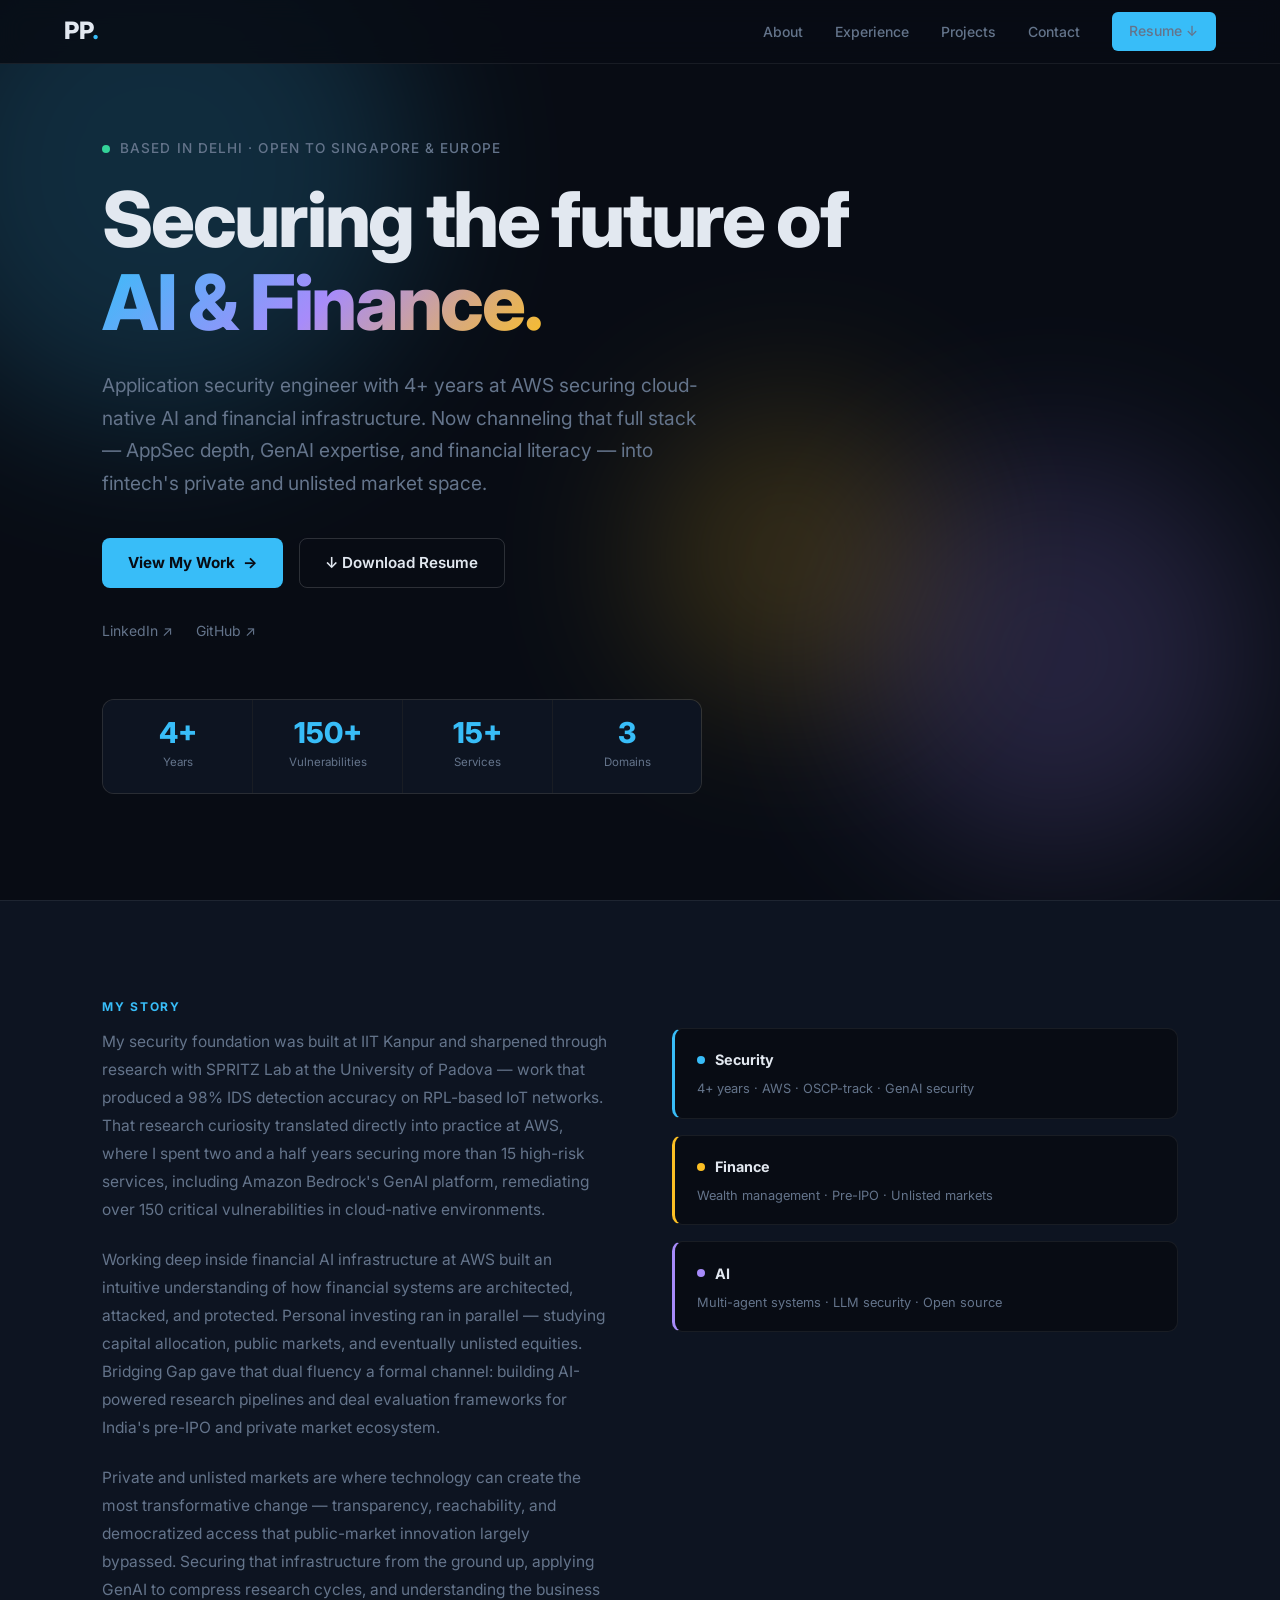
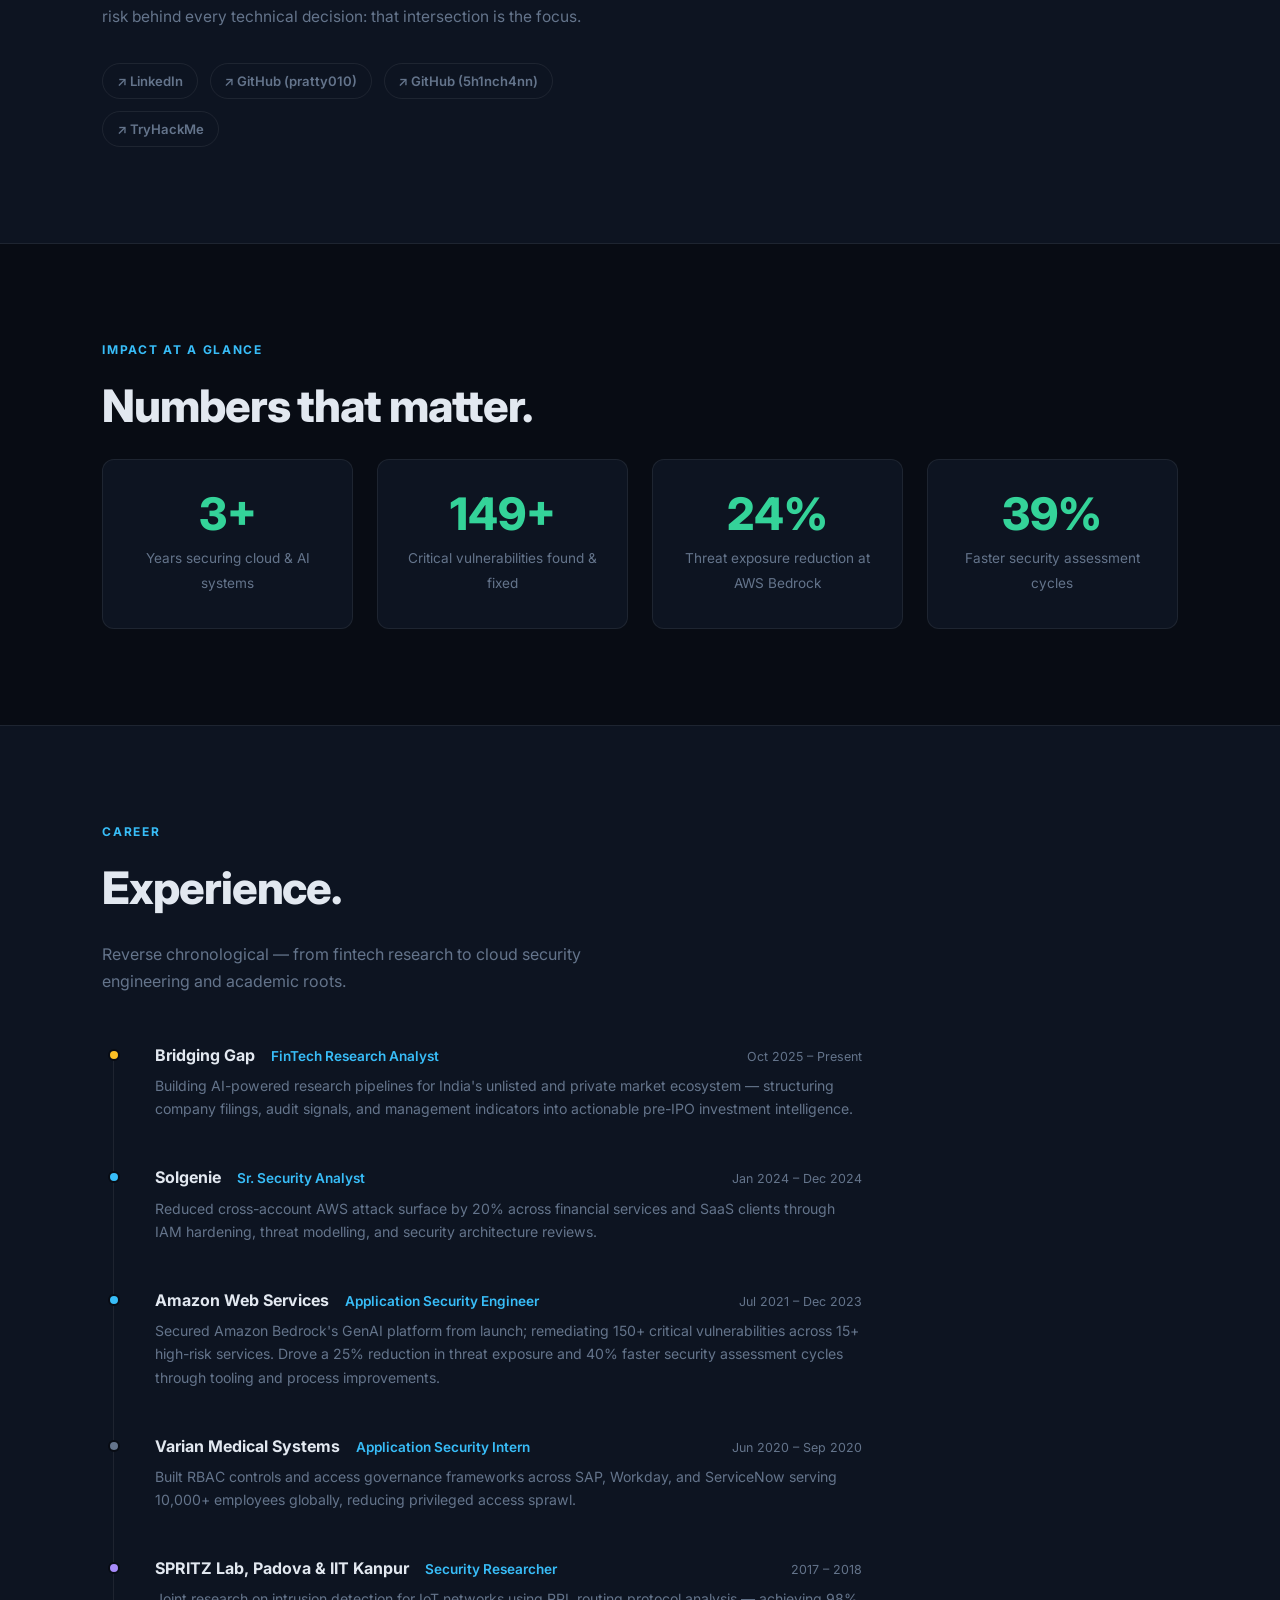
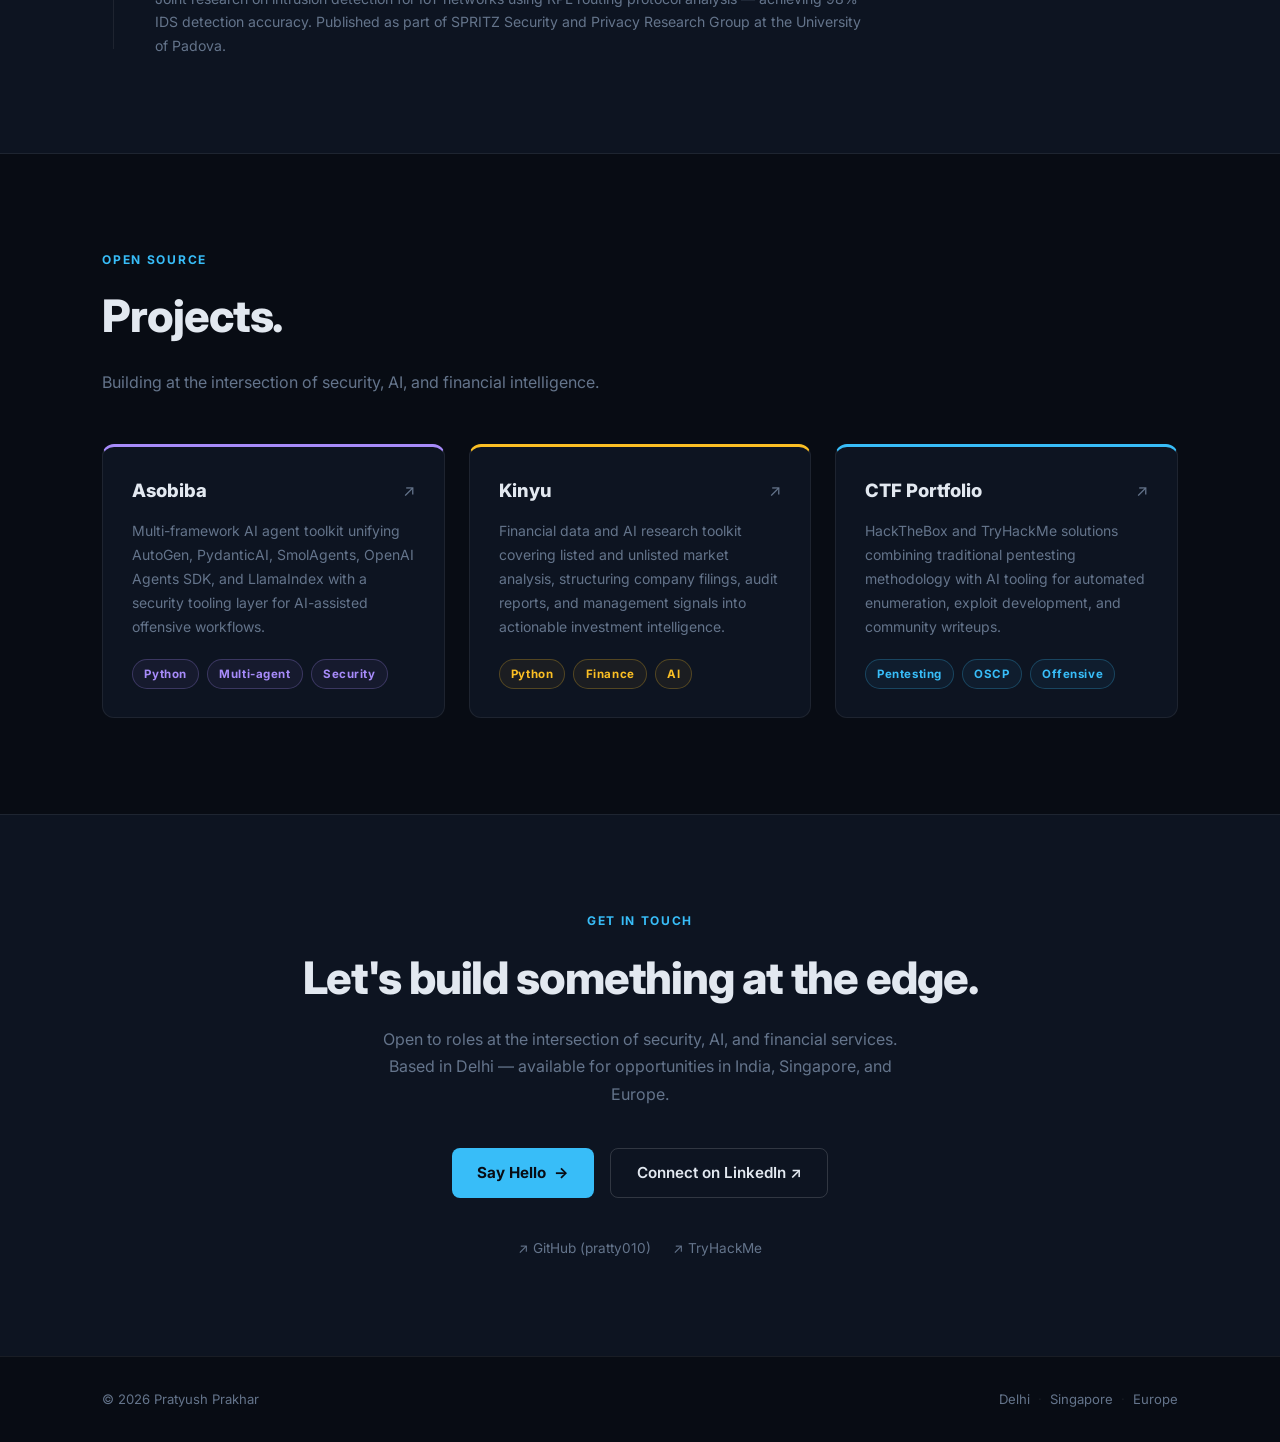
==== index.html @ d6dbeffd "Initial portfolio deploy" ====
<!DOCTYPE html>
<html lang="en">
<head>
  <meta charset="UTF-8" />
  <meta name="viewport" content="width=device-width, initial-scale=1.0" />
  <meta name="description" content="Pratyush Prakhar — Application security engineer with 4+ years at AWS securing cloud-native AI and financial infrastructure. Now channeling AppSec depth, GenAI expertise, and financial literacy into fintech." />
  <meta name="keywords" content="application security, AppSec, fintech security, AI security, AWS, GenAI, financial services, BFSI, India, Singapore" />
  <meta property="og:title" content="Pratyush Prakhar — Security × AI × Finance" />
  <meta property="og:description" content="I build and secure AI systems for financial services — and I understand the business of money from the inside." />
  <meta property="og:type" content="website" />
  <meta property="og:url" content="https://pratty010.github.io/" />
  <meta property="og:image" content="https://pratty010.github.io/assets/og-image.png" />
  <meta property="og:image:width" content="1200" />
  <meta property="og:image:height" content="630" />
  <meta name="twitter:card" content="summary_large_image" />
  <title>Pratyush Prakhar — Security × AI × Finance</title>
  <link rel="preconnect" href="https://fonts.googleapis.com" />
  <link rel="preconnect" href="https://fonts.gstatic.com" crossorigin />
  <link href="https://fonts.googleapis.com/css2?family=Inter:wght@400;500;600;700;800&display=swap" rel="stylesheet" />

  <style>
    /* ─── Reset & Base ─────────────────────────────────────────────── */
    *, *::before, *::after { box-sizing: border-box; margin: 0; padding: 0; }

    :root {
      --bg:        #080c14;
      --card:      #0d1421;
      --border:    rgba(255,255,255,0.07);
      --blue:      #38bdf8;
      --amber:     #fbbf24;
      --violet:    #a78bfa;
      --green:     #34d399;
      --text:      #e2e8f0;
      --muted:     #64748b;
      --nav-h:     64px;
    }

    html { scroll-behavior: smooth; }

    body {
      background: var(--bg);
      color: var(--text);
      font-family: 'Inter', system-ui, -apple-system, sans-serif;
      line-height: 1.6;
      overflow-x: hidden;
    }

    a { color: inherit; text-decoration: none; }

    img { max-width: 100%; }

    /* ─── Scroll Progress Bar ─────────────────────────────────────── */
    #scroll-bar {
      position: fixed;
      top: 0; left: 0;
      height: 3px;
      width: 0%;
      background: linear-gradient(90deg, var(--blue), var(--violet), var(--amber));
      z-index: 9999;
      transition: width 0.1s linear;
    }

    /* ─── Navigation ──────────────────────────────────────────────── */
    nav {
      position: fixed;
      top: 0; left: 0; right: 0;
      height: var(--nav-h);
      display: flex;
      align-items: center;
      justify-content: space-between;
      padding: 0 clamp(1rem, 5vw, 4rem);
      background: rgba(8, 12, 20, 0.85);
      backdrop-filter: blur(12px);
      -webkit-backdrop-filter: blur(12px);
      border-bottom: 1px solid var(--border);
      z-index: 1000;
    }

    .nav-logo {
      font-size: 1.5rem;
      font-weight: 800;
      letter-spacing: -0.02em;
    }
    .nav-logo .dot { color: var(--blue); }

    .nav-links {
      display: flex;
      align-items: center;
      gap: 2rem;
      list-style: none;
    }

    .nav-links a {
      font-size: 0.875rem;
      font-weight: 500;
      color: var(--muted);
      transition: color 0.2s;
      position: relative;
    }
    .nav-links a::after {
      content: '';
      position: absolute;
      bottom: -4px; left: 0; right: 0;
      height: 2px;
      background: var(--blue);
      transform: scaleX(0);
      transition: transform 0.2s;
    }
    .nav-links a:hover,
    .nav-links a.active { color: var(--text); }
    .nav-links a.active::after { transform: scaleX(1); }

    .nav-cta {
      display: inline-flex;
      align-items: center;
      gap: 0.4rem;
      padding: 0.5rem 1.1rem;
      background: var(--blue);
      color: #080c14;
      border-radius: 6px;
      font-size: 0.875rem;
      font-weight: 700;
      transition: opacity 0.2s, transform 0.2s;
    }
    .nav-cta:hover { opacity: 0.88; transform: translateY(-1px); }

    /* Mobile hamburger */
    .nav-toggle {
      display: none;
      background: none;
      border: none;
      cursor: pointer;
      padding: 4px;
      color: var(--text);
    }
    .nav-toggle span {
      display: block;
      width: 22px;
      height: 2px;
      background: currentColor;
      margin: 5px 0;
      transition: transform 0.3s, opacity 0.3s;
    }

    /* ─── Hero ────────────────────────────────────────────────────── */
    #hero {
      position: relative;
      min-height: 100vh;
      display: flex;
      flex-direction: column;
      justify-content: center;
      padding: calc(var(--nav-h) + 4rem) clamp(1rem, 8vw, 8rem) 6rem;
      overflow: hidden;
    }

    /* Floating orbs */
    .orb {
      position: absolute;
      border-radius: 50%;
      filter: blur(80px);
      opacity: 0.18;
      pointer-events: none;
      animation: drift 18s ease-in-out infinite alternate;
    }
    .orb-1 {
      width: 520px; height: 520px;
      background: var(--blue);
      top: -10%; left: -8%;
      animation-duration: 20s;
    }
    .orb-2 {
      width: 400px; height: 400px;
      background: var(--violet);
      bottom: 5%; right: 2%;
      animation-duration: 25s;
      animation-delay: -8s;
    }
    .orb-3 {
      width: 300px; height: 300px;
      background: var(--amber);
      top: 45%; left: 50%;
      animation-duration: 22s;
      animation-delay: -14s;
    }

    @keyframes drift {
      0%   { transform: translate(0, 0) scale(1); }
      33%  { transform: translate(30px, -20px) scale(1.04); }
      66%  { transform: translate(-20px, 30px) scale(0.97); }
      100% { transform: translate(15px, 10px) scale(1.02); }
    }

    .hero-inner {
      position: relative;
      z-index: 1;
      max-width: 820px;
    }

    .hero-eyebrow {
      font-size: 0.85rem;
      font-weight: 500;
      color: var(--muted);
      letter-spacing: 0.08em;
      text-transform: uppercase;
      margin-bottom: 1.2rem;
      display: flex;
      align-items: center;
      gap: 0.6rem;
    }
    .hero-eyebrow::before {
      content: '';
      display: inline-block;
      width: 8px; height: 8px;
      border-radius: 50%;
      background: var(--green);
      animation: pulse 2.4s ease-in-out infinite;
    }
    @keyframes pulse {
      0%, 100% { opacity: 1; transform: scale(1); }
      50%       { opacity: 0.5; transform: scale(0.85); }
    }

    .hero-headline {
      font-size: clamp(2.5rem, 6vw, 5rem);
      font-weight: 800;
      line-height: 1.08;
      letter-spacing: -0.03em;
      margin-bottom: 1.5rem;
    }

    .hero-headline .gradient-line {
      background: linear-gradient(135deg, var(--blue) 0%, var(--violet) 50%, var(--amber) 100%);
      -webkit-background-clip: text;
      background-clip: text;
      -webkit-text-fill-color: transparent;
    }

    .hero-sub {
      font-size: clamp(1rem, 1.6vw, 1.2rem);
      color: var(--muted);
      max-width: 600px;
      margin-bottom: 2.4rem;
      line-height: 1.7;
    }

    .hero-ctas {
      display: flex;
      gap: 1rem;
      flex-wrap: wrap;
      margin-bottom: 2rem;
    }

    .btn-primary {
      display: inline-flex;
      align-items: center;
      gap: 0.5rem;
      padding: 0.75rem 1.6rem;
      background: var(--blue);
      color: #080c14;
      border-radius: 8px;
      font-weight: 700;
      font-size: 0.95rem;
      transition: opacity 0.2s, transform 0.2s;
    }
    .btn-primary:hover { opacity: 0.88; transform: translateY(-2px); }

    .btn-outline {
      display: inline-flex;
      align-items: center;
      gap: 0.5rem;
      padding: 0.75rem 1.6rem;
      border: 1px solid var(--border);
      border-color: rgba(255,255,255,0.15);
      color: var(--text);
      border-radius: 8px;
      font-weight: 600;
      font-size: 0.95rem;
      transition: border-color 0.2s, background 0.2s, transform 0.2s;
    }
    .btn-outline:hover {
      border-color: var(--blue);
      background: rgba(56,189,248,0.06);
      transform: translateY(-2px);
    }

    .hero-socials {
      display: flex;
      gap: 1.4rem;
      align-items: center;
      margin-bottom: 3.5rem;
    }
    .hero-socials a {
      font-size: 0.875rem;
      color: var(--muted);
      display: flex;
      align-items: center;
      gap: 0.35rem;
      transition: color 0.2s;
    }
    .hero-socials a:hover { color: var(--blue); }

    .hero-stats {
      display: grid;
      grid-template-columns: repeat(4, 1fr);
      gap: 1px;
      background: var(--border);
      border: 1px solid var(--border);
      border-radius: 12px;
      overflow: hidden;
      max-width: 600px;
    }
    .hero-stat {
      background: var(--card);
      padding: 1.2rem 1.5rem;
      text-align: center;
    }
    .hero-stat .count {
      font-size: 1.8rem;
      font-weight: 800;
      color: var(--blue);
      display: block;
      line-height: 1;
    }
    .hero-stat .label {
      font-size: 0.72rem;
      color: var(--muted);
      margin-top: 0.3rem;
      line-height: 1.3;
    }

    /* ─── Section Base ────────────────────────────────────────────── */
    section {
      padding: 6rem clamp(1rem, 8vw, 8rem);
    }

    .section-label {
      font-size: 0.75rem;
      font-weight: 700;
      letter-spacing: 0.14em;
      text-transform: uppercase;
      color: var(--blue);
      margin-bottom: 0.75rem;
    }

    .section-title {
      font-size: clamp(1.8rem, 3.5vw, 2.8rem);
      font-weight: 800;
      letter-spacing: -0.025em;
      margin-bottom: 1rem;
    }

    .section-sub {
      font-size: 1rem;
      color: var(--muted);
      max-width: 520px;
      line-height: 1.7;
      margin-bottom: 3rem;
    }

    /* Scroll-reveal */
    .reveal {
      opacity: 0;
      transform: translateY(28px);
      transition: opacity 0.6s ease, transform 0.6s ease;
    }
    .reveal.visible {
      opacity: 1;
      transform: translateY(0);
    }

    /* ─── About ───────────────────────────────────────────────────── */
    #about {
      background: var(--card);
      border-top: 1px solid var(--border);
      border-bottom: 1px solid var(--border);
    }

    .about-grid {
      display: grid;
      grid-template-columns: 1fr 1fr;
      gap: 4rem;
      align-items: start;
    }

    .about-text p {
      color: var(--muted);
      line-height: 1.8;
      margin-bottom: 1.4rem;
      font-size: 0.97rem;
    }
    .about-text p:last-child { margin-bottom: 0; }

    .about-socials {
      display: flex;
      flex-wrap: wrap;
      gap: 0.75rem;
      margin-top: 2rem;
    }
    .about-socials a {
      display: inline-flex;
      align-items: center;
      gap: 0.4rem;
      font-size: 0.82rem;
      font-weight: 600;
      color: var(--muted);
      padding: 0.4rem 0.85rem;
      border: 1px solid var(--border);
      border-radius: 20px;
      transition: color 0.2s, border-color 0.2s;
    }
    .about-socials a:hover { color: var(--blue); border-color: var(--blue); }

    .domain-cards {
      display: flex;
      flex-direction: column;
      gap: 1rem;
    }

    .domain-card {
      background: var(--bg);
      border: 1px solid var(--border);
      border-left-width: 3px;
      border-radius: 10px;
      padding: 1.2rem 1.4rem;
      transition: transform 0.2s;
    }
    .domain-card:hover { transform: translateX(4px); }
    .domain-card.blue  { border-left-color: var(--blue); }
    .domain-card.amber { border-left-color: var(--amber); }
    .domain-card.violet{ border-left-color: var(--violet); }

    .domain-card-header {
      display: flex;
      align-items: center;
      gap: 0.6rem;
      margin-bottom: 0.5rem;
    }
    .domain-dot {
      width: 8px; height: 8px;
      border-radius: 50%;
      flex-shrink: 0;
    }
    .domain-dot.blue   { background: var(--blue); }
    .domain-dot.amber  { background: var(--amber); }
    .domain-dot.violet { background: var(--violet); }

    .domain-card-title {
      font-weight: 700;
      font-size: 0.9rem;
    }
    .domain-card-meta {
      font-size: 0.8rem;
      color: var(--muted);
      line-height: 1.5;
    }

    /* ─── Metrics ─────────────────────────────────────────────────── */
    #metrics {
      background: var(--bg);
    }

    .metrics-grid {
      display: grid;
      grid-template-columns: repeat(4, 1fr);
      gap: 1.5rem;
    }

    .metric-card {
      background: var(--card);
      border: 1px solid var(--border);
      border-radius: 12px;
      padding: 2rem 1.5rem;
      text-align: center;
      transition: border-color 0.2s, transform 0.2s;
    }
    .metric-card:hover {
      border-color: rgba(56,189,248,0.3);
      transform: translateY(-4px);
    }

    .metric-number {
      font-size: 2.8rem;
      font-weight: 800;
      color: var(--green);
      line-height: 1;
      margin-bottom: 0.5rem;
      display: block;
    }
    .metric-label {
      font-size: 0.85rem;
      color: var(--muted);
      line-height: 1.5;
    }

    /* ─── Experience ──────────────────────────────────────────────── */
    #experience {
      background: var(--card);
      border-top: 1px solid var(--border);
      border-bottom: 1px solid var(--border);
    }

    .timeline {
      position: relative;
      max-width: 760px;
    }
    .timeline::before {
      content: '';
      position: absolute;
      left: 11px; top: 8px; bottom: 8px;
      width: 1px;
      background: var(--border);
    }

    .timeline-item {
      display: flex;
      gap: 1.8rem;
      margin-bottom: 2.8rem;
      position: relative;
    }
    .timeline-item:last-child { margin-bottom: 0; }

    .timeline-dot-wrap {
      flex-shrink: 0;
      width: 24px;
      display: flex;
      flex-direction: column;
      align-items: center;
      padding-top: 6px;
    }
    .timeline-dot {
      width: 12px; height: 12px;
      border-radius: 50%;
      border: 2px solid var(--bg);
      flex-shrink: 0;
    }
    .timeline-dot.blue   { background: var(--blue); }
    .timeline-dot.amber  { background: var(--amber); }
    .timeline-dot.violet { background: var(--violet); }
    .timeline-dot.gray   { background: var(--muted); }

    .timeline-body {}

    .timeline-header {
      display: flex;
      align-items: baseline;
      flex-wrap: wrap;
      gap: 0.5rem 1rem;
      margin-bottom: 0.35rem;
    }
    .timeline-company {
      font-weight: 700;
      font-size: 1rem;
    }
    .timeline-role {
      font-size: 0.85rem;
      color: var(--blue);
      font-weight: 600;
    }
    .timeline-period {
      font-size: 0.78rem;
      color: var(--muted);
      margin-left: auto;
    }
    .timeline-desc {
      font-size: 0.88rem;
      color: var(--muted);
      line-height: 1.65;
    }

    /* ─── Projects ────────────────────────────────────────────────── */
    #projects {
      background: var(--bg);
    }

    .projects-grid {
      display: grid;
      grid-template-columns: repeat(3, 1fr);
      gap: 1.5rem;
    }

    .project-card {
      background: var(--card);
      border: 1px solid var(--border);
      border-top-width: 3px;
      border-radius: 12px;
      padding: 1.8rem;
      display: flex;
      flex-direction: column;
      transition: transform 0.25s, box-shadow 0.25s;
    }
    .project-card:hover {
      transform: translateY(-6px);
      box-shadow: 0 20px 40px rgba(0,0,0,0.4);
    }
    .project-card.violet { border-top-color: var(--violet); }
    .project-card.amber  { border-top-color: var(--amber); }
    .project-card.blue   { border-top-color: var(--blue); }

    .project-header {
      display: flex;
      align-items: center;
      justify-content: space-between;
      margin-bottom: 0.9rem;
    }
    .project-name {
      font-size: 1.15rem;
      font-weight: 800;
    }
    .project-link-icon {
      font-size: 1rem;
      color: var(--muted);
      transition: color 0.2s, transform 0.2s;
    }
    .project-card:hover .project-link-icon {
      color: var(--blue);
      transform: translate(2px, -2px);
    }

    .project-desc {
      font-size: 0.875rem;
      color: var(--muted);
      line-height: 1.7;
      flex: 1;
      margin-bottom: 1.3rem;
    }

    .project-tags {
      display: flex;
      flex-wrap: wrap;
      gap: 0.5rem;
    }
    .tag {
      font-size: 0.72rem;
      font-weight: 700;
      letter-spacing: 0.05em;
      padding: 0.28rem 0.7rem;
      border-radius: 20px;
      background: rgba(255,255,255,0.05);
      color: var(--muted);
      border: 1px solid var(--border);
    }
    .project-card.violet .tag { color: var(--violet); border-color: rgba(167,139,250,0.25); background: rgba(167,139,250,0.06); }
    .project-card.amber  .tag { color: var(--amber);  border-color: rgba(251,191,36,0.25);  background: rgba(251,191,36,0.06); }
    .project-card.blue   .tag { color: var(--blue);   border-color: rgba(56,189,248,0.25);  background: rgba(56,189,248,0.06); }

    /* ─── Contact ─────────────────────────────────────────────────── */
    #contact {
      background: var(--card);
      border-top: 1px solid var(--border);
      text-align: center;
    }

    #contact .section-title { margin-bottom: 0.75rem; }
    #contact .section-sub {
      margin: 0 auto 2.5rem;
    }

    .contact-ctas {
      display: flex;
      gap: 1rem;
      justify-content: center;
      flex-wrap: wrap;
      margin-bottom: 2.5rem;
    }

    .contact-links {
      display: flex;
      gap: 1.4rem;
      justify-content: center;
      flex-wrap: wrap;
    }
    .contact-links a {
      font-size: 0.85rem;
      color: var(--muted);
      display: flex;
      align-items: center;
      gap: 0.35rem;
      transition: color 0.2s;
    }
    .contact-links a:hover { color: var(--blue); }

    /* ─── Footer ──────────────────────────────────────────────────── */
    footer {
      background: var(--bg);
      border-top: 1px solid var(--border);
      padding: 2rem clamp(1rem, 8vw, 8rem);
      display: flex;
      align-items: center;
      justify-content: space-between;
      flex-wrap: wrap;
      gap: 1rem;
    }

    .footer-copy {
      font-size: 0.82rem;
      color: var(--muted);
    }
    .footer-locations {
      font-size: 0.82rem;
      color: var(--muted);
      display: flex;
      align-items: center;
      gap: 0.5rem;
    }
    .footer-locations span { color: var(--border); }

    /* ─── Responsive ──────────────────────────────────────────────── */
    @media (max-width: 900px) {
      .about-grid { grid-template-columns: 1fr; gap: 2.5rem; }
      .metrics-grid { grid-template-columns: repeat(2, 1fr); }
      .projects-grid { grid-template-columns: 1fr; }
      .hero-stats { grid-template-columns: repeat(2, 1fr); }
    }

    @media (max-width: 640px) {
      section { padding: 4rem 1.25rem; }
      #hero { padding: calc(var(--nav-h) + 2.5rem) 1.25rem 4rem; }

      .nav-links { display: none; flex-direction: column; gap: 1.5rem; }
      .nav-links.open {
        display: flex;
        position: fixed;
        top: var(--nav-h);
        left: 0; right: 0; bottom: 0;
        background: var(--bg);
        padding: 2.5rem 1.5rem;
        align-items: flex-start;
        border-top: 1px solid var(--border);
        z-index: 999;
      }
      .nav-links.open a { font-size: 1.2rem; }
      .nav-toggle { display: block; }
      .nav-cta { display: none; }

      .metrics-grid { grid-template-columns: repeat(2, 1fr); }
      .hero-stats { max-width: 100%; }

      .timeline-period { margin-left: 0; flex-basis: 100%; }
    }

    @media (max-width: 380px) {
      .metrics-grid { grid-template-columns: 1fr; }
      .hero-stats { grid-template-columns: repeat(2, 1fr); }
    }

    /* ─── Utilities ───────────────────────────────────────────────── */
    .divider {
      height: 1px;
      background: var(--border);
      margin: 0;
    }

    .icon-arrow { display: inline-block; }
  </style>
</head>
<body>

<!-- Scroll progress bar -->
<div id="scroll-bar"></div>

<!-- ═══════════════════════════════════════════════════════════
     NAVIGATION
════════════════════════════════════════════════════════════ -->
<nav id="navbar">
  <a href="#hero" class="nav-logo">PP<span class="dot">.</span></a>

  <button class="nav-toggle" aria-label="Toggle menu" id="nav-toggle">
    <span></span><span></span><span></span>
  </button>

  <ul class="nav-links" id="nav-links">
    <li><a href="#about"      data-section="about">About</a></li>
    <li><a href="#experience" data-section="experience">Experience</a></li>
    <li><a href="#projects"   data-section="projects">Projects</a></li>
    <li><a href="#contact"    data-section="contact">Contact</a></li>
    <li>
      <a href="/assets/PratyushPrakhar_AppSec_Resume_2026.pdf"
         class="nav-cta"
         download>
        Resume ↓
      </a>
    </li>
  </ul>
</nav>

<!-- ═══════════════════════════════════════════════════════════
     HERO
════════════════════════════════════════════════════════════ -->
<section id="hero">
  <!-- Floating orbs -->
  <div class="orb orb-1" aria-hidden="true"></div>
  <div class="orb orb-2" aria-hidden="true"></div>
  <div class="orb orb-3" aria-hidden="true"></div>

  <div class="hero-inner">
    <p class="hero-eyebrow reveal">Based in Delhi · Open to Singapore &amp; Europe</p>

    <h1 class="hero-headline reveal">
      Securing the future of<br>
      <span class="gradient-line">AI &amp; Finance.</span>
    </h1>

    <p class="hero-sub reveal">
      Application security engineer with 4+ years at AWS securing cloud-native AI and financial infrastructure.
      Now channeling that full stack — AppSec depth, GenAI expertise, and financial literacy — into fintech's
      private and unlisted market space.
    </p>

    <div class="hero-ctas reveal">
      <a href="#projects" class="btn-primary">View My Work <span class="icon-arrow">→</span></a>
      <a href="/assets/PratyushPrakhar_AppSec_Resume_2026.pdf" class="btn-outline" download>
        ↓ Download Resume
      </a>
    </div>

    <div class="hero-socials reveal">
      <a href="https://www.linkedin.com/in/pratyush-prakhar/" target="_blank" rel="noopener noreferrer">
        LinkedIn ↗
      </a>
      <a href="https://github.com/pratty010" target="_blank" rel="noopener noreferrer">
        GitHub ↗
      </a>
    </div>

    <div class="hero-stats reveal" id="hero-stats">
      <div class="hero-stat">
        <span class="count" data-target="4" data-suffix="+">0</span>
        <span class="label">Years</span>
      </div>
      <div class="hero-stat">
        <span class="count" data-target="150" data-suffix="+">0</span>
        <span class="label">Vulnerabilities</span>
      </div>
      <div class="hero-stat">
        <span class="count" data-target="15" data-suffix="+">0</span>
        <span class="label">Services</span>
      </div>
      <div class="hero-stat">
        <span class="count" data-target="3" data-suffix="">0</span>
        <span class="label">Domains</span>
      </div>
    </div>
  </div>
</section>

<!-- ═══════════════════════════════════════════════════════════
     ABOUT / MY STORY
════════════════════════════════════════════════════════════ -->
<section id="about">
  <p class="section-label reveal">My Story</p>
  <div class="about-grid">

    <div class="about-text reveal">
      <p>
        My security foundation was built at IIT Kanpur and sharpened through research with SPRITZ Lab at the
        University of Padova — work that produced a 98% IDS detection accuracy on RPL-based IoT networks.
        That research curiosity translated directly into practice at AWS, where I spent two and a half years
        securing more than 15 high-risk services, including Amazon Bedrock's GenAI platform, remediating
        over 150 critical vulnerabilities in cloud-native environments.
      </p>
      <p>
        Working deep inside financial AI infrastructure at AWS built an intuitive understanding of how
        financial systems are architected, attacked, and protected. Personal investing ran in parallel —
        studying capital allocation, public markets, and eventually unlisted equities. Bridging Gap gave
        that dual fluency a formal channel: building AI-powered research pipelines and deal evaluation
        frameworks for India's pre-IPO and private market ecosystem.
      </p>
      <p>
        Private and unlisted markets are where technology can create the most transformative change —
        transparency, reachability, and democratized access that public-market innovation largely bypassed.
        Securing that infrastructure from the ground up, applying GenAI to compress research cycles, and
        understanding the business risk behind every technical decision: that intersection is the focus.
      </p>

      <div class="about-socials">
        <a href="https://www.linkedin.com/in/pratyush-prakhar/" target="_blank" rel="noopener noreferrer">
          ↗ LinkedIn
        </a>
        <a href="https://github.com/pratty010" target="_blank" rel="noopener noreferrer">
          ↗ GitHub (pratty010)
        </a>
        <a href="https://github.com/5h1nch4nn" target="_blank" rel="noopener noreferrer">
          ↗ GitHub (5h1nch4nn)
        </a>
        <a href="https://tryhackme.com/p/5h1nch4n" target="_blank" rel="noopener noreferrer">
          ↗ TryHackMe
        </a>
      </div>
    </div>

    <div class="domain-cards reveal">
      <div class="domain-card blue">
        <div class="domain-card-header">
          <span class="domain-dot blue"></span>
          <span class="domain-card-title">Security</span>
        </div>
        <p class="domain-card-meta">4+ years · AWS · OSCP-track · GenAI security</p>
      </div>

      <div class="domain-card amber">
        <div class="domain-card-header">
          <span class="domain-dot amber"></span>
          <span class="domain-card-title">Finance</span>
        </div>
        <p class="domain-card-meta">Wealth management · Pre-IPO · Unlisted markets</p>
      </div>

      <div class="domain-card violet">
        <div class="domain-card-header">
          <span class="domain-dot violet"></span>
          <span class="domain-card-title">AI</span>
        </div>
        <p class="domain-card-meta">Multi-agent systems · LLM security · Open source</p>
      </div>
    </div>

  </div>
</section>

<!-- ═══════════════════════════════════════════════════════════
     KEY METRICS
════════════════════════════════════════════════════════════ -->
<section id="metrics">
  <p class="section-label reveal">Impact at a Glance</p>
  <h2 class="section-title reveal">Numbers that matter.</h2>

  <div class="metrics-grid" id="metrics-grid">
    <div class="metric-card reveal">
      <span class="metric-number" data-target="4" data-suffix="+">0</span>
      <span class="metric-label">Years securing cloud &amp; AI systems</span>
    </div>
    <div class="metric-card reveal">
      <span class="metric-number" data-target="150" data-suffix="+">0</span>
      <span class="metric-label">Critical vulnerabilities found &amp; fixed</span>
    </div>
    <div class="metric-card reveal">
      <span class="metric-number" data-target="25" data-suffix="%">0</span>
      <span class="metric-label">Threat exposure reduction at AWS Bedrock</span>
    </div>
    <div class="metric-card reveal">
      <span class="metric-number" data-target="40" data-suffix="%">0</span>
      <span class="metric-label">Faster security assessment cycles</span>
    </div>
  </div>
</section>

<!-- ═══════════════════════════════════════════════════════════
     EXPERIENCE
════════════════════════════════════════════════════════════ -->
<section id="experience">
  <p class="section-label reveal">Career</p>
  <h2 class="section-title reveal">Experience.</h2>
  <p class="section-sub reveal">Reverse chronological — from fintech research to cloud security engineering and academic roots.</p>

  <div class="timeline">

    <div class="timeline-item reveal">
      <div class="timeline-dot-wrap">
        <div class="timeline-dot amber"></div>
      </div>
      <div class="timeline-body">
        <div class="timeline-header">
          <span class="timeline-company">Bridging Gap</span>
          <span class="timeline-role">FinTech Research Analyst</span>
          <span class="timeline-period">Oct 2025 – Present</span>
        </div>
        <p class="timeline-desc">
          Building AI-powered research pipelines for India's unlisted and private market ecosystem —
          structuring company filings, audit signals, and management indicators into actionable
          pre-IPO investment intelligence.
        </p>
      </div>
    </div>

    <div class="timeline-item reveal">
      <div class="timeline-dot-wrap">
        <div class="timeline-dot blue"></div>
      </div>
      <div class="timeline-body">
        <div class="timeline-header">
          <span class="timeline-company">Solgenie</span>
          <span class="timeline-role">Sr. Security Analyst</span>
          <span class="timeline-period">Jan 2024 – Dec 2024</span>
        </div>
        <p class="timeline-desc">
          Reduced cross-account AWS attack surface by 20% across financial services and SaaS clients
          through IAM hardening, threat modelling, and security architecture reviews.
        </p>
      </div>
    </div>

    <div class="timeline-item reveal">
      <div class="timeline-dot-wrap">
        <div class="timeline-dot blue"></div>
      </div>
      <div class="timeline-body">
        <div class="timeline-header">
          <span class="timeline-company">Amazon Web Services</span>
          <span class="timeline-role">Application Security Engineer</span>
          <span class="timeline-period">Jul 2021 – Dec 2023</span>
        </div>
        <p class="timeline-desc">
          Secured Amazon Bedrock's GenAI platform from launch; remediating 150+ critical vulnerabilities
          across 15+ high-risk services. Drove a 25% reduction in threat exposure and 40% faster security
          assessment cycles through tooling and process improvements.
        </p>
      </div>
    </div>

    <div class="timeline-item reveal">
      <div class="timeline-dot-wrap">
        <div class="timeline-dot gray"></div>
      </div>
      <div class="timeline-body">
        <div class="timeline-header">
          <span class="timeline-company">Varian Medical Systems</span>
          <span class="timeline-role">Application Security Intern</span>
          <span class="timeline-period">Jun 2020 – Sep 2020</span>
        </div>
        <p class="timeline-desc">
          Built RBAC controls and access governance frameworks across SAP, Workday, and ServiceNow
          serving 10,000+ employees globally, reducing privileged access sprawl.
        </p>
      </div>
    </div>

    <div class="timeline-item reveal">
      <div class="timeline-dot-wrap">
        <div class="timeline-dot violet"></div>
      </div>
      <div class="timeline-body">
        <div class="timeline-header">
          <span class="timeline-company">SPRITZ Lab, Padova &amp; IIT Kanpur</span>
          <span class="timeline-role">Security Researcher</span>
          <span class="timeline-period">2017 – 2018</span>
        </div>
        <p class="timeline-desc">
          Joint research on intrusion detection for IoT networks using RPL routing protocol analysis —
          achieving 98% IDS detection accuracy. Published as part of SPRITZ Security and Privacy
          Research Group at the University of Padova.
        </p>
      </div>
    </div>

  </div>
</section>

<!-- ═══════════════════════════════════════════════════════════
     PROJECTS
════════════════════════════════════════════════════════════ -->
<section id="projects">
  <p class="section-label reveal">Open Source</p>
  <h2 class="section-title reveal">Projects.</h2>
  <p class="section-sub reveal">Building at the intersection of security, AI, and financial intelligence.</p>

  <div class="projects-grid">

    <a href="https://github.com/pratty010/Asobiba" target="_blank" rel="noopener noreferrer"
       class="project-card violet reveal">
      <div class="project-header">
        <span class="project-name">Asobiba</span>
        <span class="project-link-icon">↗</span>
      </div>
      <p class="project-desc">
        Multi-framework AI agent toolkit unifying AutoGen, PydanticAI, SmolAgents, OpenAI Agents SDK,
        and LlamaIndex with a security tooling layer for AI-assisted offensive workflows.
      </p>
      <div class="project-tags">
        <span class="tag">Python</span>
        <span class="tag">Multi-agent</span>
        <span class="tag">Security</span>
      </div>
    </a>

    <a href="https://github.com/pratty010/Kinyu" target="_blank" rel="noopener noreferrer"
       class="project-card amber reveal">
      <div class="project-header">
        <span class="project-name">Kinyu</span>
        <span class="project-link-icon">↗</span>
      </div>
      <p class="project-desc">
        Financial data and AI research toolkit covering listed and unlisted market analysis, structuring
        company filings, audit reports, and management signals into actionable investment intelligence.
      </p>
      <div class="project-tags">
        <span class="tag">Python</span>
        <span class="tag">Finance</span>
        <span class="tag">AI</span>
      </div>
    </a>

    <a href="https://github.com/pratty010/CTF" target="_blank" rel="noopener noreferrer"
       class="project-card blue reveal">
      <div class="project-header">
        <span class="project-name">CTF Portfolio</span>
        <span class="project-link-icon">↗</span>
      </div>
      <p class="project-desc">
        HackTheBox and TryHackMe solutions combining traditional pentesting methodology with AI tooling
        for automated enumeration, exploit development, and community writeups.
      </p>
      <div class="project-tags">
        <span class="tag">Pentesting</span>
        <span class="tag">OSCP</span>
        <span class="tag">Offensive</span>
      </div>
    </a>

  </div>
</section>

<!-- ═══════════════════════════════════════════════════════════
     CONTACT
════════════════════════════════════════════════════════════ -->
<section id="contact">
  <p class="section-label reveal">Get in Touch</p>
  <h2 class="section-title reveal">Let's build something at the edge.</h2>
  <p class="section-sub reveal">
    Open to roles at the intersection of security, AI, and financial services.
    Based in Delhi — available for opportunities in India, Singapore, and Europe.
  </p>

  <div class="contact-ctas reveal">
    <a href="mailto:pratyushprakh@gmail.com" class="btn-primary">
      Say Hello <span class="icon-arrow">→</span>
    </a>
    <a href="https://www.linkedin.com/in/pratyush-prakhar/" target="_blank" rel="noopener noreferrer"
       class="btn-outline">
      Connect on LinkedIn ↗
    </a>
  </div>

  <div class="contact-links reveal">
    <a href="https://github.com/pratty010" target="_blank" rel="noopener noreferrer">↗ GitHub (pratty010)</a>
    <a href="https://tryhackme.com/p/5h1nch4n" target="_blank" rel="noopener noreferrer">↗ TryHackMe</a>
  </div>
</section>

<!-- ═══════════════════════════════════════════════════════════
     FOOTER
════════════════════════════════════════════════════════════ -->
<footer>
  <span class="footer-copy">© 2026 Pratyush Prakhar</span>
  <span class="footer-locations">
    Delhi <span>·</span> Singapore <span>·</span> Europe
  </span>
</footer>

<!-- ═══════════════════════════════════════════════════════════
     JAVASCRIPT
════════════════════════════════════════════════════════════ -->
<script>
  /* ── Scroll progress bar ──────────────────────────────── */
  const scrollBar = document.getElementById('scroll-bar');
  function updateScrollBar() {
    const scrollTop = window.scrollY || document.documentElement.scrollTop;
    const docHeight = document.documentElement.scrollHeight - window.innerHeight;
    const pct = docHeight > 0 ? (scrollTop / docHeight) * 100 : 0;
    scrollBar.style.width = pct + '%';
  }
  window.addEventListener('scroll', updateScrollBar, { passive: true });

  /* ── Mobile nav toggle ────────────────────────────────── */
  const navToggle = document.getElementById('nav-toggle');
  const navLinks  = document.getElementById('nav-links');
  navToggle.addEventListener('click', () => {
    navLinks.classList.toggle('open');
    const bars = navToggle.querySelectorAll('span');
    if (navLinks.classList.contains('open')) {
      bars[0].style.transform = 'translateY(7px) rotate(45deg)';
      bars[1].style.opacity   = '0';
      bars[2].style.transform = 'translateY(-7px) rotate(-45deg)';
    } else {
      bars[0].style.transform = '';
      bars[1].style.opacity   = '';
      bars[2].style.transform = '';
    }
  });
  // Close menu on link click
  navLinks.querySelectorAll('a').forEach(a => {
    a.addEventListener('click', () => {
      navLinks.classList.remove('open');
      const bars = navToggle.querySelectorAll('span');
      bars[0].style.transform = '';
      bars[1].style.opacity   = '';
      bars[2].style.transform = '';
    });
  });

  /* ── Scroll-reveal (IntersectionObserver) ─────────────── */
  const revealEls = document.querySelectorAll('.reveal');
  const revealObserver = new IntersectionObserver((entries) => {
    entries.forEach((entry, i) => {
      if (entry.isIntersecting) {
        // Stagger siblings slightly
        const siblings = Array.from(entry.target.parentElement.querySelectorAll('.reveal'));
        const idx = siblings.indexOf(entry.target);
        setTimeout(() => {
          entry.target.classList.add('visible');
        }, idx * 80);
        revealObserver.unobserve(entry.target);
      }
    });
  }, { threshold: 0.12, rootMargin: '0px 0px -40px 0px' });

  revealEls.forEach(el => revealObserver.observe(el));

  /* ── Counter animation ────────────────────────────────── */
  function animateCounter(el) {
    const target = parseInt(el.dataset.target, 10);
    const suffix = el.dataset.suffix || '';
    const duration = 1400; // ms
    const startTime = performance.now();

    function easeOutExpo(t) {
      return t === 1 ? 1 : 1 - Math.pow(2, -10 * t);
    }

    function tick(now) {
      const elapsed = now - startTime;
      const progress = Math.min(elapsed / duration, 1);
      const eased = easeOutExpo(progress);
      const current = Math.floor(eased * target);
      el.textContent = current + suffix;
      if (progress < 1) {
        requestAnimationFrame(tick);
      } else {
        el.textContent = target + suffix;
      }
    }

    requestAnimationFrame(tick);
  }

  // Observe counter containers
  const counterTargets = document.querySelectorAll('[data-target]');
  const counterObserver = new IntersectionObserver((entries) => {
    entries.forEach(entry => {
      if (entry.isIntersecting) {
        animateCounter(entry.target);
        counterObserver.unobserve(entry.target);
      }
    });
  }, { threshold: 0.5 });

  counterTargets.forEach(el => counterObserver.observe(el));

  /* ── Active nav link on scroll ────────────────────────── */
  const sections = document.querySelectorAll('section[id]');
  const navAnchors = document.querySelectorAll('.nav-links a[data-section]');

  function updateActiveNav() {
    const scrollY = window.scrollY + 100;
    let active = '';
    sections.forEach(sec => {
      if (sec.offsetTop <= scrollY) {
        active = sec.id;
      }
    });
    navAnchors.forEach(a => {
      a.classList.toggle('active', a.dataset.section === active);
    });
  }

  window.addEventListener('scroll', updateActiveNav, { passive: true });
  updateActiveNav();
</script>

</body>
</html>
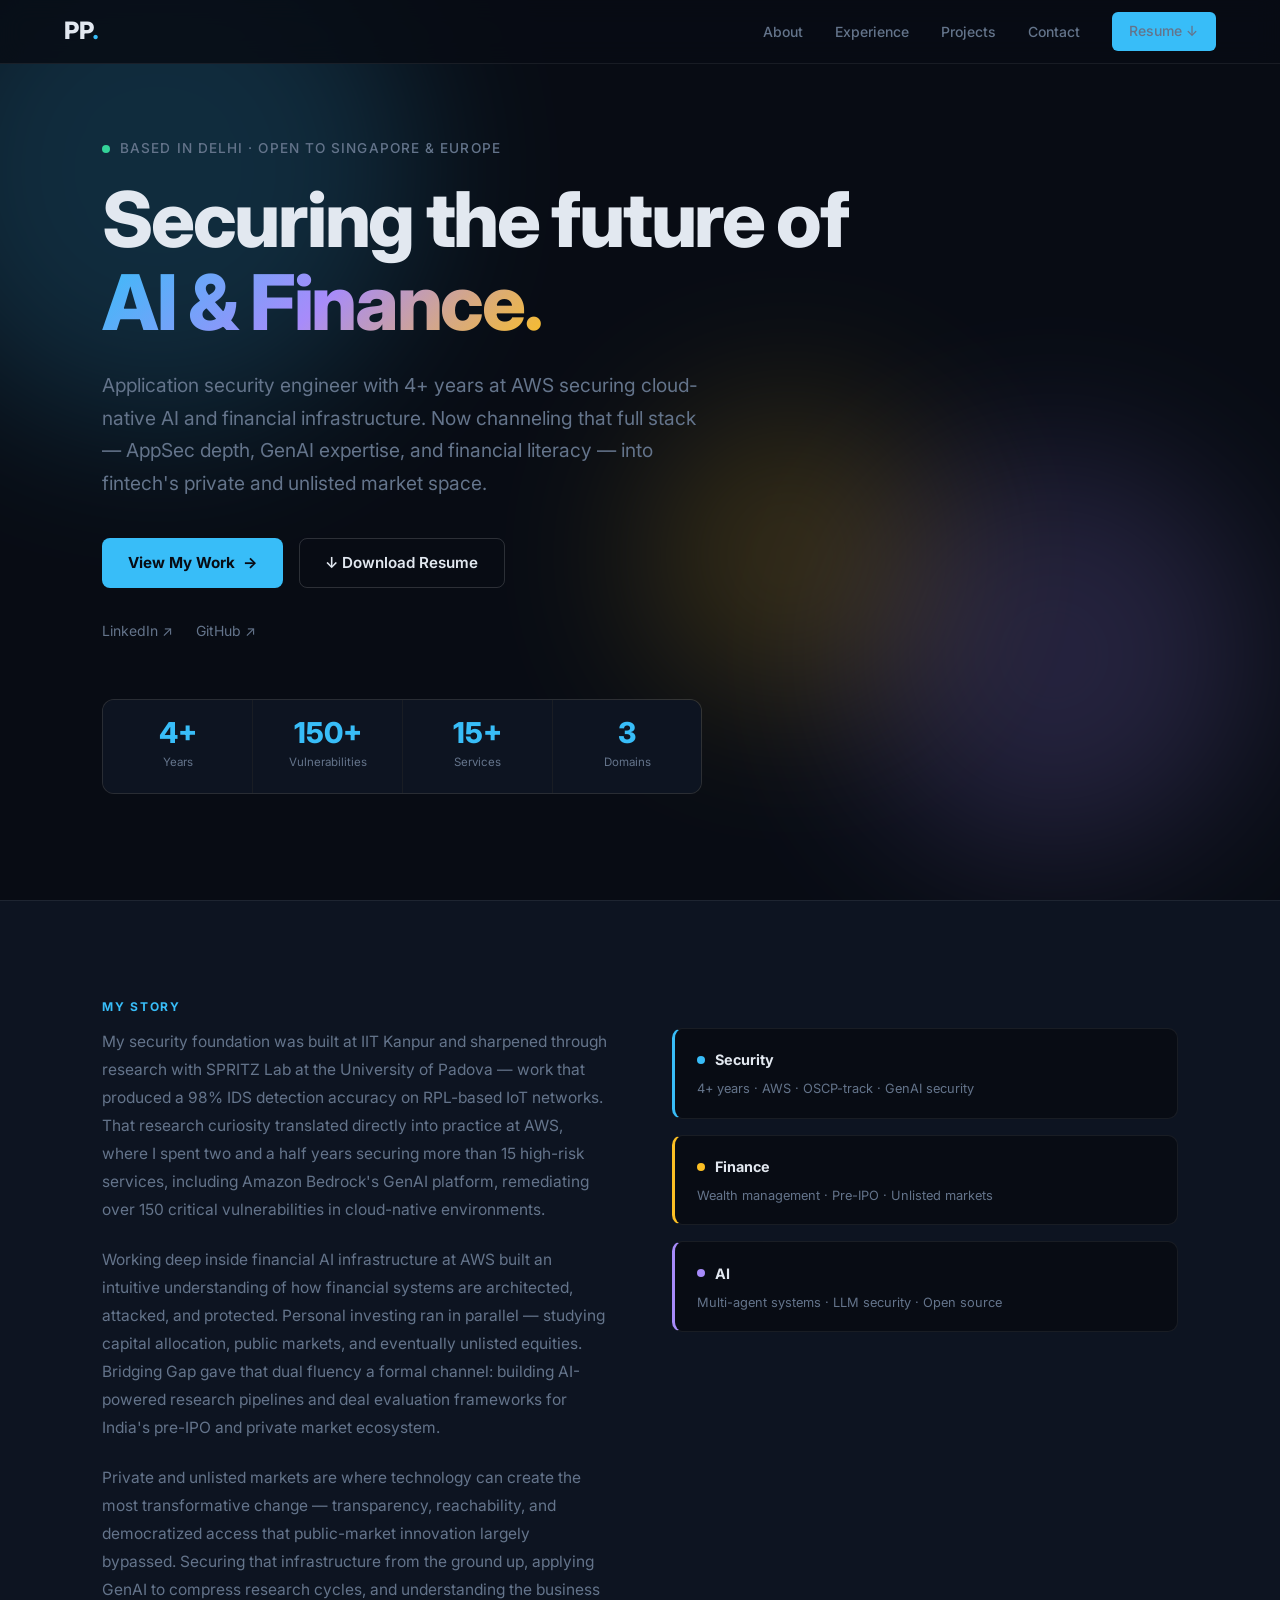
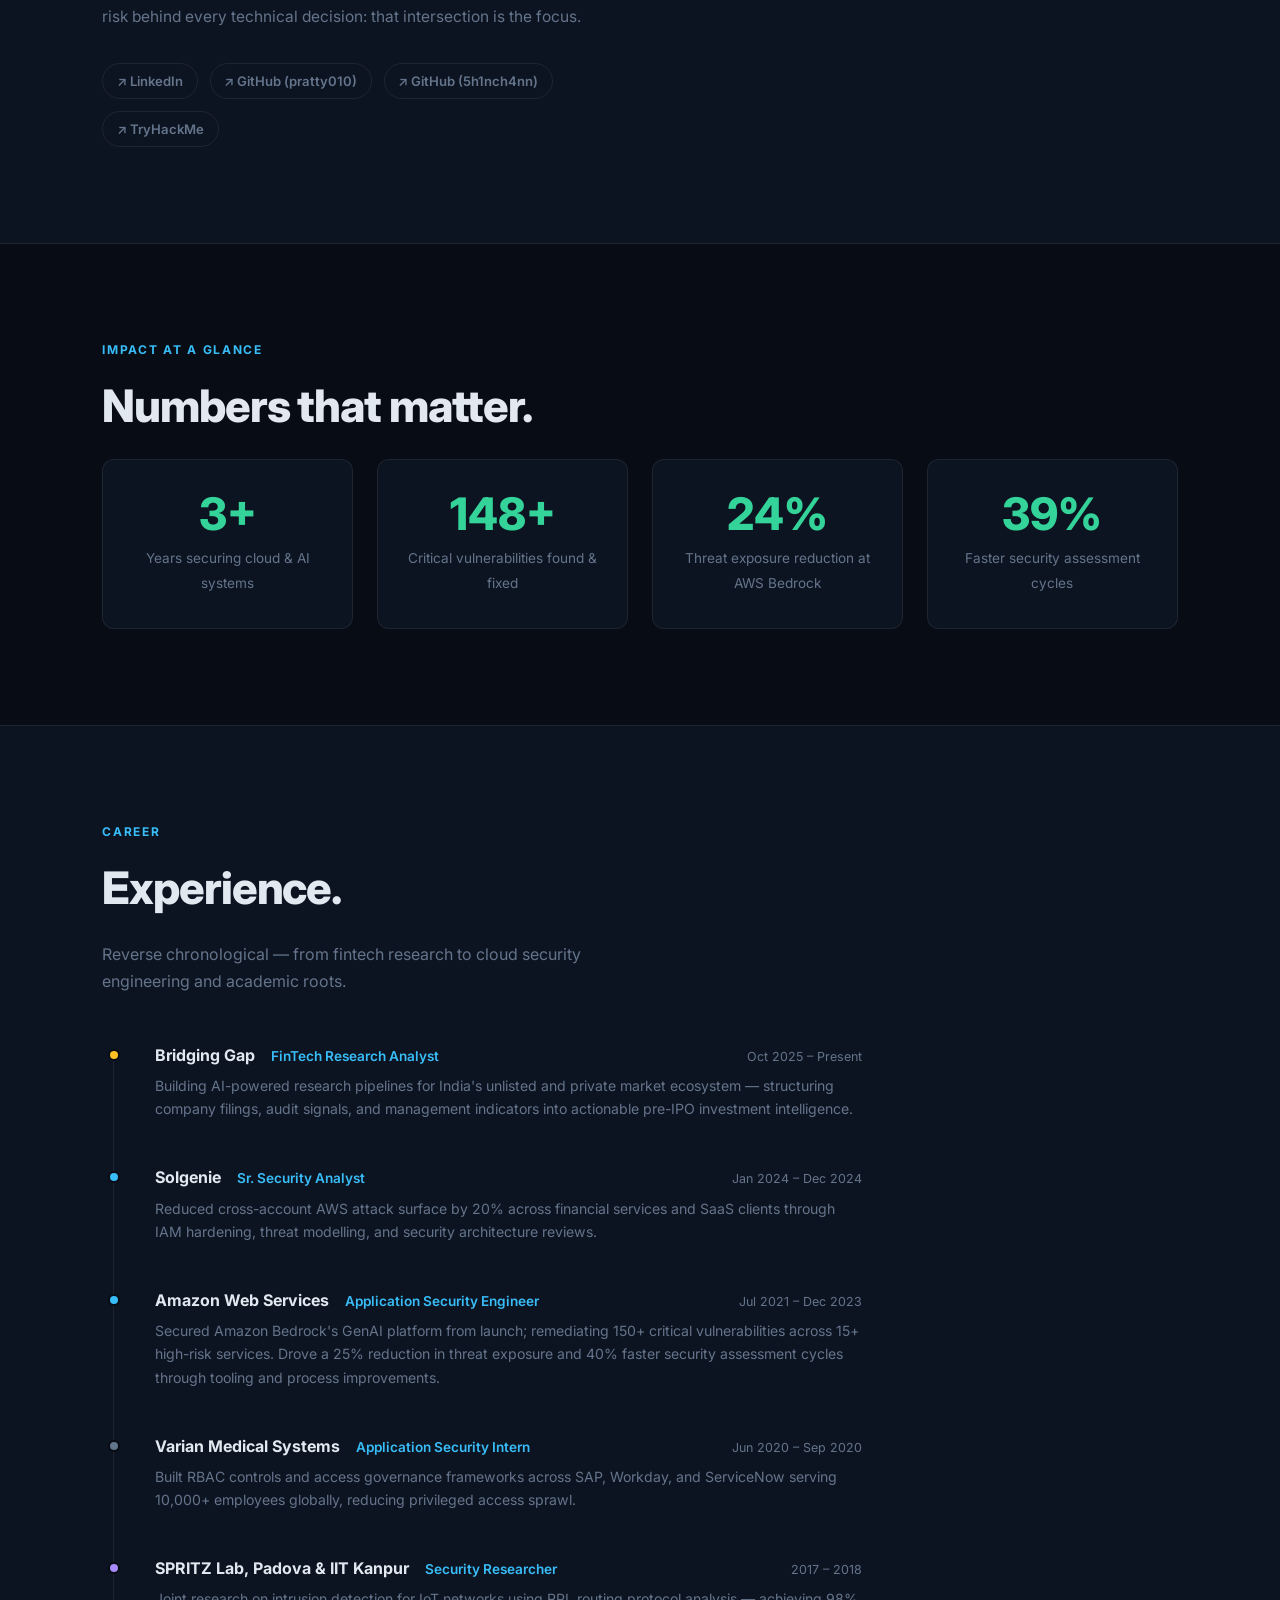
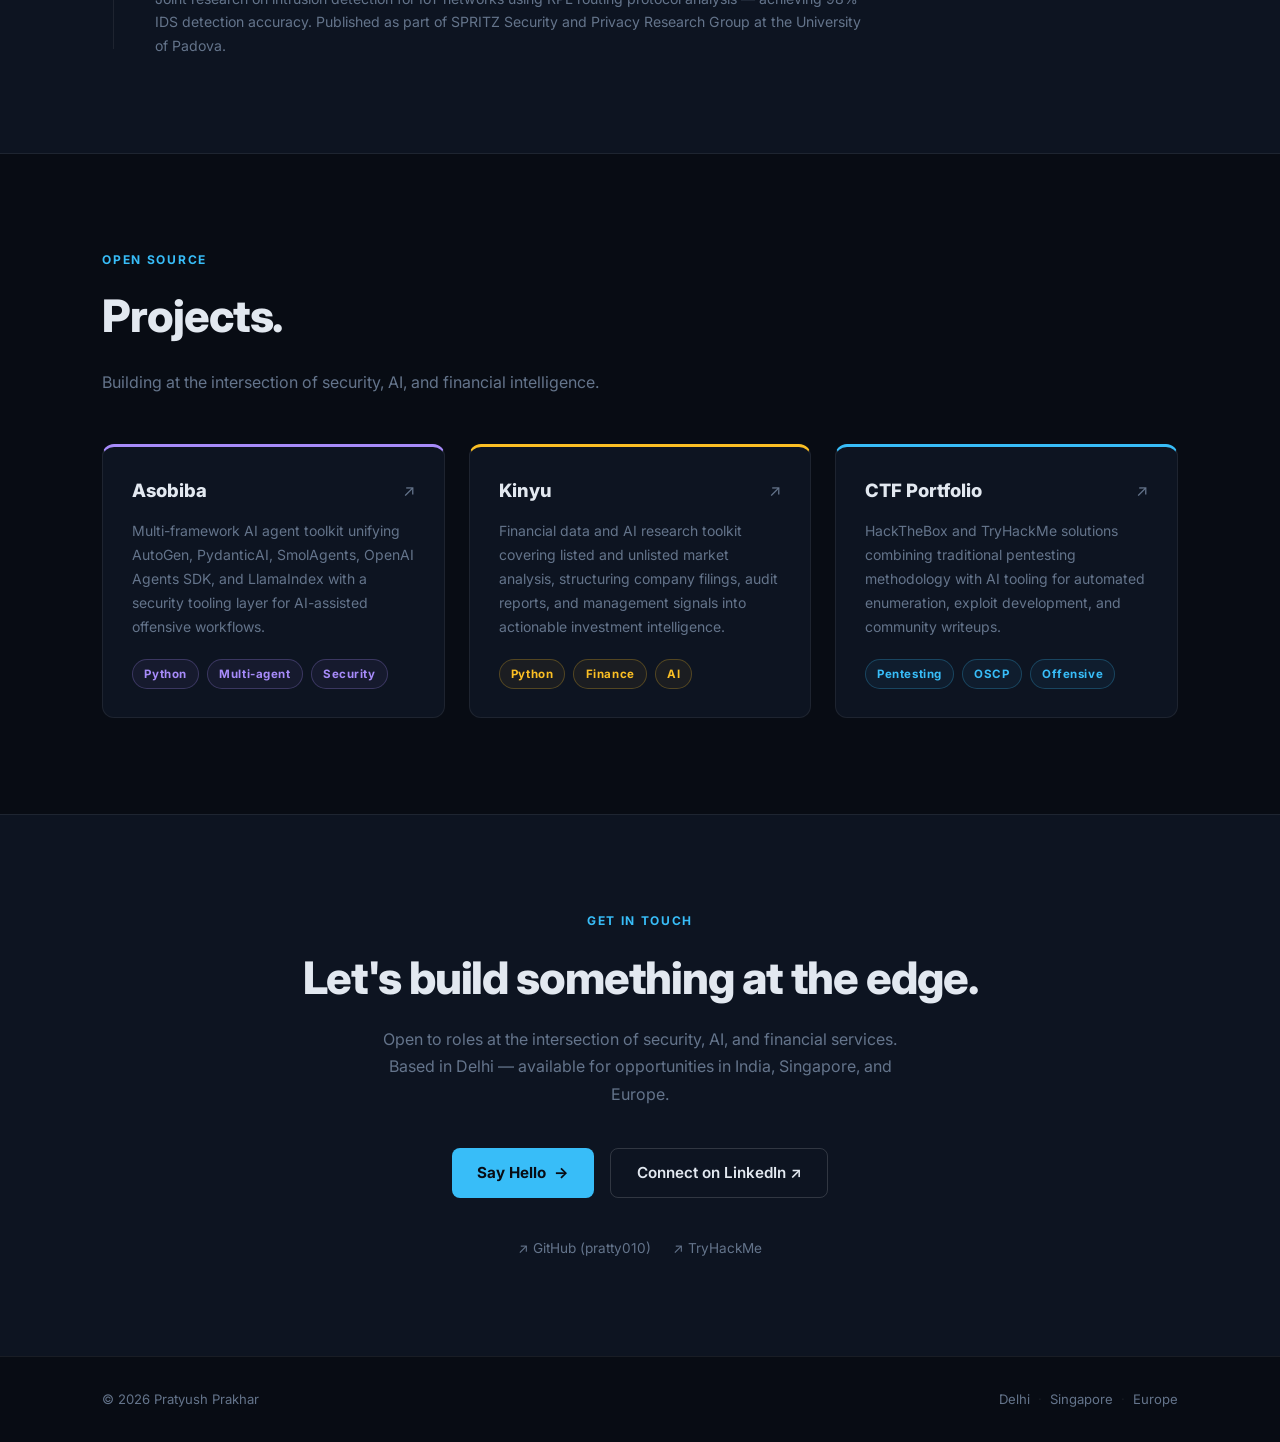
==== commit 3905f6a3: "fix: add resume PDF and fix download button path - Add Resume_Prakhar_Pratyush.pdf (ATS-clean v1, Se" ====
--- a/index.html
+++ b/index.html
@@ -774,7 +774,7 @@
     <li><a href="#projects"   data-section="projects">Projects</a></li>
     <li><a href="#contact"    data-section="contact">Contact</a></li>
     <li>
-      <a href="/assets/PratyushPrakhar_AppSec_Resume_2026.pdf"
+      <a href="/assets/Resume_Prakhar_Pratyush.pdf"
          class="nav-cta"
          download>
         Resume ↓
@@ -808,7 +808,7 @@
 
     <div class="hero-ctas reveal">
       <a href="#projects" class="btn-primary">View My Work <span class="icon-arrow">→</span></a>
-      <a href="/assets/PratyushPrakhar_AppSec_Resume_2026.pdf" class="btn-outline" download>
+      <a href="/assets/Resume_Prakhar_Pratyush.pdf" class="btn-outline" download>
         ↓ Download Resume
       </a>
     </div>
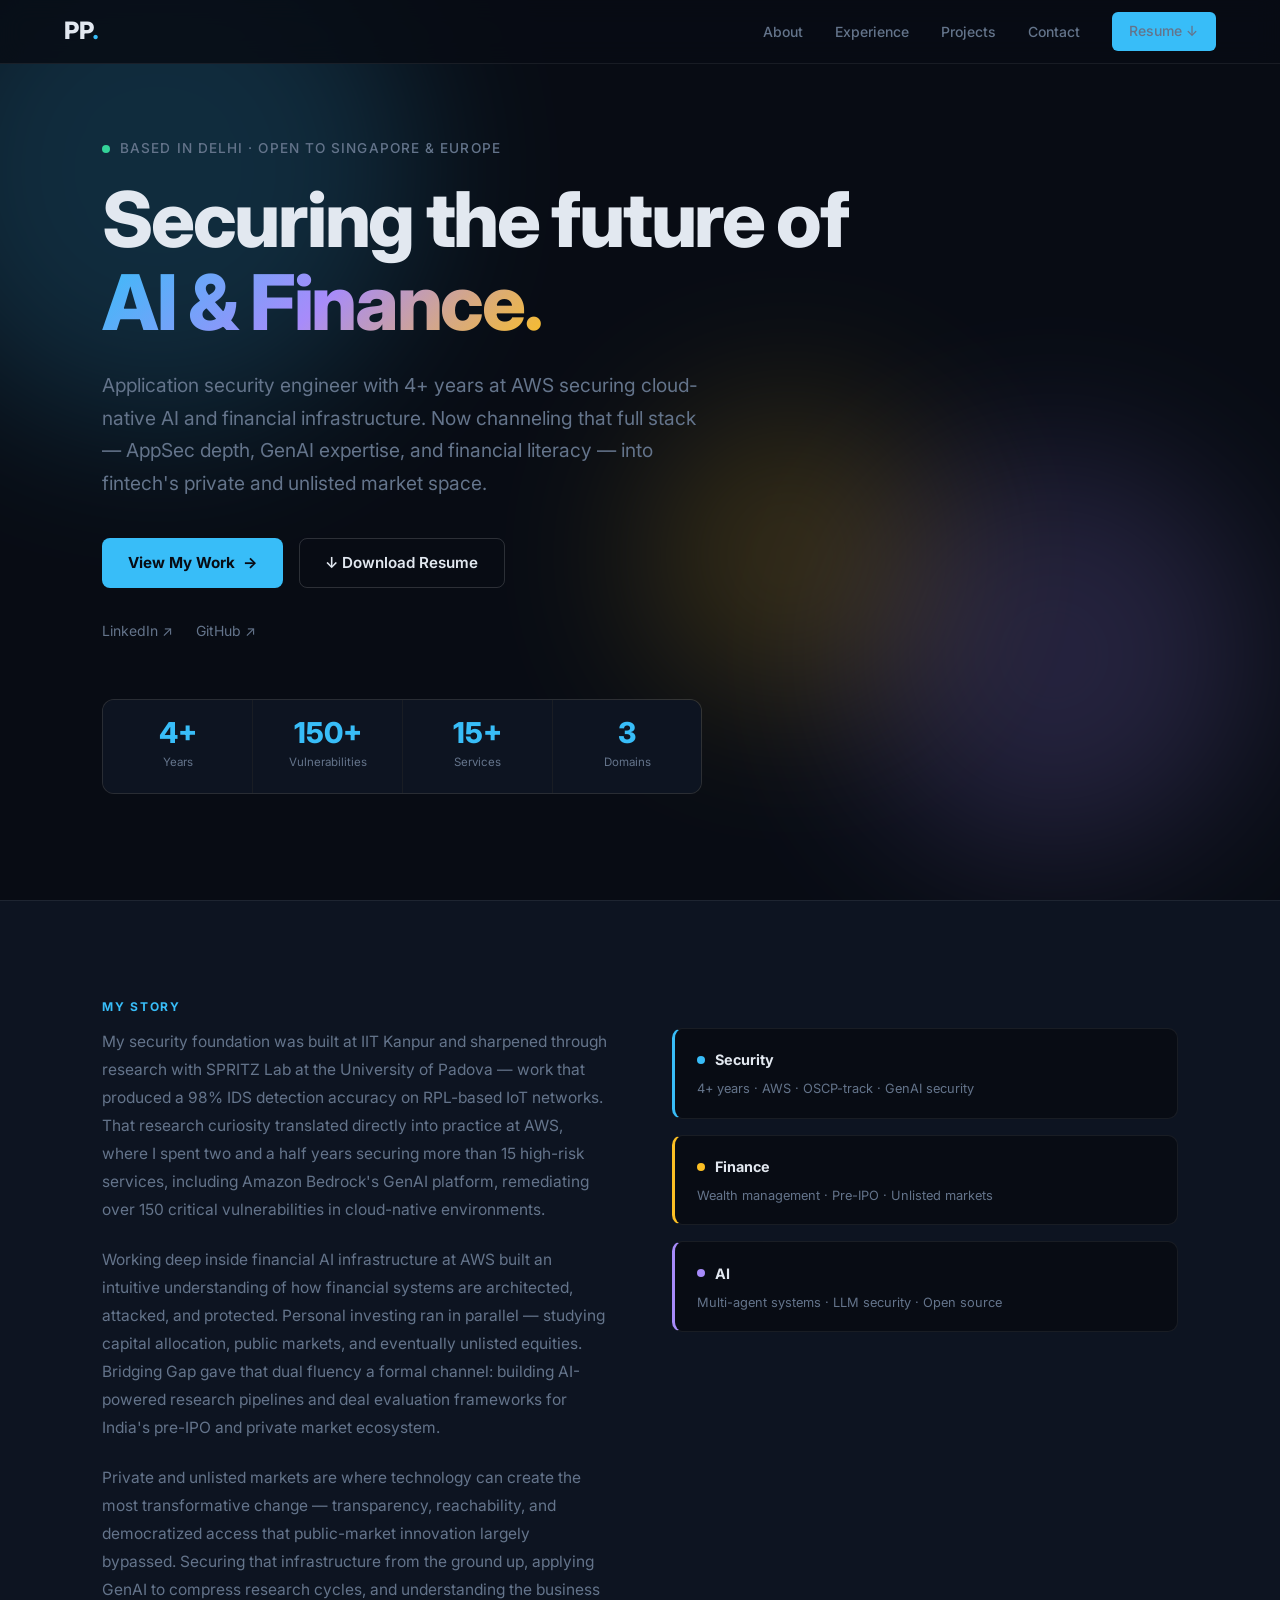
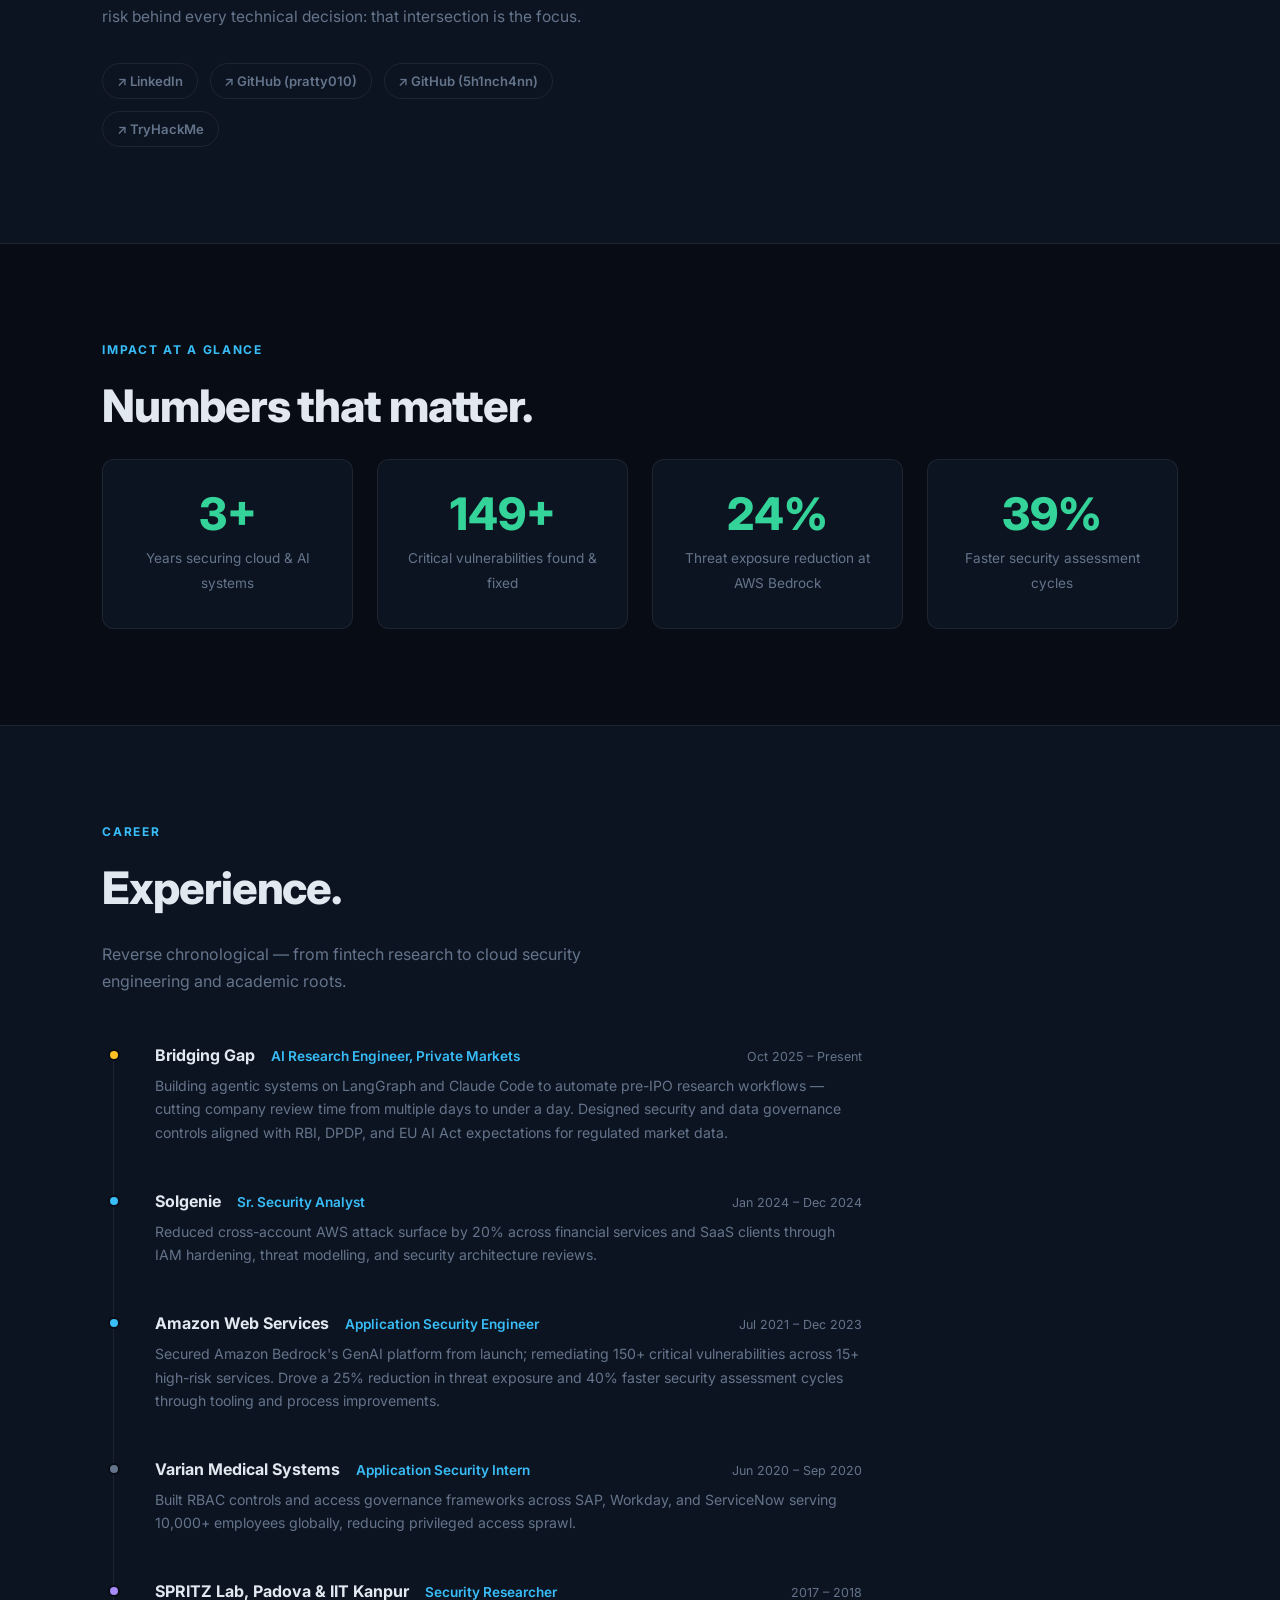
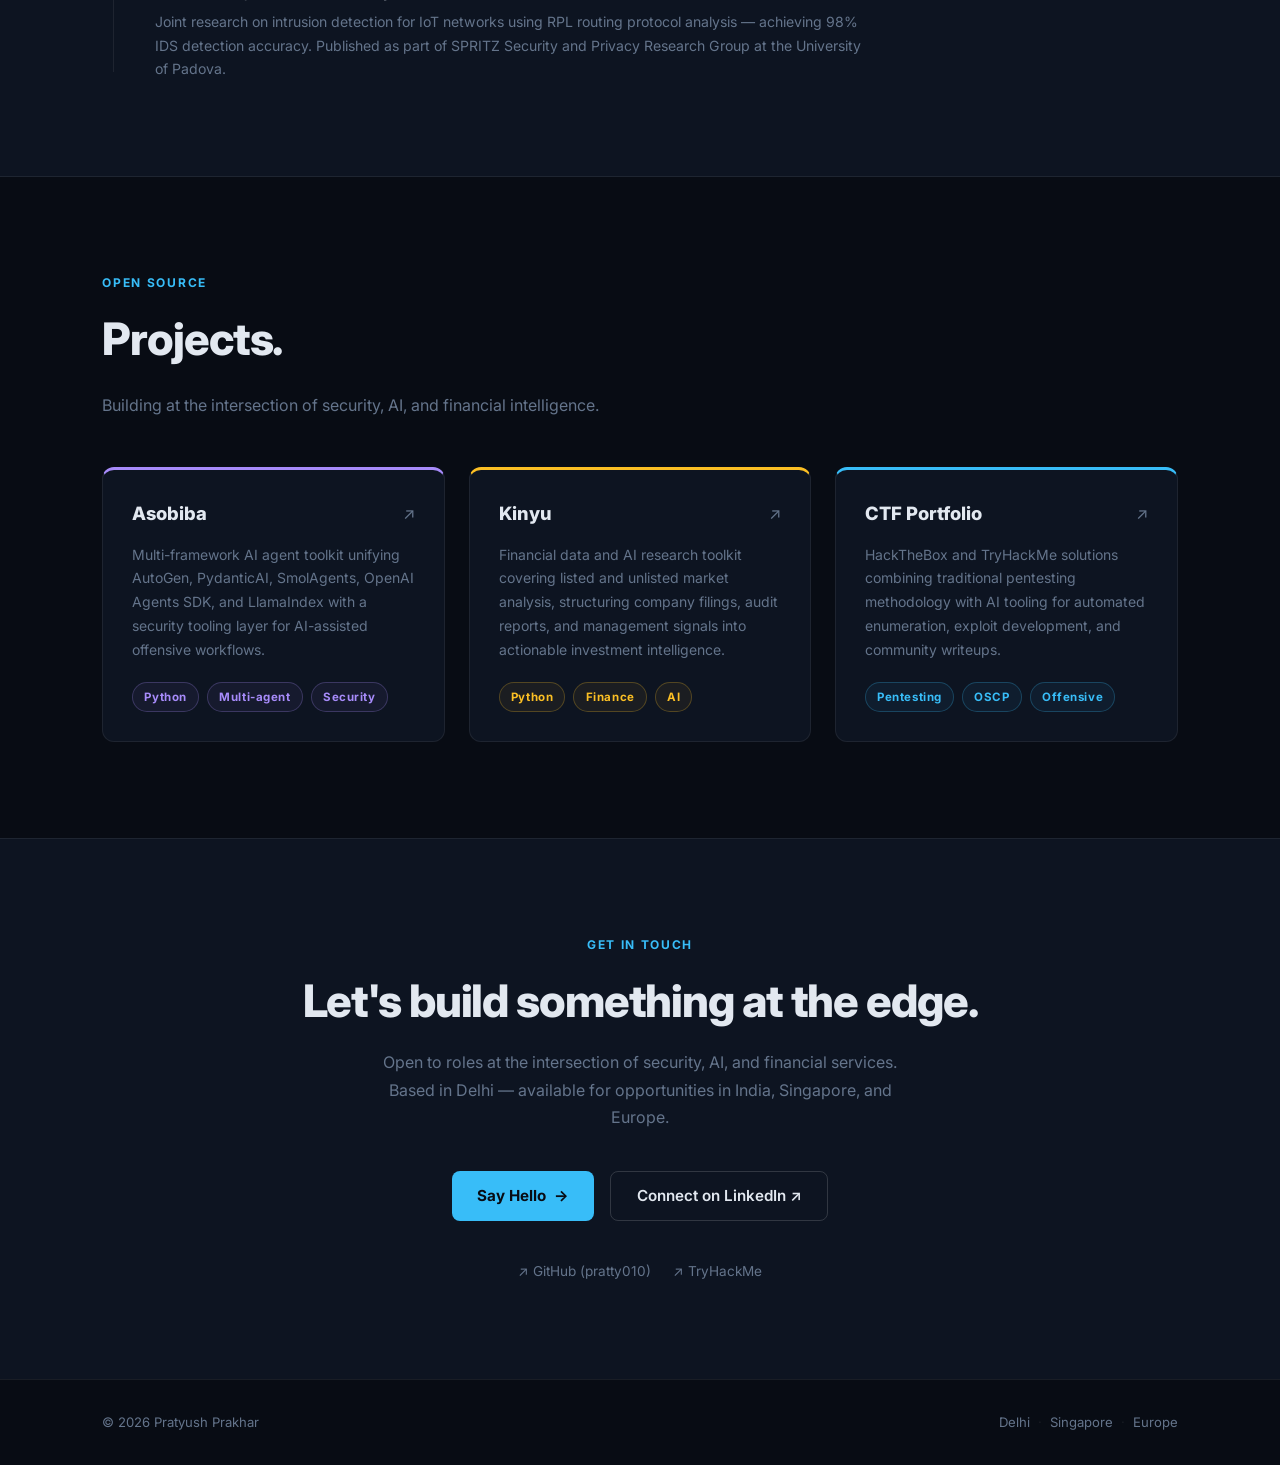
==== commit 618fa745: "align: update Bridging Gap experience copy to match humanized resume — AI Research Engineer, Private" ====
--- a/index.html
+++ b/index.html
@@ -961,13 +961,13 @@
       <div class="timeline-body">
         <div class="timeline-header">
           <span class="timeline-company">Bridging Gap</span>
-          <span class="timeline-role">FinTech Research Analyst</span>
+          <span class="timeline-role">AI Research Engineer, Private Markets</span>
           <span class="timeline-period">Oct 2025 – Present</span>
         </div>
         <p class="timeline-desc">
-          Building AI-powered research pipelines for India's unlisted and private market ecosystem —
-          structuring company filings, audit signals, and management indicators into actionable
-          pre-IPO investment intelligence.
+          Building agentic systems on LangGraph and Claude Code to automate pre-IPO research workflows —
+          cutting company review time from multiple days to under a day. Designed security and data governance
+          controls aligned with RBI, DPDP, and EU AI Act expectations for regulated market data.
         </p>
       </div>
     </div>
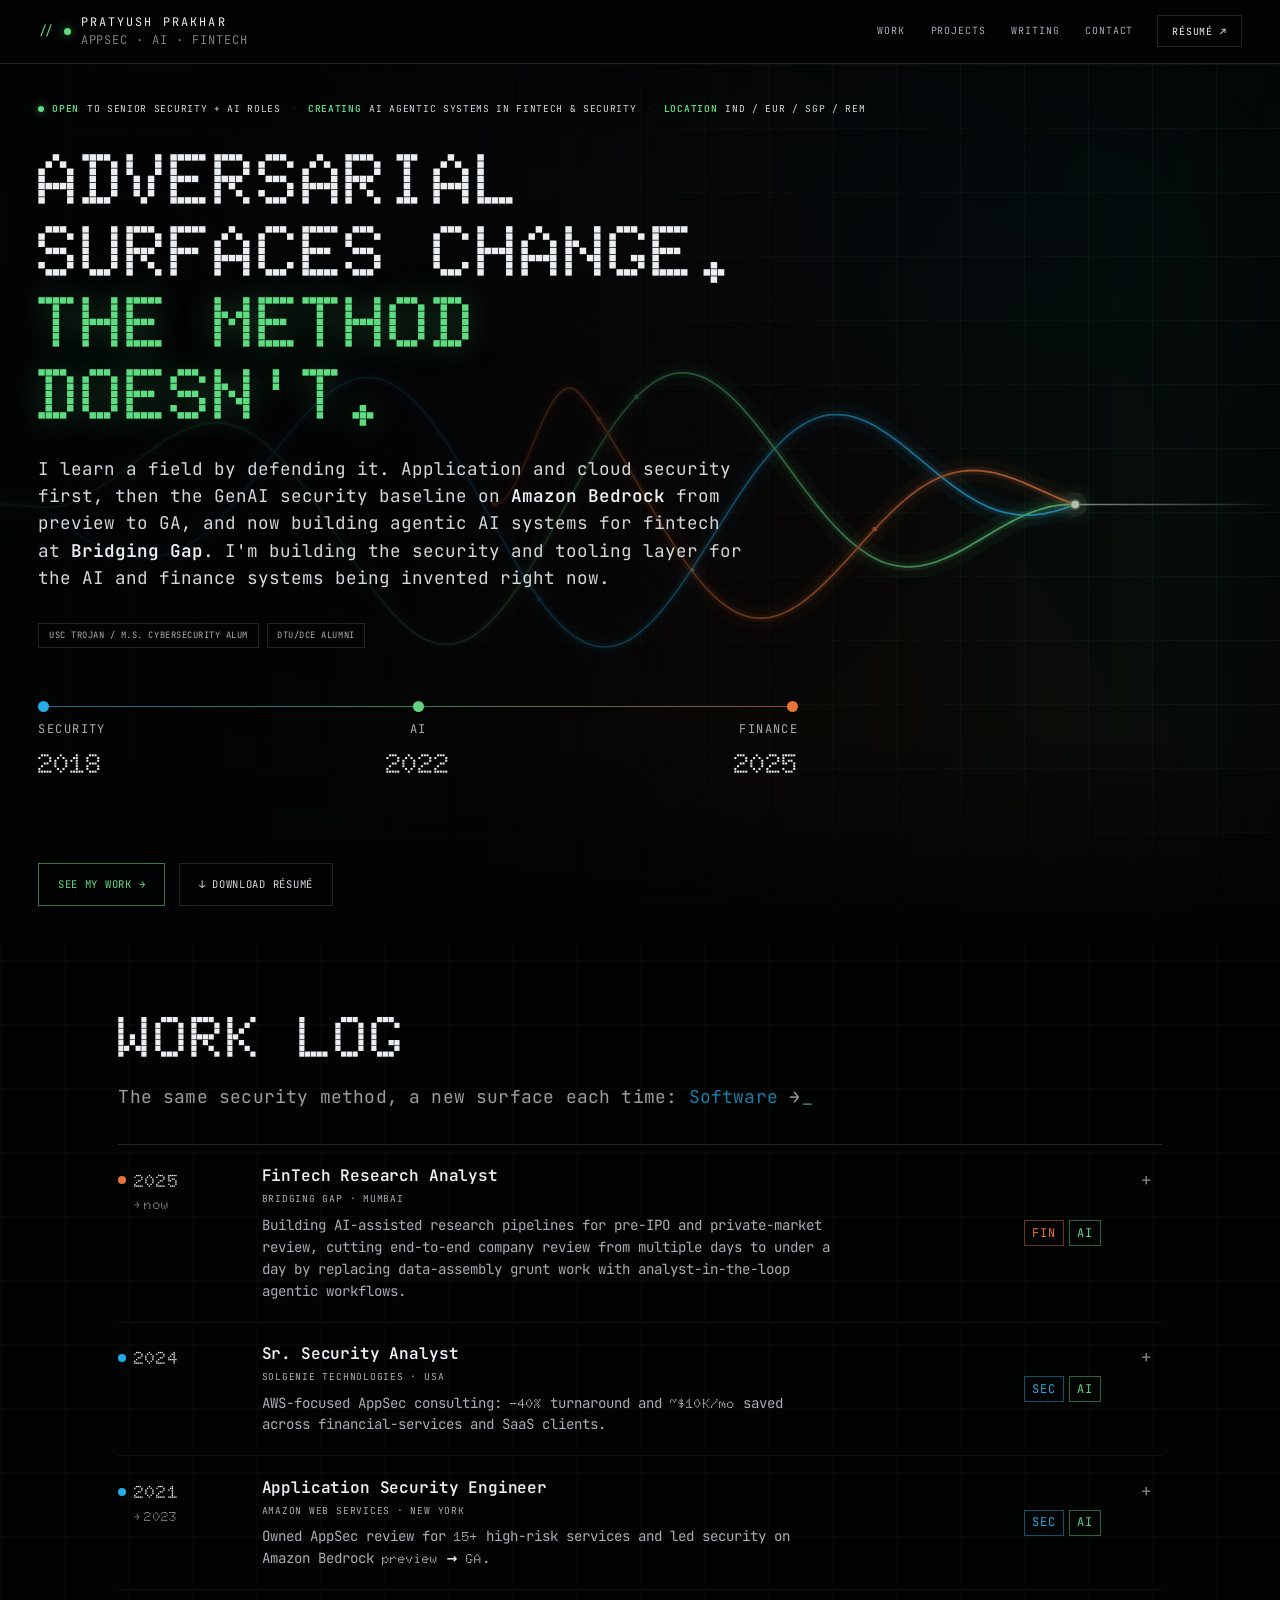
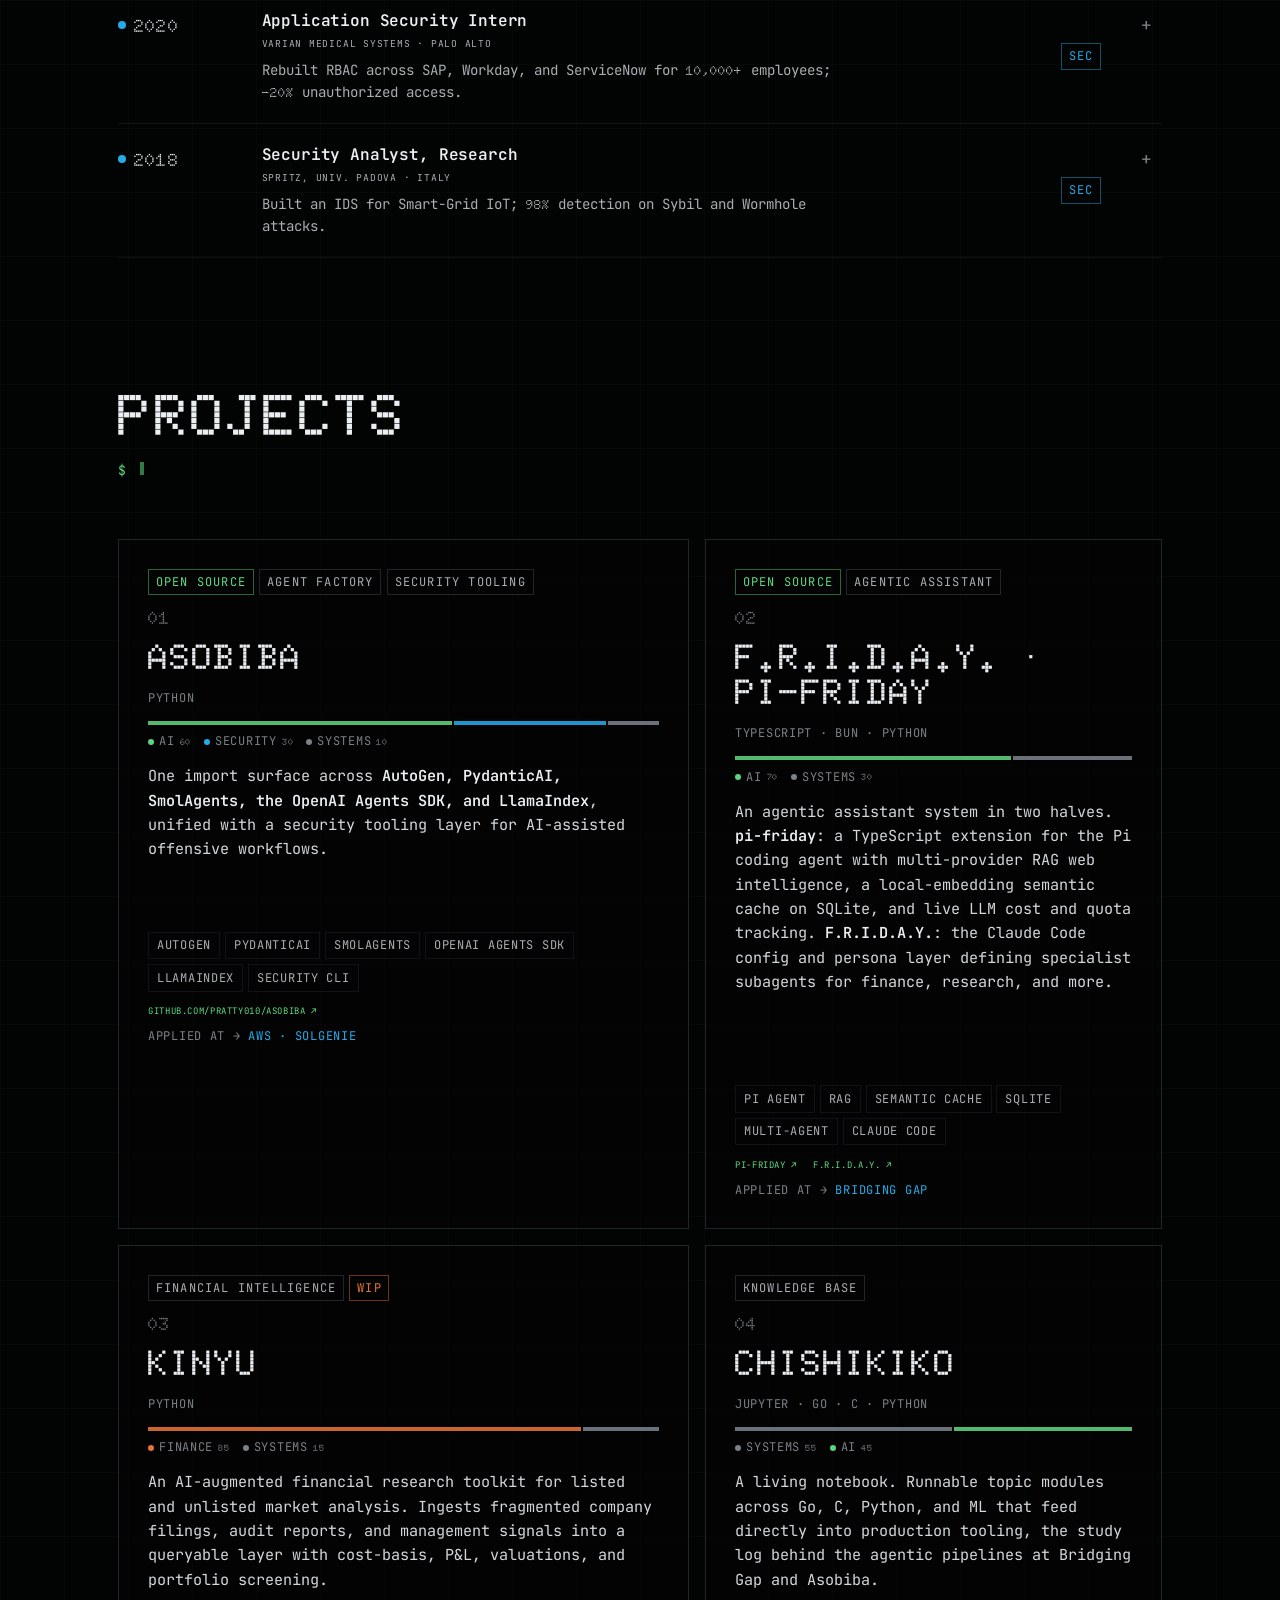
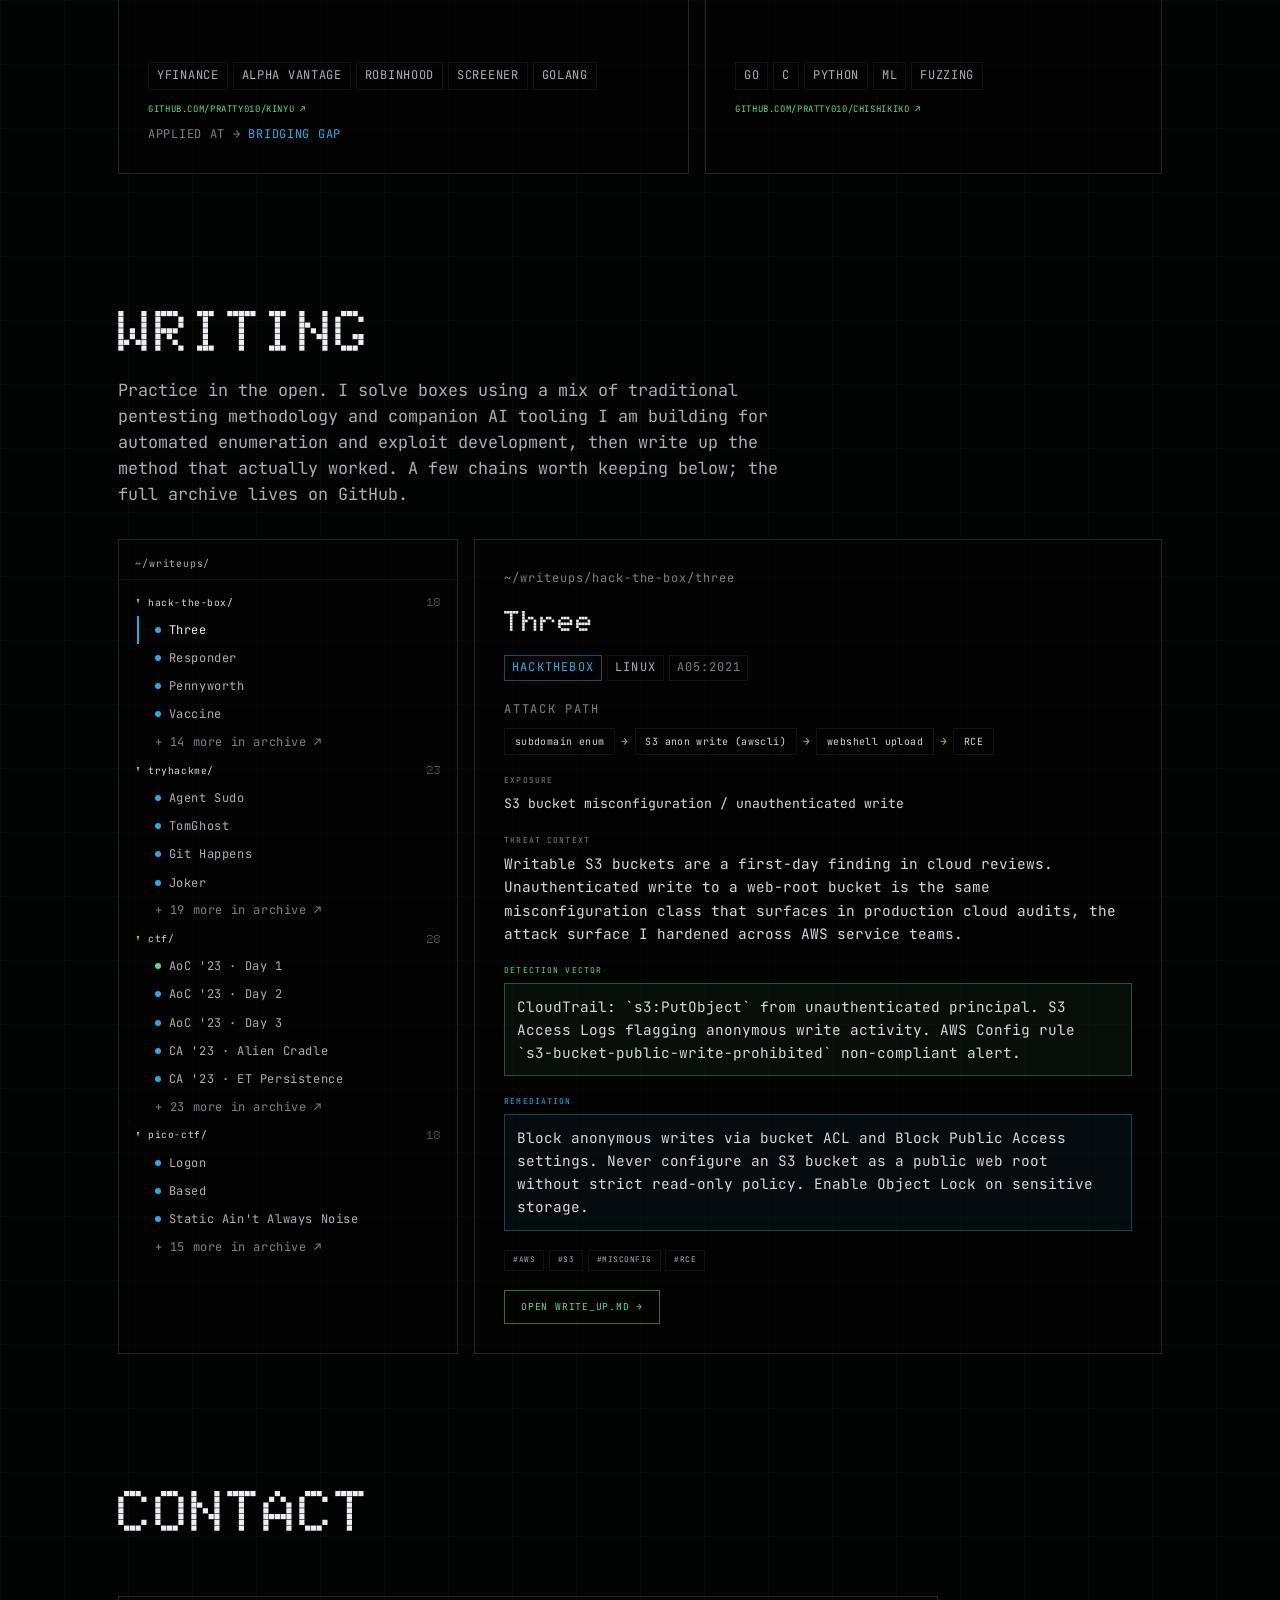
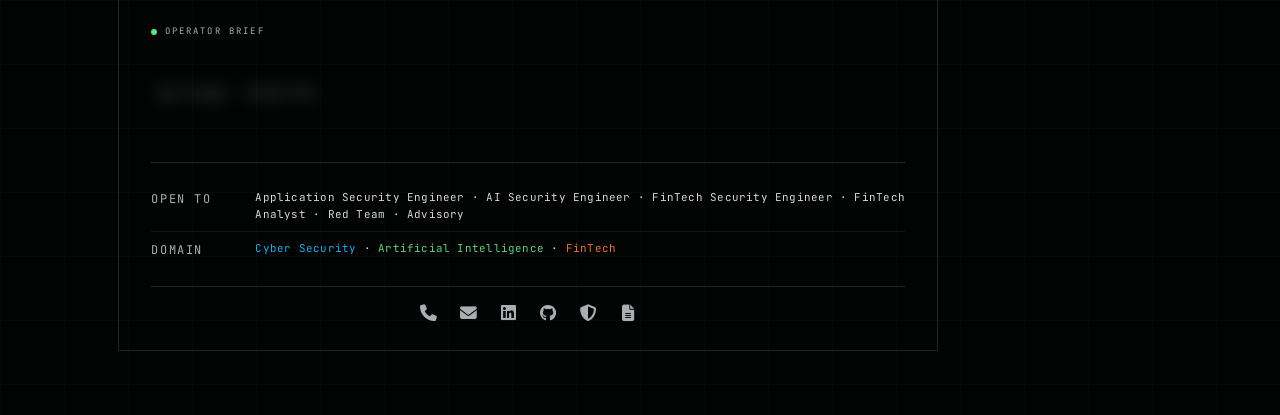
==== commit 31825287: "portfolio v2: deploy production build from approved preview - Split monolithic preview (full-website" ====
--- a/index.html
+++ b/index.html
@@ -1,1270 +1,576 @@
 <!DOCTYPE html>
 <html lang="en">
 <head>
-  <meta charset="UTF-8" />
-  <meta name="viewport" content="width=device-width, initial-scale=1.0" />
-  <meta name="description" content="Pratyush Prakhar — Application security engineer with 4+ years at AWS securing cloud-native AI and financial infrastructure. Now channeling AppSec depth, GenAI expertise, and financial literacy into fintech." />
-  <meta name="keywords" content="application security, AppSec, fintech security, AI security, AWS, GenAI, financial services, BFSI, India, Singapore" />
-  <meta property="og:title" content="Pratyush Prakhar — Security × AI × Finance" />
-  <meta property="og:description" content="I build and secure AI systems for financial services — and I understand the business of money from the inside." />
-  <meta property="og:type" content="website" />
-  <meta property="og:url" content="https://pratty010.github.io/" />
-  <meta property="og:image" content="https://pratty010.github.io/assets/og-image.png" />
-  <meta property="og:image:width" content="1200" />
-  <meta property="og:image:height" content="630" />
-  <meta name="twitter:card" content="summary_large_image" />
-  <title>Pratyush Prakhar — Security × AI × Finance</title>
-  <link rel="preconnect" href="https://fonts.googleapis.com" />
-  <link rel="preconnect" href="https://fonts.gstatic.com" crossorigin />
-  <link href="https://fonts.googleapis.com/css2?family=Inter:wght@400;500;600;700;800&display=swap" rel="stylesheet" />
-
-  <style>
-    /* ─── Reset & Base ─────────────────────────────────────────────── */
-    *, *::before, *::after { box-sizing: border-box; margin: 0; padding: 0; }
-
-    :root {
-      --bg:        #080c14;
-      --card:      #0d1421;
-      --border:    rgba(255,255,255,0.07);
-      --blue:      #38bdf8;
-      --amber:     #fbbf24;
-      --violet:    #a78bfa;
-      --green:     #34d399;
-      --text:      #e2e8f0;
-      --muted:     #64748b;
-      --nav-h:     64px;
-    }
-
-    html { scroll-behavior: smooth; }
-
-    body {
-      background: var(--bg);
-      color: var(--text);
-      font-family: 'Inter', system-ui, -apple-system, sans-serif;
-      line-height: 1.6;
-      overflow-x: hidden;
-    }
-
-    a { color: inherit; text-decoration: none; }
-
-    img { max-width: 100%; }
-
-    /* ─── Scroll Progress Bar ─────────────────────────────────────── */
-    #scroll-bar {
-      position: fixed;
-      top: 0; left: 0;
-      height: 3px;
-      width: 0%;
-      background: linear-gradient(90deg, var(--blue), var(--violet), var(--amber));
-      z-index: 9999;
-      transition: width 0.1s linear;
-    }
-
-    /* ─── Navigation ──────────────────────────────────────────────── */
-    nav {
-      position: fixed;
-      top: 0; left: 0; right: 0;
-      height: var(--nav-h);
-      display: flex;
-      align-items: center;
-      justify-content: space-between;
-      padding: 0 clamp(1rem, 5vw, 4rem);
-      background: rgba(8, 12, 20, 0.85);
-      backdrop-filter: blur(12px);
-      -webkit-backdrop-filter: blur(12px);
-      border-bottom: 1px solid var(--border);
-      z-index: 1000;
-    }
-
-    .nav-logo {
-      font-size: 1.5rem;
-      font-weight: 800;
-      letter-spacing: -0.02em;
-    }
-    .nav-logo .dot { color: var(--blue); }
-
-    .nav-links {
-      display: flex;
-      align-items: center;
-      gap: 2rem;
-      list-style: none;
-    }
-
-    .nav-links a {
-      font-size: 0.875rem;
-      font-weight: 500;
-      color: var(--muted);
-      transition: color 0.2s;
-      position: relative;
-    }
-    .nav-links a::after {
-      content: '';
-      position: absolute;
-      bottom: -4px; left: 0; right: 0;
-      height: 2px;
-      background: var(--blue);
-      transform: scaleX(0);
-      transition: transform 0.2s;
-    }
-    .nav-links a:hover,
-    .nav-links a.active { color: var(--text); }
-    .nav-links a.active::after { transform: scaleX(1); }
-
-    .nav-cta {
-      display: inline-flex;
-      align-items: center;
-      gap: 0.4rem;
-      padding: 0.5rem 1.1rem;
-      background: var(--blue);
-      color: #080c14;
-      border-radius: 6px;
-      font-size: 0.875rem;
-      font-weight: 700;
-      transition: opacity 0.2s, transform 0.2s;
-    }
-    .nav-cta:hover { opacity: 0.88; transform: translateY(-1px); }
-
-    /* Mobile hamburger */
-    .nav-toggle {
-      display: none;
-      background: none;
-      border: none;
-      cursor: pointer;
-      padding: 4px;
-      color: var(--text);
-    }
-    .nav-toggle span {
-      display: block;
-      width: 22px;
-      height: 2px;
-      background: currentColor;
-      margin: 5px 0;
-      transition: transform 0.3s, opacity 0.3s;
-    }
-
-    /* ─── Hero ────────────────────────────────────────────────────── */
-    #hero {
-      position: relative;
-      min-height: 100vh;
-      display: flex;
-      flex-direction: column;
-      justify-content: center;
-      padding: calc(var(--nav-h) + 4rem) clamp(1rem, 8vw, 8rem) 6rem;
-      overflow: hidden;
-    }
-
-    /* Floating orbs */
-    .orb {
-      position: absolute;
-      border-radius: 50%;
-      filter: blur(80px);
-      opacity: 0.18;
-      pointer-events: none;
-      animation: drift 18s ease-in-out infinite alternate;
-    }
-    .orb-1 {
-      width: 520px; height: 520px;
-      background: var(--blue);
-      top: -10%; left: -8%;
-      animation-duration: 20s;
-    }
-    .orb-2 {
-      width: 400px; height: 400px;
-      background: var(--violet);
-      bottom: 5%; right: 2%;
-      animation-duration: 25s;
-      animation-delay: -8s;
-    }
-    .orb-3 {
-      width: 300px; height: 300px;
-      background: var(--amber);
-      top: 45%; left: 50%;
-      animation-duration: 22s;
-      animation-delay: -14s;
-    }
-
-    @keyframes drift {
-      0%   { transform: translate(0, 0) scale(1); }
-      33%  { transform: translate(30px, -20px) scale(1.04); }
-      66%  { transform: translate(-20px, 30px) scale(0.97); }
-      100% { transform: translate(15px, 10px) scale(1.02); }
-    }
-
-    .hero-inner {
-      position: relative;
-      z-index: 1;
-      max-width: 820px;
-    }
-
-    .hero-eyebrow {
-      font-size: 0.85rem;
-      font-weight: 500;
-      color: var(--muted);
-      letter-spacing: 0.08em;
-      text-transform: uppercase;
-      margin-bottom: 1.2rem;
-      display: flex;
-      align-items: center;
-      gap: 0.6rem;
-    }
-    .hero-eyebrow::before {
-      content: '';
-      display: inline-block;
-      width: 8px; height: 8px;
-      border-radius: 50%;
-      background: var(--green);
-      animation: pulse 2.4s ease-in-out infinite;
-    }
-    @keyframes pulse {
-      0%, 100% { opacity: 1; transform: scale(1); }
-      50%       { opacity: 0.5; transform: scale(0.85); }
-    }
-
-    .hero-headline {
-      font-size: clamp(2.5rem, 6vw, 5rem);
-      font-weight: 800;
-      line-height: 1.08;
-      letter-spacing: -0.03em;
-      margin-bottom: 1.5rem;
-    }
-
-    .hero-headline .gradient-line {
-      background: linear-gradient(135deg, var(--blue) 0%, var(--violet) 50%, var(--amber) 100%);
-      -webkit-background-clip: text;
-      background-clip: text;
-      -webkit-text-fill-color: transparent;
-    }
-
-    .hero-sub {
-      font-size: clamp(1rem, 1.6vw, 1.2rem);
-      color: var(--muted);
-      max-width: 600px;
-      margin-bottom: 2.4rem;
-      line-height: 1.7;
-    }
-
-    .hero-ctas {
-      display: flex;
-      gap: 1rem;
-      flex-wrap: wrap;
-      margin-bottom: 2rem;
-    }
-
-    .btn-primary {
-      display: inline-flex;
-      align-items: center;
-      gap: 0.5rem;
-      padding: 0.75rem 1.6rem;
-      background: var(--blue);
-      color: #080c14;
-      border-radius: 8px;
-      font-weight: 700;
-      font-size: 0.95rem;
-      transition: opacity 0.2s, transform 0.2s;
-    }
-    .btn-primary:hover { opacity: 0.88; transform: translateY(-2px); }
-
-    .btn-outline {
-      display: inline-flex;
-      align-items: center;
-      gap: 0.5rem;
-      padding: 0.75rem 1.6rem;
-      border: 1px solid var(--border);
-      border-color: rgba(255,255,255,0.15);
-      color: var(--text);
-      border-radius: 8px;
-      font-weight: 600;
-      font-size: 0.95rem;
-      transition: border-color 0.2s, background 0.2s, transform 0.2s;
-    }
-    .btn-outline:hover {
-      border-color: var(--blue);
-      background: rgba(56,189,248,0.06);
-      transform: translateY(-2px);
-    }
-
-    .hero-socials {
-      display: flex;
-      gap: 1.4rem;
-      align-items: center;
-      margin-bottom: 3.5rem;
-    }
-    .hero-socials a {
-      font-size: 0.875rem;
-      color: var(--muted);
-      display: flex;
-      align-items: center;
-      gap: 0.35rem;
-      transition: color 0.2s;
-    }
-    .hero-socials a:hover { color: var(--blue); }
-
-    .hero-stats {
-      display: grid;
-      grid-template-columns: repeat(4, 1fr);
-      gap: 1px;
-      background: var(--border);
-      border: 1px solid var(--border);
-      border-radius: 12px;
-      overflow: hidden;
-      max-width: 600px;
-    }
-    .hero-stat {
-      background: var(--card);
-      padding: 1.2rem 1.5rem;
-      text-align: center;
-    }
-    .hero-stat .count {
-      font-size: 1.8rem;
-      font-weight: 800;
-      color: var(--blue);
-      display: block;
-      line-height: 1;
-    }
-    .hero-stat .label {
-      font-size: 0.72rem;
-      color: var(--muted);
-      margin-top: 0.3rem;
-      line-height: 1.3;
-    }
-
-    /* ─── Section Base ────────────────────────────────────────────── */
-    section {
-      padding: 6rem clamp(1rem, 8vw, 8rem);
-    }
-
-    .section-label {
-      font-size: 0.75rem;
-      font-weight: 700;
-      letter-spacing: 0.14em;
-      text-transform: uppercase;
-      color: var(--blue);
-      margin-bottom: 0.75rem;
-    }
-
-    .section-title {
-      font-size: clamp(1.8rem, 3.5vw, 2.8rem);
-      font-weight: 800;
-      letter-spacing: -0.025em;
-      margin-bottom: 1rem;
-    }
-
-    .section-sub {
-      font-size: 1rem;
-      color: var(--muted);
-      max-width: 520px;
-      line-height: 1.7;
-      margin-bottom: 3rem;
-    }
-
-    /* Scroll-reveal */
-    .reveal {
-      opacity: 0;
-      transform: translateY(28px);
-      transition: opacity 0.6s ease, transform 0.6s ease;
-    }
-    .reveal.visible {
-      opacity: 1;
-      transform: translateY(0);
-    }
-
-    /* ─── About ───────────────────────────────────────────────────── */
-    #about {
-      background: var(--card);
-      border-top: 1px solid var(--border);
-      border-bottom: 1px solid var(--border);
-    }
-
-    .about-grid {
-      display: grid;
-      grid-template-columns: 1fr 1fr;
-      gap: 4rem;
-      align-items: start;
-    }
-
-    .about-text p {
-      color: var(--muted);
-      line-height: 1.8;
-      margin-bottom: 1.4rem;
-      font-size: 0.97rem;
-    }
-    .about-text p:last-child { margin-bottom: 0; }
-
-    .about-socials {
-      display: flex;
-      flex-wrap: wrap;
-      gap: 0.75rem;
-      margin-top: 2rem;
-    }
-    .about-socials a {
-      display: inline-flex;
-      align-items: center;
-      gap: 0.4rem;
-      font-size: 0.82rem;
-      font-weight: 600;
-      color: var(--muted);
-      padding: 0.4rem 0.85rem;
-      border: 1px solid var(--border);
-      border-radius: 20px;
-      transition: color 0.2s, border-color 0.2s;
-    }
-    .about-socials a:hover { color: var(--blue); border-color: var(--blue); }
-
-    .domain-cards {
-      display: flex;
-      flex-direction: column;
-      gap: 1rem;
-    }
-
-    .domain-card {
-      background: var(--bg);
-      border: 1px solid var(--border);
-      border-left-width: 3px;
-      border-radius: 10px;
-      padding: 1.2rem 1.4rem;
-      transition: transform 0.2s;
-    }
-    .domain-card:hover { transform: translateX(4px); }
-    .domain-card.blue  { border-left-color: var(--blue); }
-    .domain-card.amber { border-left-color: var(--amber); }
-    .domain-card.violet{ border-left-color: var(--violet); }
-
-    .domain-card-header {
-      display: flex;
-      align-items: center;
-      gap: 0.6rem;
-      margin-bottom: 0.5rem;
-    }
-    .domain-dot {
-      width: 8px; height: 8px;
-      border-radius: 50%;
-      flex-shrink: 0;
-    }
-    .domain-dot.blue   { background: var(--blue); }
-    .domain-dot.amber  { background: var(--amber); }
-    .domain-dot.violet { background: var(--violet); }
-
-    .domain-card-title {
-      font-weight: 700;
-      font-size: 0.9rem;
-    }
-    .domain-card-meta {
-      font-size: 0.8rem;
-      color: var(--muted);
-      line-height: 1.5;
-    }
-
-    /* ─── Metrics ─────────────────────────────────────────────────── */
-    #metrics {
-      background: var(--bg);
-    }
-
-    .metrics-grid {
-      display: grid;
-      grid-template-columns: repeat(4, 1fr);
-      gap: 1.5rem;
-    }
-
-    .metric-card {
-      background: var(--card);
-      border: 1px solid var(--border);
-      border-radius: 12px;
-      padding: 2rem 1.5rem;
-      text-align: center;
-      transition: border-color 0.2s, transform 0.2s;
-    }
-    .metric-card:hover {
-      border-color: rgba(56,189,248,0.3);
-      transform: translateY(-4px);
-    }
-
-    .metric-number {
-      font-size: 2.8rem;
-      font-weight: 800;
-      color: var(--green);
-      line-height: 1;
-      margin-bottom: 0.5rem;
-      display: block;
-    }
-    .metric-label {
-      font-size: 0.85rem;
-      color: var(--muted);
-      line-height: 1.5;
-    }
-
-    /* ─── Experience ──────────────────────────────────────────────── */
-    #experience {
-      background: var(--card);
-      border-top: 1px solid var(--border);
-      border-bottom: 1px solid var(--border);
-    }
-
-    .timeline {
-      position: relative;
-      max-width: 760px;
-    }
-    .timeline::before {
-      content: '';
-      position: absolute;
-      left: 11px; top: 8px; bottom: 8px;
-      width: 1px;
-      background: var(--border);
-    }
-
-    .timeline-item {
-      display: flex;
-      gap: 1.8rem;
-      margin-bottom: 2.8rem;
-      position: relative;
-    }
-    .timeline-item:last-child { margin-bottom: 0; }
-
-    .timeline-dot-wrap {
-      flex-shrink: 0;
-      width: 24px;
-      display: flex;
-      flex-direction: column;
-      align-items: center;
-      padding-top: 6px;
-    }
-    .timeline-dot {
-      width: 12px; height: 12px;
-      border-radius: 50%;
-      border: 2px solid var(--bg);
-      flex-shrink: 0;
-    }
-    .timeline-dot.blue   { background: var(--blue); }
-    .timeline-dot.amber  { background: var(--amber); }
-    .timeline-dot.violet { background: var(--violet); }
-    .timeline-dot.gray   { background: var(--muted); }
-
-    .timeline-body {}
-
-    .timeline-header {
-      display: flex;
-      align-items: baseline;
-      flex-wrap: wrap;
-      gap: 0.5rem 1rem;
-      margin-bottom: 0.35rem;
-    }
-    .timeline-company {
-      font-weight: 700;
-      font-size: 1rem;
-    }
-    .timeline-role {
-      font-size: 0.85rem;
-      color: var(--blue);
-      font-weight: 600;
-    }
-    .timeline-period {
-      font-size: 0.78rem;
-      color: var(--muted);
-      margin-left: auto;
-    }
-    .timeline-desc {
-      font-size: 0.88rem;
-      color: var(--muted);
-      line-height: 1.65;
-    }
-
-    /* ─── Projects ────────────────────────────────────────────────── */
-    #projects {
-      background: var(--bg);
-    }
-
-    .projects-grid {
-      display: grid;
-      grid-template-columns: repeat(3, 1fr);
-      gap: 1.5rem;
-    }
-
-    .project-card {
-      background: var(--card);
-      border: 1px solid var(--border);
-      border-top-width: 3px;
-      border-radius: 12px;
-      padding: 1.8rem;
-      display: flex;
-      flex-direction: column;
-      transition: transform 0.25s, box-shadow 0.25s;
-    }
-    .project-card:hover {
-      transform: translateY(-6px);
-      box-shadow: 0 20px 40px rgba(0,0,0,0.4);
-    }
-    .project-card.violet { border-top-color: var(--violet); }
-    .project-card.amber  { border-top-color: var(--amber); }
-    .project-card.blue   { border-top-color: var(--blue); }
-
-    .project-header {
-      display: flex;
-      align-items: center;
-      justify-content: space-between;
-      margin-bottom: 0.9rem;
-    }
-    .project-name {
-      font-size: 1.15rem;
-      font-weight: 800;
-    }
-    .project-link-icon {
-      font-size: 1rem;
-      color: var(--muted);
-      transition: color 0.2s, transform 0.2s;
-    }
-    .project-card:hover .project-link-icon {
-      color: var(--blue);
-      transform: translate(2px, -2px);
-    }
-
-    .project-desc {
-      font-size: 0.875rem;
-      color: var(--muted);
-      line-height: 1.7;
-      flex: 1;
-      margin-bottom: 1.3rem;
-    }
-
-    .project-tags {
-      display: flex;
-      flex-wrap: wrap;
-      gap: 0.5rem;
-    }
-    .tag {
-      font-size: 0.72rem;
-      font-weight: 700;
-      letter-spacing: 0.05em;
-      padding: 0.28rem 0.7rem;
-      border-radius: 20px;
-      background: rgba(255,255,255,0.05);
-      color: var(--muted);
-      border: 1px solid var(--border);
-    }
-    .project-card.violet .tag { color: var(--violet); border-color: rgba(167,139,250,0.25); background: rgba(167,139,250,0.06); }
-    .project-card.amber  .tag { color: var(--amber);  border-color: rgba(251,191,36,0.25);  background: rgba(251,191,36,0.06); }
-    .project-card.blue   .tag { color: var(--blue);   border-color: rgba(56,189,248,0.25);  background: rgba(56,189,248,0.06); }
-
-    /* ─── Contact ─────────────────────────────────────────────────── */
-    #contact {
-      background: var(--card);
-      border-top: 1px solid var(--border);
-      text-align: center;
-    }
-
-    #contact .section-title { margin-bottom: 0.75rem; }
-    #contact .section-sub {
-      margin: 0 auto 2.5rem;
-    }
-
-    .contact-ctas {
-      display: flex;
-      gap: 1rem;
-      justify-content: center;
-      flex-wrap: wrap;
-      margin-bottom: 2.5rem;
-    }
-
-    .contact-links {
-      display: flex;
-      gap: 1.4rem;
-      justify-content: center;
-      flex-wrap: wrap;
-    }
-    .contact-links a {
-      font-size: 0.85rem;
-      color: var(--muted);
-      display: flex;
-      align-items: center;
-      gap: 0.35rem;
-      transition: color 0.2s;
-    }
-    .contact-links a:hover { color: var(--blue); }
-
-    /* ─── Footer ──────────────────────────────────────────────────── */
-    footer {
-      background: var(--bg);
-      border-top: 1px solid var(--border);
-      padding: 2rem clamp(1rem, 8vw, 8rem);
-      display: flex;
-      align-items: center;
-      justify-content: space-between;
-      flex-wrap: wrap;
-      gap: 1rem;
-    }
-
-    .footer-copy {
-      font-size: 0.82rem;
-      color: var(--muted);
-    }
-    .footer-locations {
-      font-size: 0.82rem;
-      color: var(--muted);
-      display: flex;
-      align-items: center;
-      gap: 0.5rem;
-    }
-    .footer-locations span { color: var(--border); }
-
-    /* ─── Responsive ──────────────────────────────────────────────── */
-    @media (max-width: 900px) {
-      .about-grid { grid-template-columns: 1fr; gap: 2.5rem; }
-      .metrics-grid { grid-template-columns: repeat(2, 1fr); }
-      .projects-grid { grid-template-columns: 1fr; }
-      .hero-stats { grid-template-columns: repeat(2, 1fr); }
-    }
-
-    @media (max-width: 640px) {
-      section { padding: 4rem 1.25rem; }
-      #hero { padding: calc(var(--nav-h) + 2.5rem) 1.25rem 4rem; }
-
-      .nav-links { display: none; flex-direction: column; gap: 1.5rem; }
-      .nav-links.open {
-        display: flex;
-        position: fixed;
-        top: var(--nav-h);
-        left: 0; right: 0; bottom: 0;
-        background: var(--bg);
-        padding: 2.5rem 1.5rem;
-        align-items: flex-start;
-        border-top: 1px solid var(--border);
-        z-index: 999;
-      }
-      .nav-links.open a { font-size: 1.2rem; }
-      .nav-toggle { display: block; }
-      .nav-cta { display: none; }
-
-      .metrics-grid { grid-template-columns: repeat(2, 1fr); }
-      .hero-stats { max-width: 100%; }
-
-      .timeline-period { margin-left: 0; flex-basis: 100%; }
-    }
-
-    @media (max-width: 380px) {
-      .metrics-grid { grid-template-columns: 1fr; }
-      .hero-stats { grid-template-columns: repeat(2, 1fr); }
-    }
-
-    /* ─── Utilities ───────────────────────────────────────────────── */
-    .divider {
-      height: 1px;
-      background: var(--border);
-      margin: 0;
-    }
-
-    .icon-arrow { display: inline-block; }
-  </style>
+  <meta charset="utf-8">
+  <meta name="viewport" content="width=device-width, initial-scale=1">
+  <title>Pratyush Prakhar | Portfolio</title>
+  <meta name="description" content="Pratyush Prakhar — Application security engineer with AI specialization. Currently building agentic AI systems for fintech at Bridging Gap.">
+  <meta property="og:title" content="Pratyush Prakhar — Security × AI × Finance">
+  <meta property="og:description" content="I learn a field by defending it. Application and cloud security first, then AI, now building agentic AI systems for fintech.">
+  <meta property="og:type" content="website">
+  <meta property="og:url" content="https://pratty010.github.io/">
+  <meta property="og:image" content="https://pratty010.github.io/assets/og-image.png">
+  <meta name="twitter:card" content="summary_large_image">
+  <link rel="preconnect" href="https://fonts.googleapis.com">
+  <link rel="preconnect" href="https://fonts.gstatic.com" crossorigin>
+  <link href="https://fonts.googleapis.com/css2?family=Doto:wght@500;700;900&family=Inter+Tight:wght@300;400;500;600;700&family=JetBrains+Mono:wght@400;500;600&family=IBM+Plex+Sans:wght@400;500;600&family=Space+Grotesk:wght@400;500;700&family=Space+Mono:wght@400;700&family=Source+Sans+3:wght@400;500;600&display=swap" rel="stylesheet">
+  <link rel="stylesheet" href="https://cdnjs.cloudflare.com/ajax/libs/font-awesome/6.5.2/css/all.min.css" integrity="sha512-PPIZEGYM1v8zp5Py7UjFb79S58UeqCL9pYVnVPURKEqvioPROaVAJKKLzvH2rDnI==" crossorigin="anonymous">
+  <link rel="stylesheet" href="styles.css">
 </head>
-<body>
-
-<!-- Scroll progress bar -->
-<div id="scroll-bar"></div>
-
-<!-- ═══════════════════════════════════════════════════════════
-     NAVIGATION
-════════════════════════════════════════════════════════════ -->
-<nav id="navbar">
-  <a href="#hero" class="nav-logo">PP<span class="dot">.</span></a>
-
-  <button class="nav-toggle" aria-label="Toggle menu" id="nav-toggle">
-    <span></span><span></span><span></span>
-  </button>
-
-  <ul class="nav-links" id="nav-links">
-    <li><a href="#about"      data-section="about">About</a></li>
-    <li><a href="#experience" data-section="experience">Experience</a></li>
-    <li><a href="#projects"   data-section="projects">Projects</a></li>
-    <li><a href="#contact"    data-section="contact">Contact</a></li>
-    <li>
-      <a href="/assets/Resume_Prakhar_Pratyush.pdf"
-         class="nav-cta"
-         download>
-        Resume ↓
-      </a>
-    </li>
-  </ul>
-</nav>
-
-<!-- ═══════════════════════════════════════════════════════════
-     HERO
-════════════════════════════════════════════════════════════ -->
-<section id="hero">
-  <!-- Floating orbs -->
-  <div class="orb orb-1" aria-hidden="true"></div>
-  <div class="orb orb-2" aria-hidden="true"></div>
-  <div class="orb orb-3" aria-hidden="true"></div>
-
-  <div class="hero-inner">
-    <p class="hero-eyebrow reveal">Based in Delhi · Open to Singapore &amp; Europe</p>
-
-    <h1 class="hero-headline reveal">
-      Securing the future of<br>
-      <span class="gradient-line">AI &amp; Finance.</span>
-    </h1>
-
-    <p class="hero-sub reveal">
-      Application security engineer with 4+ years at AWS securing cloud-native AI and financial infrastructure.
-      Now channeling that full stack — AppSec depth, GenAI expertise, and financial literacy — into fintech's
-      private and unlisted market space.
-    </p>
-
-    <div class="hero-ctas reveal">
-      <a href="#projects" class="btn-primary">View My Work <span class="icon-arrow">→</span></a>
-      <a href="/assets/Resume_Prakhar_Pratyush.pdf" class="btn-outline" download>
-        ↓ Download Resume
-      </a>
-    </div>
-
-    <div class="hero-socials reveal">
-      <a href="https://www.linkedin.com/in/pratyush-prakhar/" target="_blank" rel="noopener noreferrer">
-        LinkedIn ↗
-      </a>
-      <a href="https://github.com/pratty010" target="_blank" rel="noopener noreferrer">
-        GitHub ↗
-      </a>
-    </div>
-
-    <div class="hero-stats reveal" id="hero-stats">
-      <div class="hero-stat">
-        <span class="count" data-target="4" data-suffix="+">0</span>
-        <span class="label">Years</span>
-      </div>
-      <div class="hero-stat">
-        <span class="count" data-target="150" data-suffix="+">0</span>
-        <span class="label">Vulnerabilities</span>
-      </div>
-      <div class="hero-stat">
-        <span class="count" data-target="15" data-suffix="+">0</span>
-        <span class="label">Services</span>
-      </div>
-      <div class="hero-stat">
-        <span class="count" data-target="3" data-suffix="">0</span>
-        <span class="label">Domains</span>
+<body class="preset-mono floor-75 contrast-default motion-full">
+
+  <!-- ── Sticky topbar ── -->
+  <header class="topbar" aria-label="Primary navigation">
+    <div class="brand">
+      <span class="pr">//</span>
+      <span class="sig" aria-hidden="true"></span>
+      <div>
+        <div class="nm">PRATYUSH&nbsp;PRAKHAR</div>
+        <div class="role">AppSec &middot; AI &middot; FinTech</div>
       </div>
     </div>
-  </div>
-</section>
-
-<!-- ═══════════════════════════════════════════════════════════
-     ABOUT / MY STORY
-════════════════════════════════════════════════════════════ -->
-<section id="about">
-  <p class="section-label reveal">My Story</p>
-  <div class="about-grid">
-
-    <div class="about-text reveal">
-      <p>
-        My security foundation was built at IIT Kanpur and sharpened through research with SPRITZ Lab at the
-        University of Padova — work that produced a 98% IDS detection accuracy on RPL-based IoT networks.
-        That research curiosity translated directly into practice at AWS, where I spent two and a half years
-        securing more than 15 high-risk services, including Amazon Bedrock's GenAI platform, remediating
-        over 150 critical vulnerabilities in cloud-native environments.
-      </p>
-      <p>
-        Working deep inside financial AI infrastructure at AWS built an intuitive understanding of how
-        financial systems are architected, attacked, and protected. Personal investing ran in parallel —
-        studying capital allocation, public markets, and eventually unlisted equities. Bridging Gap gave
-        that dual fluency a formal channel: building AI-powered research pipelines and deal evaluation
-        frameworks for India's pre-IPO and private market ecosystem.
-      </p>
-      <p>
-        Private and unlisted markets are where technology can create the most transformative change —
-        transparency, reachability, and democratized access that public-market innovation largely bypassed.
-        Securing that infrastructure from the ground up, applying GenAI to compress research cycles, and
-        understanding the business risk behind every technical decision: that intersection is the focus.
-      </p>
-
-      <div class="about-socials">
-        <a href="https://www.linkedin.com/in/pratyush-prakhar/" target="_blank" rel="noopener noreferrer">
-          ↗ LinkedIn
-        </a>
-        <a href="https://github.com/pratty010" target="_blank" rel="noopener noreferrer">
-          ↗ GitHub (pratty010)
-        </a>
-        <a href="https://github.com/5h1nch4nn" target="_blank" rel="noopener noreferrer">
-          ↗ GitHub (5h1nch4nn)
-        </a>
-        <a href="https://tryhackme.com/p/5h1nch4n" target="_blank" rel="noopener noreferrer">
-          ↗ TryHackMe
-        </a>
+    <nav class="tnav" aria-label="Site sections">
+      <a href="#work">Work</a>
+      <a href="#projects">Projects</a>
+      <a href="#writing">Writing</a>
+      <a href="#about">Contact</a>
+      <a href="resume.html" class="resume" target="_blank" rel="noopener">R&eacute;sum&eacute; &#8599;</a>
+    </nav>
+  </header>
+
+  <!-- ── Section shells (content added in later chunks) ── -->
+  <main>
+    <section id="hero">
+      <canvas id="braid"></canvas>
+      <div class="hue"></div>
+      <div class="veil"></div>
+      <div class="vbot"></div>
+
+      <main class="hero">
+        <div class="wrap">
+          <div class="avail">
+            <span class="dot"></span>
+            <span class="k">Open</span><span class="v">to senior security + AI roles</span>
+            <span class="sep">·</span>
+            <span class="k">Creating</span><span class="v">AI agentic systems in fintech &amp; security</span>
+            <span class="sep">·</span>
+            <span class="k">Location</span><span class="v">IND / EUR / SGP / REM</span>
+          </div>
+
+          <h1>
+            <span class="l1" data-text="Adversarial surfaces change.">Adversarial surfaces change.</span>
+            <span class="l2" data-text="The method doesn't.">The method doesn't.</span>
+          </h1>
+
+          <p class="deck">I learn a field by defending it. Application and cloud security first, then the GenAI security baseline on <b>Amazon Bedrock</b> from preview to GA, and now building agentic AI systems for fintech at <b>Bridging Gap</b>. I'm building the security and tooling layer for the AI and finance systems being invented right now.</p>
+          <div class="edu-tags">
+            <span class="edu-tag">USC TROJAN / M.S. CYBERSECURITY ALUM</span>
+            <span class="edu-tag">DTU/DCE ALUMNI</span>
+          </div>
+
+          <div class="arc">
+            <div class="rail"><div class="fill"></div></div>
+            <div class="nodes">
+              <div class="node" data-strand="sec"><span class="pin"></span><span class="lbl">Security</span><span class="yr">2018</span><span class="meta">SPRITZ IDS → Varian RBAC → AWS AppSec → Solgenie</span></div>
+              <div class="node" data-strand="ai"><span class="pin"></span><span class="lbl">AI</span><span class="yr">2022</span><span class="meta">Bedrock preview → GA · OWASP LLM Top 10 · adversarial ML</span></div>
+              <div class="node" data-strand="fin"><span class="pin"></span><span class="lbl">Finance</span><span class="yr">2025</span><span class="meta">Bridging Gap · pre-IPO &amp; fintech pipelines</span></div>
+            </div>
+          </div>
+
+          <div class="ctas">
+            <a href="#work" class="cta primary"><span>see my work →</span></a>
+            <a href="assets/Resume_Prakhar_Pratyush.pdf" download class="cta ghost"><span>&#8595; download r&eacute;sum&eacute;</span></a>
+          </div>
+        </div>
+      </main>
+    </section>
+
+    <section id="work" class="section">
+      <h2 class="htitle">Work Log</h2>
+      <p class="thesis" id="thesis" aria-label="The same security method, a new surface each time: Software, AI, Fintech."></p>
+
+      <div class="log">
+
+        <!-- BRIDGING GAP -->
+        <article class="wrow" data-domain="fin" style="--ca: var(--fin); --cb: var(--ai); --cc: var(--fin);">
+          <div class="wrow-head">
+            <div class="w-when"><div class="row1"><span class="w-dot fin"></span><span class="w-y0">2025</span></div><div class="w-end"><span class="w-arrow">→</span><span class="w-y1">now</span></div></div>
+            <div class="w-main">
+              <div class="w-title">FinTech Research Analyst</div>
+              <div class="w-sub">Bridging Gap · Mumbai</div>
+              <div class="w-one">Building AI-assisted research pipelines for pre-IPO and private-market review, cutting end-to-end company review from multiple days to under a day by replacing data-assembly grunt work with analyst-in-the-loop agentic workflows.</div>
+            </div>
+            <div class="w-fields"><span class="ftag fin">Fin</span><span class="ftag ai">AI</span></div>
+            <div class="w-tog">+</div>
+          </div>
+          <div class="wrow-detail"><div class="inner"><div class="det-pad">
+            <ul class="det-bul">
+              <li>Building AI-assisted systems on <b>LangGraph, Pi Agent, OpenAI Codex, Claude Code</b> to structure fragmented pre-IPO/private-market workflows: company audits, financial review, tax positioning, regulatory filings, management screening.</li>
+              <li>Designed the security &amp; data-governance layer behind the pipelines: access controls, encryption in transit and at rest, audit logging, PII boundaries on confidential filings and regulator data. Built with <b>RBI, DPDP, EU AI Act</b> principles in mind, eliminating the need for analysts to manually anonymize source documents before each pipeline run.</li>
+              <li>Restructuring the instrument-analysis pipeline (valuations, comparables, screening, sector cuts) to run on grounded filing data, analyst in the loop on the final read.</li>
+            </ul>
+            <div class="det-tags"><span class="tt-lbl">skills</span><span class="ttag">LangGraph</span><span class="ttag">Pi Agent</span><span class="ttag">OpenAI Codex</span><span class="ttag">Claude Code</span><span class="ttag">RAG</span><span class="ttag">Data Governance</span><span class="ttag">RBI / DPDP / EU AI Act</span></div>
+          </div></div></div>
+        </article>
+
+        <!-- SOLGENIE -->
+        <article class="wrow" data-domain="sec" style="--ca: var(--sec); --cb: var(--ai); --cc: var(--sec);">
+          <div class="wrow-head">
+            <div class="w-when"><div class="row1"><span class="w-dot sec"></span><span class="w-y0">2024</span></div></div>
+            <div class="w-main">
+              <div class="w-title">Sr. Security Analyst</div>
+              <div class="w-sub">Solgenie Technologies · USA</div>
+              <div class="w-one">AWS-focused AppSec consulting: <span class="dt">−40%</span> turnaround and <span class="dt">~$10K/mo</span> saved across financial-services and SaaS clients.</div>
+            </div>
+            <div class="w-fields"><span class="ftag sec">Sec</span><span class="ftag ai">AI</span></div>
+            <div class="w-tog">+</div>
+          </div>
+          <div class="wrow-detail"><div class="inner"><div class="det-pad">
+            <ul class="det-bul">
+              <li>AWS security consulting for financial-services and SaaS enterprise clients; surfaced critical vulnerabilities, built risk-indexed remediation plans, and trimmed cross-account attack surface <span class="dt">20%</span> through tighter API and IAM controls.</li>
+              <li>AppSec consulting across vulnerability assessments, secure code reviews, and OWASP Top 10 on APIs/microservices; cut assessment turnaround <span class="dt">40%</span>, <span class="dt">~$10K</span>/month in delivery savings.</li>
+              <li>Wrote a GenAI layer over SAST triage and incident response; <span class="dt">~10%</span> improvement in assessment accuracy, shorter remediation loop.</li>
+              <li>Standard pentest playbook across <span class="dt">4+</span> engagements (Burp Suite, Metasploit, Wireshark).</li>
+            </ul>
+            <div class="det-tags"><span class="tt-lbl">skills</span><span class="ttag">AWS IAM</span><span class="ttag">API Security</span><span class="ttag">OWASP Top 10</span><span class="ttag">SAST</span><span class="ttag">GenAI Triage</span><span class="ttag">Burp / Metasploit</span></div>
+          </div></div></div>
+        </article>
+
+        <!-- AWS -->
+        <article class="wrow" data-domain="sec" style="--ca: var(--sec); --cb: var(--ai); --cc: var(--sec);">
+          <div class="wrow-head">
+            <div class="w-when"><div class="row1"><span class="w-dot sec"></span><span class="w-y0">2021</span></div><div class="w-end"><span class="w-arrow">→</span><span class="w-y1">2023</span></div></div>
+            <div class="w-main">
+              <div class="w-title">Application Security Engineer</div>
+              <div class="w-sub">Amazon Web Services · New York</div>
+              <div class="w-one">Owned AppSec review for <span class="dt">15+</span> high-risk services and led security on Amazon Bedrock <span class="dt">preview → GA</span>.</div>
+            </div>
+            <div class="w-fields"><span class="ftag sec">Sec</span><span class="ftag ai">AI</span></div>
+            <div class="w-tog">+</div>
+          </div>
+          <div class="wrow-detail"><div class="inner"><div class="det-pad">
+            <ul class="det-bul">
+              <li>Held the security design-review seat for high-risk services (CodeSuite, IAM Console, the SDKs); pushed standards across <span class="dt">15+</span> services through NIST CSF, ISO 27001, PCI-DSS, SOC 2 cycles.</li>
+              <li>Led AppSec on <b>Amazon Bedrock from preview through GA</b>: threat models, memory-poisoning defenses, tool-misuse controls, prompt-injection guardrails, adversarial-ML defenses against the OWASP LLM Top 10 for AI infrastructure that enterprise customers in regulated industries depended on. Open high-risk findings <span class="dt">−25%</span> over four review cycles.</li>
+              <li>Whitebox/greybox/blackbox assessments; pushed SAST into SDLC pipelines, catching <span class="dt">150+</span> critical vulnerabilities before ship.</li>
+              <li>Applied STRIDE and MITRE ATT&amp;CK to drive proactive threat hunts across cloud workloads, achieving <span class="dt">10–15%</span> posture lift through systematic vulnerability remediation and attack-surface reduction. Python SIEM tooling + CI/CD patching cut incident response time <span class="dt">30%</span>.</li>
+            <li>Authored security documentation and ran cross-team review sessions for product and engineering teams; set security standards, mentored engineers on secure SDLC practices, and eliminated security-posture drift across multiple AWS service teams.</li>
+            </ul>
+            <div class="det-tags"><span class="tt-lbl">skills</span><span class="ttag">Amazon Bedrock</span><span class="ttag">OWASP LLM Top 10</span><span class="ttag">Prompt-Injection Defense</span><span class="ttag">Adversarial ML</span><span class="ttag">STRIDE</span><span class="ttag">MITRE ATT&amp;CK</span><span class="ttag">SAST/DAST</span><span class="ttag">Python SIEM</span></div>
+          </div></div></div>
+        </article>
+
+        <!-- VARIAN -->
+        <article class="wrow" data-domain="sec" style="--ca: var(--sec); --cb: var(--sec); --cc: var(--sec);">
+          <div class="wrow-head">
+            <div class="w-when"><div class="row1"><span class="w-dot sec"></span><span class="w-y0">2020</span></div></div>
+            <div class="w-main">
+              <div class="w-title">Application Security Intern</div>
+              <div class="w-sub">Varian Medical Systems · Palo Alto</div>
+              <div class="w-one">Rebuilt RBAC across SAP, Workday, and ServiceNow for <span class="dt">10,000+</span> employees; <span class="dt">−20%</span> unauthorized access.</div>
+            </div>
+            <div class="w-fields"><span class="ftag sec">Sec</span></div>
+            <div class="w-tog">+</div>
+          </div>
+          <div class="wrow-detail"><div class="inner"><div class="det-pad">
+            <ul class="det-bul">
+              <li>Reviewed application access security on SAP, Workday, and ServiceNow; rebuilt the RBAC layer across all three. Unauthorized-access incidents <span class="dt">−20%</span> across a <span class="dt">10,000+</span> employee base.</li>
+              <li>Hardened the SAP S/4HANA authorization model (PFCG roles, CRM audit controls); access-vulnerability surface <span class="dt">−15%</span> on the review pass alone.</li>
+              <li>Built a ServiceNow ticketing-automation prototype; saved <span class="dt">~6 hrs</span>/week of duplicate work.</li>
+            </ul>
+            <div class="det-tags"><span class="tt-lbl">skills</span><span class="ttag">SAP S/4HANA</span><span class="ttag">PFCG</span><span class="ttag">RBAC</span><span class="ttag">ServiceNow</span><span class="ttag">IAM</span></div>
+          </div></div></div>
+        </article>
+
+        <!-- SPRITZ -->
+        <article class="wrow" data-domain="sec" style="--ca: var(--sec); --cb: var(--sec); --cc: var(--sec);">
+          <div class="wrow-head">
+            <div class="w-when"><div class="row1"><span class="w-dot sec"></span><span class="w-y0">2018</span></div></div>
+            <div class="w-main">
+              <div class="w-title">Security Analyst, Research</div>
+              <div class="w-sub">SPRITZ, Univ. Padova · Italy</div>
+              <div class="w-one">Built an IDS for Smart-Grid IoT; <span class="dt">98%</span> detection on Sybil and Wormhole attacks.</div>
+            </div>
+            <div class="w-fields"><span class="ftag sec">Sec</span></div>
+            <div class="w-tog">+</div>
+          </div>
+          <div class="wrow-detail"><div class="inner"><div class="det-pad">
+            <ul class="det-bul">
+              <li>Built an IDS for Smart Grid networks targeting Sybil and Wormhole attacks on RPL-based Industrial IoT mesh. <span class="dt">98%</span> detection via the Highest Rank Common Ancestor verification principle, with a custom wormhole-detection algorithm running in the CONTIKI-OS COOJA simulator.</li>
+            </ul>
+            <div class="det-tags"><span class="tt-lbl">skills</span><span class="ttag">IDS</span><span class="ttag">RPL</span><span class="ttag">IoT Mesh</span><span class="ttag">COOJA / Contiki</span><span class="ttag">Anomaly Detection</span></div>
+          </div></div></div>
+        </article>
+
       </div>
-    </div>
-
-    <div class="domain-cards reveal">
-      <div class="domain-card blue">
-        <div class="domain-card-header">
-          <span class="domain-dot blue"></span>
-          <span class="domain-card-title">Security</span>
+    </section>
+
+    <section id="projects" class="section">
+      <h2 class="htitle">Projects</h2>
+
+      <!-- TERMINAL BLOCK -->
+      <div class="term-block" role="button" tabindex="0" aria-label="Run terminal command: gh repo list --public">
+        <div class="term-line">
+          <span class="term-prompt">$</span>
+          <span class="term-cmd" id="term-cmd" aria-hidden="true"></span><span class="term-cursor" id="term-cursor" aria-hidden="true"></span>
+          <noscript><span class="term-cmd">gh repo list --public</span></noscript>
         </div>
-        <p class="domain-card-meta">4+ years · AWS · OSCP-track · GenAI security</p>
+        <div class="term-out term-hidden" id="term-out">
+          <span class="term-arrow">&#8594;</span>
+          <span class="term-out-text" aria-live="polite"></span>
+        </div>
       </div>
 
-      <div class="domain-card amber">
-        <div class="domain-card-header">
-          <span class="domain-dot amber"></span>
-          <span class="domain-card-title">Finance</span>
+      <!-- BENTO GRID -->
+      <div class="bento">
+
+        <!-- TILE 01: ASOBIBA (featured, tall left) -->
+        <article class="proj proj-asobiba" data-tile>
+          <div class="p-inner">
+            <div class="p-badges">
+              <span class="p-badge os">Open Source</span>
+              <span class="p-badge">Agent Factory</span>
+              <span class="p-badge">Security Tooling</span>
+            </div>
+            <div class="p-index dt">01</div>
+            <div class="p-name">Asobiba</div>
+            <div class="p-lang">Python</div>
+            <div class="blend">
+              <div class="blend-bar">
+                <i class="ai"  style="flex:60"></i>
+                <i class="sec" style="flex:30"></i>
+                <i class="sys" style="flex:10"></i>
+              </div>
+              <div class="blend-key">
+                <span class="bk"><span class="d ai"></span>AI <span class="n">60</span></span>
+                <span class="bk"><span class="d sec"></span>Security <span class="n">30</span></span>
+                <span class="bk"><span class="d sys"></span>Systems <span class="n">10</span></span>
+              </div>
+            </div>
+            <p class="p-desc">One import surface across <b>AutoGen, PydanticAI, SmolAgents, the OpenAI Agents SDK, and LlamaIndex</b>, unified with a security tooling layer for AI-assisted offensive workflows.</p>
+            <p class="p-more">Factory wrappers, composable security helpers, and reusable offensive CLI hooks instead of a single-stack bet.</p>
+            <div class="p-tags">
+              <span class="ttag">AutoGen</span>
+              <span class="ttag">PydanticAI</span>
+              <span class="ttag">SmolAgents</span>
+              <span class="ttag">OpenAI Agents SDK</span>
+              <span class="ttag">LlamaIndex</span>
+              <span class="ttag">Security CLI</span>
+            </div>
+            <div class="p-footer">
+              <div class="p-links">
+                <a href="https://github.com/pratty010/Asobiba" class="p-link" target="_blank" rel="noopener">github.com/pratty010/Asobiba ↗</a>
+              </div>
+              <div class="p-applied">applied at → <a href="#work">AWS · Solgenie</a></div>
+            </div>
+          </div>
+        </article>
+
+        <!-- TILE 02: F.R.I.D.A.Y. (top right) -->
+        <article class="proj proj-friday" data-tile>
+          <div class="p-inner">
+            <div class="p-badges">
+              <span class="p-badge os">Open Source</span>
+              <span class="p-badge">Agentic Assistant</span>
+            </div>
+            <div class="p-index dt">02</div>
+            <div class="p-name">F.R.I.D.A.Y. · pi-friday</div>
+            <div class="p-lang">TypeScript · Bun · Python</div>
+            <div class="blend">
+              <div class="blend-bar">
+                <i class="ai"  style="flex:70"></i>
+                <i class="sys" style="flex:30"></i>
+              </div>
+              <div class="blend-key">
+                <span class="bk"><span class="d ai"></span>AI <span class="n">70</span></span>
+                <span class="bk"><span class="d sys"></span>Systems <span class="n">30</span></span>
+              </div>
+            </div>
+            <p class="p-desc">An agentic assistant system in two halves. <b>pi-friday</b>: a TypeScript extension for the Pi coding agent with multi-provider RAG web intelligence, a local-embedding semantic cache on SQLite, and live LLM cost and quota tracking. <b>F.R.I.D.A.Y.</b>: the Claude Code config and persona layer defining specialist subagents for finance, research, and more.</p>
+            <p class="p-more">Sub-5ms semantic cache hits, multi-provider search with fallback, and specialist subagents (Kinyo for finance, Kagakusha for research).</p>
+            <div class="p-tags">
+              <span class="ttag">Pi Agent</span>
+              <span class="ttag">RAG</span>
+              <span class="ttag">Semantic Cache</span>
+              <span class="ttag">SQLite</span>
+              <span class="ttag">Multi-Agent</span>
+              <span class="ttag">Claude Code</span>
+            </div>
+            <div class="p-footer">
+              <div class="p-links">
+                <a href="https://github.com/5h1nch4nn/pi-friday" class="p-link" target="_blank" rel="noopener">pi-friday ↗</a>
+                <a href="https://github.com/5h1nch4nn/F.R.I.D.A.Y." class="p-link" target="_blank" rel="noopener">F.R.I.D.A.Y. ↗</a>
+              </div>
+              <div class="p-applied">applied at → <a href="#work">Bridging Gap</a></div>
+            </div>
+          </div>
+        </article>
+
+        <!-- TILE 03: KINYU (bottom right) -->
+        <article class="proj proj-kinyu" data-tile>
+          <div class="p-inner">
+            <div class="p-badges">
+              <span class="p-badge">Financial Intelligence</span>
+              <span class="p-badge wip">WIP</span>
+            </div>
+            <div class="p-index dt">03</div>
+            <div class="p-name">Kinyu</div>
+            <div class="p-lang">Python</div>
+            <div class="blend">
+              <div class="blend-bar">
+                <i class="fin" style="flex:85"></i>
+                <i class="sys" style="flex:15"></i>
+              </div>
+              <div class="blend-key">
+                <span class="bk"><span class="d fin"></span>Finance <span class="n">85</span></span>
+                <span class="bk"><span class="d sys"></span>Systems <span class="n">15</span></span>
+              </div>
+            </div>
+            <p class="p-desc">An AI-augmented financial research toolkit for listed and unlisted market analysis. Ingests fragmented company filings, audit reports, and management signals into a queryable layer with cost-basis, P&amp;L, valuations, and portfolio screening.</p>
+            <p class="p-more">FIFO and weighted-average cost basis, a 10-year coffee-can screener, and news sentiment.</p>
+            <div class="p-tags">
+              <span class="ttag">yfinance</span>
+              <span class="ttag">Alpha Vantage</span>
+              <span class="ttag">Robinhood</span>
+              <span class="ttag">Screener</span>
+              <span class="ttag">Golang</span>
+            </div>
+            <div class="p-footer">
+              <div class="p-links">
+                <a href="https://github.com/pratty010/Kinyu" class="p-link" target="_blank" rel="noopener">github.com/pratty010/Kinyu ↗</a>
+              </div>
+              <div class="p-applied">applied at → <a href="#work">Bridging Gap</a></div>
+            </div>
+          </div>
+        </article>
+
+        <!-- TILE 04: CHISHIKIKO -->
+        <article class="proj proj-chishi" data-tile>
+          <div class="p-inner">
+            <div class="p-badges">
+              <span class="p-badge">Knowledge Base</span>
+            </div>
+            <div class="p-index dt">04</div>
+            <div class="p-name">Chishikiko</div>
+            <div class="p-lang">Jupyter · Go · C · Python</div>
+            <div class="blend">
+              <div class="blend-bar">
+                <i class="sys" style="flex:55"></i>
+                <i class="ai"  style="flex:45"></i>
+              </div>
+              <div class="blend-key">
+                <span class="bk"><span class="d sys"></span>Systems <span class="n">55</span></span>
+                <span class="bk"><span class="d ai"></span>AI <span class="n">45</span></span>
+              </div>
+            </div>
+            <p class="p-desc">A living notebook. Runnable topic modules across Go, C, Python, and ML that feed directly into production tooling, the study log behind the agentic pipelines at Bridging Gap and Asobiba.</p>
+            <p class="p-more">Go fuzzing demos, C and Python algorithm notebooks, and ML scripts.</p>
+            <div class="p-tags">
+              <span class="ttag">Go</span>
+              <span class="ttag">C</span>
+              <span class="ttag">Python</span>
+              <span class="ttag">ML</span>
+              <span class="ttag">Fuzzing</span>
+            </div>
+            <div class="p-footer">
+              <div class="p-links">
+                <a href="https://github.com/pratty010/Chishikiko" class="p-link" target="_blank" rel="noopener">github.com/pratty010/Chishikiko ↗</a>
+              </div>
+            </div>
+          </div>
+        </article>
+
+      </div>
+    </section>
+
+    <section id="writing" class="section">
+      <h2 class="htitle">Writing</h2>
+      <p class="intro"><span class="gpu-wipe" data-text="Practice in the open. I solve boxes using a mix of traditional pentesting methodology and companion AI tooling I am building for automated enumeration and exploit development, then write up the method that actually worked. A few chains worth keeping below; the full archive lives on GitHub.">Practice in the open. I solve boxes using a mix of traditional pentesting methodology and companion AI tooling I am building for automated enumeration and exploit development, then write up the method that actually worked. A few chains worth keeping below; the full archive lives on GitHub.</span></p>
+
+      <div class="browser" role="region" aria-label="Writeups filesystem browser">
+
+        <!-- LEFT: FILE TREE -->
+        <nav class="tree-panel" aria-label="Writeups file tree">
+          <div class="tree-root-label">~/writeups/</div>
+
+          <!-- FOLDER: hack-the-box -->
+          <div class="folder-group">
+            <button class="folder-row" aria-expanded="true" aria-controls="folder-htb">
+              <span class="folder-caret" aria-hidden="true">&#9658;</span>
+              <span class="folder-name">hack-the-box/</span>
+              <span class="folder-count">18</span>
+            </button>
+            <div class="file-list" id="folder-htb" role="list">
+              <button class="file-row domain-sec active" role="listitem" data-entry="three" aria-pressed="true">
+                <span class="file-dot sec" aria-hidden="true"></span>
+                <span class="file-name">Three</span>
+              </button>
+              <button class="file-row domain-sec" role="listitem" data-entry="responder" aria-pressed="false">
+                <span class="file-dot sec" aria-hidden="true"></span>
+                <span class="file-name">Responder</span>
+              </button>
+              <button class="file-row domain-sec" role="listitem" data-entry="pennyworth" aria-pressed="false">
+                <span class="file-dot sec" aria-hidden="true"></span>
+                <span class="file-name">Pennyworth</span>
+              </button>
+              <button class="file-row domain-sec" role="listitem" data-entry="vaccine" aria-pressed="false">
+                <span class="file-dot sec" aria-hidden="true"></span>
+                <span class="file-name">Vaccine</span>
+              </button>
+              <div class="archive-link-row">
+                <a href="https://github.com/pratty010/Boxes/tree/master/Hack%20The%20Box" target="_blank" rel="noopener">+ 14 more in archive &#8599;</a>
+              </div>
+            </div>
+          </div>
+
+          <!-- FOLDER: tryhackme -->
+          <div class="folder-group">
+            <button class="folder-row" aria-expanded="true" aria-controls="folder-thm">
+              <span class="folder-caret" aria-hidden="true">&#9658;</span>
+              <span class="folder-name">tryhackme/</span>
+              <span class="folder-count">23</span>
+            </button>
+            <div class="file-list" id="folder-thm" role="list">
+              <button class="file-row domain-sec" role="listitem" data-entry="agent-sudo" aria-pressed="false">
+                <span class="file-dot sec" aria-hidden="true"></span>
+                <span class="file-name">Agent Sudo</span>
+              </button>
+              <button class="file-row domain-sec" role="listitem" data-entry="tomghost" aria-pressed="false">
+                <span class="file-dot sec" aria-hidden="true"></span>
+                <span class="file-name">TomGhost</span>
+              </button>
+              <button class="file-row domain-sec" role="listitem" data-entry="git-happens" aria-pressed="false">
+                <span class="file-dot sec" aria-hidden="true"></span>
+                <span class="file-name">Git Happens</span>
+              </button>
+              <button class="file-row domain-sec" role="listitem" data-entry="joker" aria-pressed="false">
+                <span class="file-dot sec" aria-hidden="true"></span>
+                <span class="file-name">Joker</span>
+              </button>
+              <div class="archive-link-row">
+                <a href="https://github.com/pratty010/Boxes/tree/master/Try%20Hack%20Me" target="_blank" rel="noopener">+ 19 more in archive &#8599;</a>
+              </div>
+            </div>
+          </div>
+
+          <!-- FOLDER: ctf -->
+          <div class="folder-group">
+            <button class="folder-row" aria-expanded="true" aria-controls="folder-ctf">
+              <span class="folder-caret" aria-hidden="true">&#9658;</span>
+              <span class="folder-name">ctf/</span>
+              <span class="folder-count">28</span>
+            </button>
+            <div class="file-list" id="folder-ctf" role="list">
+              <button class="file-row domain-ai" role="listitem" data-entry="aoc23-day1" aria-pressed="false">
+                <span class="file-dot ai" aria-hidden="true"></span>
+                <span class="file-name">AoC '23 &middot; Day 1</span>
+              </button>
+              <button class="file-row domain-sec" role="listitem" data-entry="aoc23-day2" aria-pressed="false">
+                <span class="file-dot sec" aria-hidden="true"></span>
+                <span class="file-name">AoC '23 &middot; Day 2</span>
+              </button>
+              <button class="file-row domain-sec" role="listitem" data-entry="aoc23-day3" aria-pressed="false">
+                <span class="file-dot sec" aria-hidden="true"></span>
+                <span class="file-name">AoC '23 &middot; Day 3</span>
+              </button>
+              <button class="file-row domain-sec" role="listitem" data-entry="ca23-alien-cradle" aria-pressed="false">
+                <span class="file-dot sec" aria-hidden="true"></span>
+                <span class="file-name">CA '23 &middot; Alien Cradle</span>
+              </button>
+              <button class="file-row domain-sec" role="listitem" data-entry="ca23-et-persistence" aria-pressed="false">
+                <span class="file-dot sec" aria-hidden="true"></span>
+                <span class="file-name">CA '23 &middot; ET Persistence</span>
+              </button>
+              <div class="archive-link-row">
+                <a href="https://github.com/pratty010/CTF" target="_blank" rel="noopener">+ 23 more in archive &#8599;</a>
+              </div>
+            </div>
+          </div>
+
+          <!-- FOLDER: pico-ctf -->
+          <div class="folder-group">
+            <button class="folder-row" aria-expanded="true" aria-controls="folder-pico">
+              <span class="folder-caret" aria-hidden="true">&#9658;</span>
+              <span class="folder-name">pico-ctf/</span>
+              <span class="folder-count">18</span>
+            </button>
+            <div class="file-list" id="folder-pico" role="list">
+              <button class="file-row domain-sec" role="listitem" data-entry="pico-logon" aria-pressed="false">
+                <span class="file-dot sec" aria-hidden="true"></span>
+                <span class="file-name">Logon</span>
+              </button>
+              <button class="file-row domain-sec" role="listitem" data-entry="pico-based" aria-pressed="false">
+                <span class="file-dot sec" aria-hidden="true"></span>
+                <span class="file-name">Based</span>
+              </button>
+              <button class="file-row domain-sec" role="listitem" data-entry="pico-static" aria-pressed="false">
+                <span class="file-dot sec" aria-hidden="true"></span>
+                <span class="file-name">Static Ain't Always Noise</span>
+              </button>
+              <div class="archive-link-row">
+                <a href="https://github.com/pratty010/CTF/tree/master/PICO%20CTF" target="_blank" rel="noopener">+ 15 more in archive &#8599;</a>
+              </div>
+            </div>
+          </div>
+        </nav>
+
+        <!-- RIGHT: DETAIL PANEL -->
+        <div class="detail-panel" id="detail-panel" aria-live="polite" aria-label="Entry detail">
+          <div class="scan-loader" id="scan-loader" aria-hidden="true"></div>
+          <div class="scan-line"   id="scan-line"   aria-hidden="true"></div>
         </div>
-        <p class="domain-card-meta">Wealth management · Pre-IPO · Unlisted markets</p>
+
       </div>
-
-      <div class="domain-card violet">
-        <div class="domain-card-header">
-          <span class="domain-dot violet"></span>
-          <span class="domain-card-title">AI</span>
+    </section>
+
+    <section id="about" class="section">
+      <h2 class="htitle" style="margin-bottom: 3.5rem;">Contact</h2>
+
+      <div class="card">
+
+        <div class="badge"><span class="dot"></span>OPERATOR BRIEF</div>
+
+        <div class="proverb-box" role="button" tabindex="0" aria-label="Reveal proverb translation">
+          <p class="proverb">知己知彼、百戦不殆</p>
+          <p class="prov-sub">know the enemy, know yourself: you need not fear a hundred battles</p>
         </div>
-        <p class="domain-card-meta">Multi-agent systems · LLM security · Open source</p>
+
+        <div class="hr"></div>
+
+        <div class="rows">
+
+          <div class="row">
+            <span class="key">Open To</span>
+            <span class="val">
+              Application Security Engineer &middot;
+              AI Security Engineer &middot;
+              FinTech Security Engineer &middot;
+              FinTech Analyst &middot;
+              Red Team &middot;
+              Advisory
+            </span>
+          </div>
+
+          <div class="row">
+            <span class="key">Domain</span>
+            <span class="val">
+              <span class="s">Cyber Security</span> &middot;
+              <span class="a">Artificial Intelligence</span> &middot;
+              <span class="f">FinTech</span>
+            </span>
+          </div>
+
+        </div>
+
+        <div class="hr"></div>
+
+        <div class="cstrip" id="cs"></div>
+
       </div>
-    </div>
-
-  </div>
-</section>
-
-<!-- ═══════════════════════════════════════════════════════════
-     KEY METRICS
-════════════════════════════════════════════════════════════ -->
-<section id="metrics">
-  <p class="section-label reveal">Impact at a Glance</p>
-  <h2 class="section-title reveal">Numbers that matter.</h2>
-
-  <div class="metrics-grid" id="metrics-grid">
-    <div class="metric-card reveal">
-      <span class="metric-number" data-target="4" data-suffix="+">0</span>
-      <span class="metric-label">Years securing cloud &amp; AI systems</span>
-    </div>
-    <div class="metric-card reveal">
-      <span class="metric-number" data-target="150" data-suffix="+">0</span>
-      <span class="metric-label">Critical vulnerabilities found &amp; fixed</span>
-    </div>
-    <div class="metric-card reveal">
-      <span class="metric-number" data-target="25" data-suffix="%">0</span>
-      <span class="metric-label">Threat exposure reduction at AWS Bedrock</span>
-    </div>
-    <div class="metric-card reveal">
-      <span class="metric-number" data-target="40" data-suffix="%">0</span>
-      <span class="metric-label">Faster security assessment cycles</span>
-    </div>
-  </div>
-</section>
-
-<!-- ═══════════════════════════════════════════════════════════
-     EXPERIENCE
-════════════════════════════════════════════════════════════ -->
-<section id="experience">
-  <p class="section-label reveal">Career</p>
-  <h2 class="section-title reveal">Experience.</h2>
-  <p class="section-sub reveal">Reverse chronological — from fintech research to cloud security engineering and academic roots.</p>
-
-  <div class="timeline">
-
-    <div class="timeline-item reveal">
-      <div class="timeline-dot-wrap">
-        <div class="timeline-dot amber"></div>
-      </div>
-      <div class="timeline-body">
-        <div class="timeline-header">
-          <span class="timeline-company">Bridging Gap</span>
-          <span class="timeline-role">AI Research Engineer, Private Markets</span>
-          <span class="timeline-period">Oct 2025 – Present</span>
-        </div>
-        <p class="timeline-desc">
-          Building agentic systems on LangGraph and Claude Code to automate pre-IPO research workflows —
-          cutting company review time from multiple days to under a day. Designed security and data governance
-          controls aligned with RBI, DPDP, and EU AI Act expectations for regulated market data.
-        </p>
-      </div>
-    </div>
-
-    <div class="timeline-item reveal">
-      <div class="timeline-dot-wrap">
-        <div class="timeline-dot blue"></div>
-      </div>
-      <div class="timeline-body">
-        <div class="timeline-header">
-          <span class="timeline-company">Solgenie</span>
-          <span class="timeline-role">Sr. Security Analyst</span>
-          <span class="timeline-period">Jan 2024 – Dec 2024</span>
-        </div>
-        <p class="timeline-desc">
-          Reduced cross-account AWS attack surface by 20% across financial services and SaaS clients
-          through IAM hardening, threat modelling, and security architecture reviews.
-        </p>
-      </div>
-    </div>
-
-    <div class="timeline-item reveal">
-      <div class="timeline-dot-wrap">
-        <div class="timeline-dot blue"></div>
-      </div>
-      <div class="timeline-body">
-        <div class="timeline-header">
-          <span class="timeline-company">Amazon Web Services</span>
-          <span class="timeline-role">Application Security Engineer</span>
-          <span class="timeline-period">Jul 2021 – Dec 2023</span>
-        </div>
-        <p class="timeline-desc">
-          Secured Amazon Bedrock's GenAI platform from launch; remediating 150+ critical vulnerabilities
-          across 15+ high-risk services. Drove a 25% reduction in threat exposure and 40% faster security
-          assessment cycles through tooling and process improvements.
-        </p>
-      </div>
-    </div>
-
-    <div class="timeline-item reveal">
-      <div class="timeline-dot-wrap">
-        <div class="timeline-dot gray"></div>
-      </div>
-      <div class="timeline-body">
-        <div class="timeline-header">
-          <span class="timeline-company">Varian Medical Systems</span>
-          <span class="timeline-role">Application Security Intern</span>
-          <span class="timeline-period">Jun 2020 – Sep 2020</span>
-        </div>
-        <p class="timeline-desc">
-          Built RBAC controls and access governance frameworks across SAP, Workday, and ServiceNow
-          serving 10,000+ employees globally, reducing privileged access sprawl.
-        </p>
-      </div>
-    </div>
-
-    <div class="timeline-item reveal">
-      <div class="timeline-dot-wrap">
-        <div class="timeline-dot violet"></div>
-      </div>
-      <div class="timeline-body">
-        <div class="timeline-header">
-          <span class="timeline-company">SPRITZ Lab, Padova &amp; IIT Kanpur</span>
-          <span class="timeline-role">Security Researcher</span>
-          <span class="timeline-period">2017 – 2018</span>
-        </div>
-        <p class="timeline-desc">
-          Joint research on intrusion detection for IoT networks using RPL routing protocol analysis —
-          achieving 98% IDS detection accuracy. Published as part of SPRITZ Security and Privacy
-          Research Group at the University of Padova.
-        </p>
-      </div>
-    </div>
-
-  </div>
-</section>
-
-<!-- ═══════════════════════════════════════════════════════════
-     PROJECTS
-════════════════════════════════════════════════════════════ -->
-<section id="projects">
-  <p class="section-label reveal">Open Source</p>
-  <h2 class="section-title reveal">Projects.</h2>
-  <p class="section-sub reveal">Building at the intersection of security, AI, and financial intelligence.</p>
-
-  <div class="projects-grid">
-
-    <a href="https://github.com/pratty010/Asobiba" target="_blank" rel="noopener noreferrer"
-       class="project-card violet reveal">
-      <div class="project-header">
-        <span class="project-name">Asobiba</span>
-        <span class="project-link-icon">↗</span>
-      </div>
-      <p class="project-desc">
-        Multi-framework AI agent toolkit unifying AutoGen, PydanticAI, SmolAgents, OpenAI Agents SDK,
-        and LlamaIndex with a security tooling layer for AI-assisted offensive workflows.
-      </p>
-      <div class="project-tags">
-        <span class="tag">Python</span>
-        <span class="tag">Multi-agent</span>
-        <span class="tag">Security</span>
-      </div>
-    </a>
-
-    <a href="https://github.com/pratty010/Kinyu" target="_blank" rel="noopener noreferrer"
-       class="project-card amber reveal">
-      <div class="project-header">
-        <span class="project-name">Kinyu</span>
-        <span class="project-link-icon">↗</span>
-      </div>
-      <p class="project-desc">
-        Financial data and AI research toolkit covering listed and unlisted market analysis, structuring
-        company filings, audit reports, and management signals into actionable investment intelligence.
-      </p>
-      <div class="project-tags">
-        <span class="tag">Python</span>
-        <span class="tag">Finance</span>
-        <span class="tag">AI</span>
-      </div>
-    </a>
-
-    <a href="https://github.com/pratty010/CTF" target="_blank" rel="noopener noreferrer"
-       class="project-card blue reveal">
-      <div class="project-header">
-        <span class="project-name">CTF Portfolio</span>
-        <span class="project-link-icon">↗</span>
-      </div>
-      <p class="project-desc">
-        HackTheBox and TryHackMe solutions combining traditional pentesting methodology with AI tooling
-        for automated enumeration, exploit development, and community writeups.
-      </p>
-      <div class="project-tags">
-        <span class="tag">Pentesting</span>
-        <span class="tag">OSCP</span>
-        <span class="tag">Offensive</span>
-      </div>
-    </a>
-
-  </div>
-</section>
-
-<!-- ═══════════════════════════════════════════════════════════
-     CONTACT
-════════════════════════════════════════════════════════════ -->
-<section id="contact">
-  <p class="section-label reveal">Get in Touch</p>
-  <h2 class="section-title reveal">Let's build something at the edge.</h2>
-  <p class="section-sub reveal">
-    Open to roles at the intersection of security, AI, and financial services.
-    Based in Delhi — available for opportunities in India, Singapore, and Europe.
-  </p>
-
-  <div class="contact-ctas reveal">
-    <a href="mailto:pratyushprakh@gmail.com" class="btn-primary">
-      Say Hello <span class="icon-arrow">→</span>
-    </a>
-    <a href="https://www.linkedin.com/in/pratyush-prakhar/" target="_blank" rel="noopener noreferrer"
-       class="btn-outline">
-      Connect on LinkedIn ↗
-    </a>
-  </div>
-
-  <div class="contact-links reveal">
-    <a href="https://github.com/pratty010" target="_blank" rel="noopener noreferrer">↗ GitHub (pratty010)</a>
-    <a href="https://tryhackme.com/p/5h1nch4n" target="_blank" rel="noopener noreferrer">↗ TryHackMe</a>
-  </div>
-</section>
-
-<!-- ═══════════════════════════════════════════════════════════
-     FOOTER
-════════════════════════════════════════════════════════════ -->
-<footer>
-  <span class="footer-copy">© 2026 Pratyush Prakhar</span>
-  <span class="footer-locations">
-    Delhi <span>·</span> Singapore <span>·</span> Europe
-  </span>
-</footer>
-
-<!-- ═══════════════════════════════════════════════════════════
-     JAVASCRIPT
-════════════════════════════════════════════════════════════ -->
-<script>
-  /* ── Scroll progress bar ──────────────────────────────── */
-  const scrollBar = document.getElementById('scroll-bar');
-  function updateScrollBar() {
-    const scrollTop = window.scrollY || document.documentElement.scrollTop;
-    const docHeight = document.documentElement.scrollHeight - window.innerHeight;
-    const pct = docHeight > 0 ? (scrollTop / docHeight) * 100 : 0;
-    scrollBar.style.width = pct + '%';
-  }
-  window.addEventListener('scroll', updateScrollBar, { passive: true });
-
-  /* ── Mobile nav toggle ────────────────────────────────── */
-  const navToggle = document.getElementById('nav-toggle');
-  const navLinks  = document.getElementById('nav-links');
-  navToggle.addEventListener('click', () => {
-    navLinks.classList.toggle('open');
-    const bars = navToggle.querySelectorAll('span');
-    if (navLinks.classList.contains('open')) {
-      bars[0].style.transform = 'translateY(7px) rotate(45deg)';
-      bars[1].style.opacity   = '0';
-      bars[2].style.transform = 'translateY(-7px) rotate(-45deg)';
-    } else {
-      bars[0].style.transform = '';
-      bars[1].style.opacity   = '';
-      bars[2].style.transform = '';
-    }
-  });
-  // Close menu on link click
-  navLinks.querySelectorAll('a').forEach(a => {
-    a.addEventListener('click', () => {
-      navLinks.classList.remove('open');
-      const bars = navToggle.querySelectorAll('span');
-      bars[0].style.transform = '';
-      bars[1].style.opacity   = '';
-      bars[2].style.transform = '';
-    });
-  });
-
-  /* ── Scroll-reveal (IntersectionObserver) ─────────────── */
-  const revealEls = document.querySelectorAll('.reveal');
-  const revealObserver = new IntersectionObserver((entries) => {
-    entries.forEach((entry, i) => {
-      if (entry.isIntersecting) {
-        // Stagger siblings slightly
-        const siblings = Array.from(entry.target.parentElement.querySelectorAll('.reveal'));
-        const idx = siblings.indexOf(entry.target);
-        setTimeout(() => {
-          entry.target.classList.add('visible');
-        }, idx * 80);
-        revealObserver.unobserve(entry.target);
-      }
-    });
-  }, { threshold: 0.12, rootMargin: '0px 0px -40px 0px' });
-
-  revealEls.forEach(el => revealObserver.observe(el));
-
-  /* ── Counter animation ────────────────────────────────── */
-  function animateCounter(el) {
-    const target = parseInt(el.dataset.target, 10);
-    const suffix = el.dataset.suffix || '';
-    const duration = 1400; // ms
-    const startTime = performance.now();
-
-    function easeOutExpo(t) {
-      return t === 1 ? 1 : 1 - Math.pow(2, -10 * t);
-    }
-
-    function tick(now) {
-      const elapsed = now - startTime;
-      const progress = Math.min(elapsed / duration, 1);
-      const eased = easeOutExpo(progress);
-      const current = Math.floor(eased * target);
-      el.textContent = current + suffix;
-      if (progress < 1) {
-        requestAnimationFrame(tick);
-      } else {
-        el.textContent = target + suffix;
-      }
-    }
-
-    requestAnimationFrame(tick);
-  }
-
-  // Observe counter containers
-  const counterTargets = document.querySelectorAll('[data-target]');
-  const counterObserver = new IntersectionObserver((entries) => {
-    entries.forEach(entry => {
-      if (entry.isIntersecting) {
-        animateCounter(entry.target);
-        counterObserver.unobserve(entry.target);
-      }
-    });
-  }, { threshold: 0.5 });
-
-  counterTargets.forEach(el => counterObserver.observe(el));
-
-  /* ── Active nav link on scroll ────────────────────────── */
-  const sections = document.querySelectorAll('section[id]');
-  const navAnchors = document.querySelectorAll('.nav-links a[data-section]');
-
-  function updateActiveNav() {
-    const scrollY = window.scrollY + 100;
-    let active = '';
-    sections.forEach(sec => {
-      if (sec.offsetTop <= scrollY) {
-        active = sec.id;
-      }
-    });
-    navAnchors.forEach(a => {
-      a.classList.toggle('active', a.dataset.section === active);
-    });
-  }
-
-  window.addEventListener('scroll', updateActiveNav, { passive: true });
-  updateActiveNav();
-</script>
-
+    </section>
+  </main>
+
+  <script src="braid.js"></script>
+  <script src="app.js"></script>
 </body>
 </html>
--- a/styles.css
+++ b/styles.css
@@ -0,0 +1,1036 @@
+  :root {
+    --base:    oklch(0.09 0.006 250);
+    --base-2:  oklch(0.115 0.008 250);
+    --ink:     oklch(0.95 0.006 250);
+    --ink-2:   oklch(0.88 0.006 250);
+    --ink-3:   oklch(0.75 0.008 250);
+    --ink-4:   oklch(0.60 0.010 250);
+    --line:    oklch(0.26 0.012 250);
+    --line-2:  oklch(0.185 0.010 250);
+    --sec:     oklch(0.70 0.14 235);
+    --ai:      oklch(0.78 0.16 150);
+    --fin:     oklch(0.68 0.16 45);
+    --signal:  oklch(0.80 0.17 150);
+    --grid:    oklch(0.80 0.17 150 / 0.03);
+    --sys:     oklch(0.60 0.015 250);
+    --ease:    cubic-bezier(0.16, 1, 0.3, 1);
+  }
+
+  * { box-sizing: border-box; margin: 0; padding: 0; }
+
+  html {
+    scroll-behavior: smooth;
+    scroll-padding-top: 56px;
+  }
+
+  body {
+    background:
+      linear-gradient(to right, var(--grid) 1px, transparent 1px),
+      linear-gradient(to bottom, var(--grid) 1px, transparent 1px),
+      var(--base);
+    background-size: 64px 64px, 64px 64px, auto;
+    color: var(--ink);
+    font-family: var(--f-body), system-ui, sans-serif;
+    line-height: 1.55;
+    -webkit-font-smoothing: antialiased;
+    min-height: 100vh;
+  }
+
+  a { color: inherit; text-decoration: none; }
+
+  .mono {
+    font-family: var(--f-mono), monospace;
+    text-transform: uppercase;
+    letter-spacing: 0.08em;
+  }
+
+  .dt {
+    font-family: var(--f-display), system-ui, sans-serif;
+    font-weight: 700;
+    color: var(--ink);
+    letter-spacing: 0.01em;
+  }
+
+  /* ── Topbar ── */
+  .topbar {
+    position: sticky;
+    top: 0;
+    z-index: 30;
+    display: flex;
+    align-items: center;
+    justify-content: space-between;
+    gap: 1rem;
+    flex-wrap: wrap;
+    padding: 0.8rem clamp(1rem, 3vw, 2.4rem);
+    border-bottom: 1px solid var(--line);
+    background: color-mix(in oklab, var(--base) 88%, transparent);
+    backdrop-filter: blur(8px);
+  }
+
+  .brand {
+    display: flex;
+    align-items: center;
+    gap: 0.6rem;
+    font-family: var(--f-mono), monospace;
+  }
+
+  .brand .pr {
+    color: var(--signal);
+    font-size: 0.8rem;
+  }
+
+  .brand .sig {
+    width: 7px;
+    height: 7px;
+    border-radius: 50%;
+    background: var(--signal);
+    box-shadow: 0 0 11px color-mix(in oklab, var(--signal) 70%, transparent);
+    animation: live 2.6s var(--ease) infinite;
+  }
+
+  .brand .nm {
+    font-size: 0.74rem;
+    letter-spacing: 0.18em;
+    color: var(--ink);
+  }
+
+  .brand .role {
+    font-size: 0.52rem;
+    letter-spacing: 0.08em;
+    color: var(--ink-4);
+    text-transform: uppercase;
+  }
+
+  @keyframes live {
+    0%, 100% { opacity: 1; }
+    50%       { opacity: .4; }
+  }
+
+  .tnav {
+    display: flex;
+    align-items: center;
+    gap: 0.2rem;
+  }
+
+  .tnav a {
+    font-family: var(--f-mono), monospace;
+    font-size: 0.62rem;
+    letter-spacing: 0.09em;
+    text-transform: uppercase;
+    color: var(--ink-3);
+    padding: 0.45rem 0.7rem;
+    border-bottom: 2px solid transparent;
+    transition: color 180ms var(--ease), border-color 180ms var(--ease);
+  }
+
+  .tnav a:hover,
+  .tnav a.active {
+    color: var(--ink);
+    border-bottom-color: var(--signal);
+  }
+
+  .tnav .resume {
+    color: var(--ink);
+    border: 1px solid var(--line);
+    padding: 0.45rem 0.85rem;
+    margin-left: 0.6rem;
+    border-bottom: 1px solid var(--line);
+  }
+
+  .tnav .resume:hover {
+    border-color: var(--signal);
+    color: var(--signal);
+  }
+
+  /* ── Section shell ── */
+  .section {
+    max-width: 1120px;
+    margin: 0 auto;
+    padding: clamp(2.25rem, 5vw, 4.5rem) clamp(1rem, 3vw, 2.4rem);
+  }
+
+  .marker {
+    font-family: var(--f-mono), monospace;
+    font-size: 0.6rem;
+    letter-spacing: 0.14em;
+    text-transform: uppercase;
+    color: var(--ink-4);
+    margin-bottom: 0.8rem;
+  }
+  .marker { display: none; }
+
+  .marker b { color: var(--signal); }
+
+  .htitle {
+    font-family: var(--f-display), system-ui, sans-serif;
+    font-weight: 900;
+    text-transform: uppercase;
+    font-size: clamp(2rem, 5vw, 3.6rem);
+    line-height: 1.0;
+    letter-spacing: 0.02em;
+  }
+
+  /* ── Hero ── */
+  #hero {
+    position: relative;
+    overflow: hidden;
+    min-height: calc(100vh - 52px);
+    display: flex;
+    flex-direction: column;
+  }
+
+  #hero #braid { position: absolute; inset: 0; z-index: 0; display: block; }
+  #hero .hue {
+    position: absolute; inset: 0; z-index: 0; pointer-events: none; opacity: 0.30;
+    background: conic-gradient(from 0deg at 72% 44%, color-mix(in oklab, var(--sec) 20%, transparent), color-mix(in oklab, var(--ai) 20%, transparent), color-mix(in oklab, var(--fin) 20%, transparent), color-mix(in oklab, var(--sec) 20%, transparent));
+    filter: blur(95px); animation: spin 75s linear infinite;
+  }
+  @keyframes spin { to { transform: rotate(360deg); } }
+  #hero .veil {
+    position: absolute; inset: 0; z-index: 1; pointer-events: none;
+    background:
+      linear-gradient(to right, color-mix(in oklab, var(--base) 92%, transparent) 0%, color-mix(in oklab, var(--base) 78%, transparent) 34%, color-mix(in oklab, var(--base) 40%, transparent) 62%, color-mix(in oklab, var(--base) 6%, transparent) 100%),
+      radial-gradient(ellipse 66% 56% at 30% 50%, color-mix(in oklab, var(--base) 52%, transparent) 0%, transparent 70%),
+      linear-gradient(to right, var(--grid) 1px, transparent 1px),
+      linear-gradient(to bottom, var(--grid) 1px, transparent 1px);
+    background-size: auto, auto, 64px 64px, 64px 64px;
+  }
+  #hero .vbot {
+    position: absolute; inset: auto 0 0 0; height: 24%; z-index: 1; pointer-events: none;
+    background: linear-gradient(to top, var(--base), transparent);
+  }
+
+  .hero { flex: 1; position: relative; z-index: 2; display: flex; align-items: center; padding: clamp(1rem, 3vw, 2.4rem); min-height: 0; }
+  .wrap { width: 100%; max-width: 1320px; margin: 0 auto; }
+
+  .avail { display: flex; align-items: center; gap: 0.5rem; flex-wrap: wrap; font-family: var(--f-mono), monospace; font-size: 0.6rem; letter-spacing: 0.07em; text-transform: uppercase; color: var(--ink-3); margin-bottom: clamp(1rem, 2.5vw, 1.7rem); }
+  .avail .dot { width: 6px; height: 6px; border-radius: 50%; background: var(--signal); box-shadow: 0 0 9px color-mix(in oklab, var(--signal) 70%, transparent); }
+  .avail .k { color: var(--signal); font-weight: 600; }
+  .avail .v { color: var(--ink-2); }
+  .avail .sep { color: var(--line); margin: 0 0.15rem; }
+
+  h1 { font-family: var(--f-display), system-ui, sans-serif; font-weight: 900; text-transform: uppercase; font-size: clamp(2.1rem, 5.6vw, 5.2rem); line-height: 1.0; letter-spacing: 0.012em; max-width: 18ch; cursor: default; }
+  h1 .l1 { color: var(--ink); display: block; }
+  h1 .l2 { color: var(--signal); display: block; text-shadow: 0 0 32px color-mix(in oklab, var(--signal) 38%, transparent); }
+  .deck { margin: 1.5rem 0 2rem; max-width: 64ch; color: var(--ink-2); font-size: clamp(0.98rem, 1.4vw, 1.1rem); }
+  .deck b { color: var(--ink); font-weight: 600; }
+
+  .arc { position: relative; max-width: 760px; margin: 0 0 2.9rem; padding-top: 0.4rem; }
+  .arc .rail { position: absolute; left: 5px; right: 5px; top: 11px; height: 1px; background: var(--line); }
+  .arc .rail .fill { position: absolute; inset: 0; background: linear-gradient(to right, var(--sec), var(--ai) 50%, var(--fin)); opacity: 0.5; }
+  .arc .nodes { position: relative; height: 116px; }
+  .node { position: absolute; top: 0; display: flex; flex-direction: column; gap: 0.32rem; align-items: flex-start; cursor: default; min-width: 90px; }
+  .node[data-strand="sec"] { left: 0; }
+  .node[data-strand="ai"] { left: 50%; transform: translateX(-50%); align-items: center; text-align: center; }
+  .node[data-strand="fin"] { left: 100%; transform: translateX(-100%); align-items: flex-end; text-align: right; }
+  .node .pin { width: 11px; height: 11px; border-radius: 50%; background: var(--ink-4); transition: transform 240ms var(--ease), box-shadow 240ms var(--ease); }
+  .node[data-strand="sec"] .pin { background: var(--sec); }
+  .node[data-strand="ai"] .pin { background: var(--ai); }
+  .node[data-strand="fin"] .pin { background: var(--fin); }
+  .node .lbl { font-family: var(--f-mono), monospace; font-size: 0.55rem; letter-spacing: 0.12em; text-transform: uppercase; color: var(--ink-3); margin-top: 0.15rem; }
+  .node .yr { font-family: var(--f-display), system-ui, sans-serif; font-weight: 700; font-size: clamp(1.2rem, 2.2vw, 1.7rem); color: var(--ink); }
+  .node .meta { font-family: var(--f-mono), monospace; font-size: 0.5rem; letter-spacing: 0.04em; text-transform: uppercase; color: var(--ink-4); max-width: 24ch; line-height: 1.5; opacity: 0; transform: translateY(-3px); transition: opacity 240ms var(--ease), transform 240ms var(--ease); pointer-events: none; }
+  .node:hover .pin { transform: scale(1.55); box-shadow: 0 0 13px currentColor; }
+  .node:hover .meta { opacity: 1; transform: none; }
+  .node:hover .lbl { color: var(--ink-2); }
+
+  .ctas { display: flex; align-items: center; gap: 0.9rem; flex-wrap: wrap; margin-top: 0.4rem; }
+  .cta { font-family: var(--f-mono), monospace; font-size: 0.66rem; letter-spacing: 0.07em; text-transform: uppercase; padding: 0.75rem 1.15rem; position: relative; overflow: hidden; transition: transform 180ms var(--ease), border-color 180ms var(--ease), color 180ms var(--ease); display: inline-flex; align-items: center; gap: 0.5rem; }
+  .cta span { position: relative; z-index: 1; }
+  .cta.primary { color: var(--signal); border: 1px solid color-mix(in oklab, var(--signal) 55%, transparent); }
+  .cta.primary::before { content:''; position: absolute; inset: 0; background: color-mix(in oklab, var(--signal) 15%, transparent); transform: translateX(-101%); transition: transform 300ms var(--ease); }
+  .cta.primary:hover::before { transform: translateX(0); }
+  .cta.primary:hover { transform: translateY(-1px); border-color: var(--signal); }
+  .cta.ghost { color: var(--ink-2); border: 1px solid var(--line); }
+  .cta.ghost:hover { color: var(--ink); border-color: var(--ink-3); transform: translateY(-1px); }
+
+  @media (max-width: 760px) {
+    .arc { max-width: none; }
+    .arc .nodes { height: auto; display: grid; gap: 1rem; }
+    .arc .rail { display: none; }
+    .node { position: static !important; transform: none !important; align-items: flex-start !important; text-align: left !important; }
+    .node .meta { opacity: 1; transform: none; }
+  }
+
+  /* ── Media ── */
+  @media (max-width: 720px) {
+    .tnav a:not(.resume) { padding: 0.45rem 0.5rem; font-size: 0.58rem; }
+  }
+
+  /* ── Work section ── */
+  .thesis { margin-top: 1.1rem; margin-bottom: 2rem; min-height: 1.6em; color: var(--ink-2); font-size: clamp(0.95rem, 1.6vw, 1.12rem); font-family: var(--f-mono), monospace; letter-spacing: 0.01em; opacity: 0.72; transition: opacity 180ms var(--ease), transform 180ms var(--ease), color 180ms var(--ease); }
+  .thesis .f-sec { color: var(--sec); } .thesis .f-ai { color: var(--ai); } .thesis .f-fin { color: var(--fin); }
+  .thesis:hover { opacity: 1; transform: translateX(3px); color: var(--ink); }
+  .thesis .caret { display: inline-block; margin-left: 0.08em; color: var(--signal); animation: blink 0.9s step-end infinite; }
+  @keyframes blink { 50% { opacity: 0; } }
+
+  .log { border-top: 1px solid var(--line); }
+  .wrow { border-bottom: 1px solid var(--line-2); }
+  .wrow-head {
+    display: grid; grid-template-columns: 124px 1fr auto 32px; gap: 1.2rem; align-items: start;
+    padding: 1.2rem 0.6rem 1.2rem 0; cursor: pointer; position: relative; overflow: hidden;
+    transition: transform 200ms var(--ease);
+  }
+  .wrow-head::before {
+    content: ''; position: absolute; inset: -10% -4%; opacity: 0; filter: blur(8px); pointer-events: none;
+    transition: opacity 280ms var(--ease);
+    background:
+      radial-gradient(ellipse 50% 130% at 2% 50%,  color-mix(in oklab, var(--ca) 26%, transparent), transparent 70%),
+      radial-gradient(ellipse 64% 130% at 20% 50%, color-mix(in oklab, var(--cb) 18%, transparent), transparent 76%),
+      radial-gradient(ellipse 82% 130% at 42% 50%, color-mix(in oklab, var(--cc) 12%, transparent), transparent 84%);
+  }
+  .wrow-head:hover::before { opacity: 1; }
+  .wrow-head:hover { transform: translateX(3px); }
+
+  .w-when { display: flex; flex-direction: column; gap: 0.1rem; padding-top: 0.15rem; position: relative; z-index: 1; }
+  .w-when .row1 { display: flex; align-items: center; gap: 0.45rem; }
+  .w-dot { width: 8px; height: 8px; border-radius: 50%; flex-shrink: 0; }
+  .w-dot.sec { background: var(--sec); } .w-dot.ai { background: var(--ai); } .w-dot.fin { background: var(--fin); }
+  .w-y0 { font-family: var(--f-display), system-ui, sans-serif; font-weight: 700; font-size: 1.1rem; color: var(--ink); letter-spacing: 0.02em; }
+  .w-end { display: flex; align-items: center; gap: 0.3rem; padding-left: 0.95rem; }
+  .w-arrow { font-family: var(--f-mono), monospace; font-size: 0.6rem; color: var(--ink-4); }
+  .w-y1 { font-family: var(--f-display), system-ui, sans-serif; font-weight: 700; font-size: 0.82rem; color: var(--ink-3); letter-spacing: 0.02em; }
+
+  .w-main { position: relative; z-index: 1; }
+  .w-title { font-size: 1rem; font-weight: 600; color: var(--ink); letter-spacing: -0.01em; }
+  .w-sub { font-family: var(--f-mono), monospace; font-size: 0.6rem; letter-spacing: 0.08em; text-transform: uppercase; color: var(--ink-3); margin-top: 0.2rem; }
+  .w-one { font-size: 0.88rem; color: var(--ink-3); margin-top: 0.5rem; max-width: 72ch; }
+  .w-one .dt { font-size: 0.92em; }
+  .wrow.open .w-one { display: none; }
+
+  .w-fields { display: flex; gap: 0.3rem; align-self: center; position: relative; z-index: 1; }
+  .ftag { font-family: var(--f-mono), monospace; font-size: 0.46rem; letter-spacing: 0.1em; text-transform: uppercase; padding: 0.18rem 0.42rem; border: 1px solid; }
+  .ftag.sec { color: var(--sec); border-color: color-mix(in oklab, var(--sec) 45%, transparent); }
+  .ftag.ai  { color: var(--ai);  border-color: color-mix(in oklab, var(--ai) 45%, transparent); }
+  .ftag.fin { color: var(--fin); border-color: color-mix(in oklab, var(--fin) 45%, transparent); }
+
+  .w-tog { font-family: var(--f-mono), monospace; font-size: 1.1rem; color: var(--ink-4); justify-self: end; transition: color 180ms var(--ease), transform 280ms var(--ease); position: relative; z-index: 1; padding-top: 0.1rem; }
+  .wrow.open .w-tog { transform: rotate(45deg); color: var(--signal); }
+  .wrow-head:hover .w-tog { color: var(--ink-2); }
+
+  .wrow-detail { display: grid; grid-template-rows: 0fr; transition: grid-template-rows 340ms var(--ease); }
+  .wrow.open .wrow-detail { grid-template-rows: 1fr; }
+  .wrow-detail > .inner { overflow: hidden; }
+  .det-pad { padding: 0.4rem 0 1.7rem 124px; display: grid; gap: 1.3rem; }
+  @media (max-width: 720px) { .det-pad { padding-left: 0; } }
+  .det-bul { display: grid; gap: 0.6rem; }
+  .det-bul li { list-style: none; position: relative; padding-left: 1.1rem; color: var(--ink-2); font-size: 0.9rem; line-height: 1.6; max-width: 80ch; }
+  .det-bul li::before { content: '/'; position: absolute; left: 0; color: var(--signal); font-family: var(--f-mono), monospace; }
+  .det-bul li b { color: var(--ink); font-weight: 600; }
+  .det-bul li .dt { font-size: 1.02em; }
+  .det-tags { display: flex; flex-wrap: wrap; gap: 0.35rem; max-width: 64ch; padding-top: 0.2rem; border-top: 1px solid var(--line-2); }
+  .det-tags .tt-lbl { font-family: var(--f-mono), monospace; font-size: 0.46rem; letter-spacing: 0.1em; text-transform: uppercase; color: var(--ink-4); align-self: center; margin-right: 0.3rem; }
+  .ttag { font-family: var(--f-mono), monospace; font-size: 0.48rem; letter-spacing: 0.06em; text-transform: uppercase; color: var(--ink-3); border: 1px solid var(--line-2); padding: 0.22rem 0.5rem; }
+  .wrow[data-domain="sec"].open .ttag { border-color: color-mix(in oklab, var(--sec) 22%, transparent); }
+  .wrow[data-domain="ai"].open  .ttag { border-color: color-mix(in oklab, var(--ai) 22%, transparent); }
+  .wrow[data-domain="fin"].open .ttag { border-color: color-mix(in oklab, var(--fin) 22%, transparent); }
+
+  @media (max-width: 720px) {
+    .wrow-head { grid-template-columns: 1fr 32px; }
+    .w-when { grid-column: 1 / -1; flex-direction: row; align-items: baseline; gap: 0.6rem; }
+    .w-end { padding-left: 0; }
+    .w-main { grid-column: 1; }
+    .w-fields { grid-column: 1; align-self: start; margin-top: 0.5rem; }
+    .w-tog { grid-column: 2; grid-row: 2; align-self: start; }
+  }
+
+  /* ── Projects section ── */
+  .term-block {
+    margin-top: 1.1rem;
+    margin-bottom: 2rem;
+    font-family: var(--f-mono), monospace;
+    font-size: clamp(0.7rem, 1.4vw, 0.82rem);
+    letter-spacing: 0.01em;
+    display: grid;
+    gap: 0.35rem;
+    cursor: pointer;
+  }
+  .term-line { display: flex; align-items: baseline; gap: 0.5em; min-height: 1.4em; }
+  .term-prompt { color: var(--signal); flex-shrink: 0; }
+  .term-cmd { color: var(--ink-2); opacity: 0.72; transition: opacity 180ms var(--ease), transform 180ms var(--ease), color 180ms var(--ease); }
+  .term-cursor {
+    display: inline-block;
+    width: 0.55ch; height: 1em;
+    background: var(--signal);
+    vertical-align: text-bottom;
+    opacity: 0.55;
+    animation: blink 0.9s step-end infinite;
+    transition: opacity 180ms var(--ease);
+  }
+  .term-out { display: flex; align-items: flex-start; gap: 0.5em; min-height: 1.4em; }
+  .term-arrow { color: var(--signal); flex-shrink: 0; }
+  .term-out-text { color: var(--ink-2); line-height: 1.6; white-space: pre-wrap; }
+  .term-out-text .repo { color: var(--ink); }
+  .term-out-text .dim { color: var(--ink-4); }
+  .term-hidden { opacity: 0; transform: translateY(4px); transition: opacity 180ms var(--ease), transform 180ms var(--ease); }
+  .term-hidden.is-visible { opacity: 1; transform: translateY(0); }
+  .term-block:hover .term-cmd { opacity: 1; color: var(--ink); transform: translateX(2px); }
+  .term-block:hover .term-cursor { opacity: 1; }
+  @media (prefers-reduced-motion: reduce) {
+    .term-cursor { animation: none; }
+  }
+
+  .bento {
+    display: grid;
+    grid-template-columns: 1.25fr 1fr;
+    gap: 1rem;
+    align-items: stretch;
+    grid-template-areas:
+      "asobiba  friday"
+      "kinyu    chishikiko";
+  }
+
+  .proj {
+    border: 1px solid var(--line);
+    background: color-mix(in oklab, var(--base-2) 50%, transparent);
+    padding: clamp(1.4rem, 2.5vw, 1.8rem);
+    position: relative;
+    overflow: hidden;
+    transition: transform 220ms var(--ease), border-color 220ms var(--ease), z-index 0ms;
+    z-index: 1;
+    cursor: default;
+  }
+  .proj:hover {
+    transform: scale(1.02);
+    z-index: 2;
+    border-color: color-mix(in oklab, var(--ink-3) 55%, var(--line));
+  }
+  @media (prefers-reduced-motion: reduce) {
+    .proj:hover { transform: none; }
+  }
+
+  .p-inner {
+    display: grid;
+    gap: 0.85rem;
+    align-content: start;
+    height: 100%;
+    transition: transform 120ms var(--ease);
+    will-change: transform;
+  }
+
+  .proj-asobiba   { grid-area: asobiba; }
+  .proj-friday    { grid-area: friday; }
+  .proj-kinyu     { grid-area: kinyu; }
+  .proj-chishi    { grid-area: chishikiko; }
+
+  .p-index {
+    font-family: var(--f-display), system-ui, sans-serif;
+    font-weight: 700;
+    font-size: 1.1rem;
+    color: var(--ink-4);
+    letter-spacing: 0.02em;
+    line-height: 1;
+  }
+
+  .p-badges { display: flex; gap: 0.35rem; flex-wrap: wrap; }
+  .p-badge {
+    font-family: var(--f-mono), monospace;
+    font-size: 0.46rem;
+    letter-spacing: 0.1em;
+    text-transform: uppercase;
+    padding: 0.18rem 0.42rem;
+    border: 1px solid var(--line);
+    color: var(--ink-3);
+  }
+  .p-badge.os  { color: var(--signal); border-color: color-mix(in oklab, var(--signal) 45%, transparent); }
+  .p-badge.wip { color: var(--fin);    border-color: color-mix(in oklab, var(--fin)    45%, transparent); }
+
+  .p-name {
+    font-family: var(--f-display), system-ui, sans-serif;
+    font-weight: 900;
+    text-transform: uppercase;
+    color: var(--ink);
+    font-size: clamp(1.5rem, 2.8vw, 2.2rem);
+    letter-spacing: 0.03em;
+    line-height: 1;
+  }
+
+  .p-lang {
+    font-family: var(--f-mono), monospace;
+    font-size: 0.52rem;
+    letter-spacing: 0.06em;
+    text-transform: uppercase;
+    color: var(--ink-4);
+  }
+
+  .blend { display: grid; gap: 0.45rem; }
+  .blend-bar { display: flex; height: 4px; gap: 2px; }
+  .blend-bar i { height: 100%; opacity: 0.88; }
+  .blend-bar i.sec { background: var(--sec); }
+  .blend-bar i.ai  { background: var(--ai);  }
+  .blend-bar i.fin { background: var(--fin); }
+  .blend-bar i.sys { background: var(--sys); }
+  .blend-key { display: flex; gap: 0.8rem; flex-wrap: wrap; }
+  .bk {
+    display: flex; align-items: center; gap: 0.32rem;
+    font-family: var(--f-mono), monospace; font-size: 0.46rem; letter-spacing: 0.06em; text-transform: uppercase; color: var(--ink-4);
+  }
+  .bk .d { width: 6px; height: 6px; border-radius: 50%; flex-shrink: 0; }
+  .bk .d.sec { background: var(--sec); }
+  .bk .d.ai  { background: var(--ai);  }
+  .bk .d.fin { background: var(--fin); }
+  .bk .d.sys { background: var(--sys); }
+  .bk .n { font-family: var(--f-display), system-ui, sans-serif; font-weight: 700; color: var(--ink-3); font-size: 0.56rem; }
+
+  .p-desc { color: var(--ink-2); line-height: 1.6; font-size: clamp(0.84rem, 1.3vw, 0.95rem); }
+  .p-desc b { color: var(--ink); font-weight: 600; }
+
+  .p-more {
+    opacity: 0;
+    transform: translateY(6px);
+    transition: opacity 280ms var(--ease), transform 280ms var(--ease);
+    font-size: clamp(0.78rem, 1.2vw, 0.86rem);
+    color: var(--ink-3);
+    line-height: 1.55;
+    font-style: italic;
+  }
+  .proj:hover .p-more {
+    opacity: 1;
+    transform: translateY(0);
+  }
+  @media (prefers-reduced-motion: reduce) {
+    .p-more { transition: opacity 200ms var(--ease); }
+  }
+
+  .p-tags { display: flex; flex-wrap: wrap; gap: 0.3rem; }
+
+  .p-footer { display: flex; flex-direction: column; gap: 0.5rem; margin-top: auto; }
+  .p-links { display: flex; align-items: center; gap: 1rem; flex-wrap: wrap; }
+  .p-link {
+    display: inline-flex; align-items: center; gap: 0.4rem;
+    font-family: var(--f-mono), monospace;
+    font-size: 0.56rem;
+    letter-spacing: 0.07em;
+    text-transform: uppercase;
+    color: var(--signal);
+    transition: gap 200ms var(--ease);
+  }
+  .p-link:hover { gap: 0.72rem; }
+
+  .p-applied {
+    font-family: var(--f-mono), monospace;
+    font-size: 0.5rem;
+    letter-spacing: 0.06em;
+    text-transform: uppercase;
+    color: var(--ink-4);
+  }
+  .p-applied a {
+    color: var(--sec);
+    transition: color 160ms var(--ease);
+  }
+  .p-applied a:hover { color: var(--ink-2); }
+
+  @media (max-width: 760px) {
+    .bento {
+      grid-template-columns: 1fr;
+      grid-template-areas:
+        "asobiba"
+        "friday"
+        "kinyu"
+        "chishikiko";
+    }
+  }
+
+  /* ── Writing section ── */
+  .intro { margin-top: 1.1rem; margin-bottom: 2rem; color: var(--ink-2); font-size: clamp(0.95rem, 1.6vw, 1.05rem); font-family: var(--f-body), system-ui, sans-serif; max-width: 70ch; }
+
+  /* MASTER-DETAIL BROWSER */
+  .browser {
+    display: grid;
+    grid-template-columns: minmax(250px, 340px) 1fr;
+    gap: 1rem;
+    align-items: start;
+  }
+  @media (min-width: 761px) {
+    .browser { align-items: stretch; }
+    .tree-panel, .detail-panel { height: 100%; }
+  }
+
+  /* TREE PANEL */
+  .tree-panel {
+    border: 1px solid var(--line);
+    background: color-mix(in oklab, var(--base-2) 50%, transparent);
+    min-height: 480px;
+    padding: 1rem 0;
+  }
+  .tree-root-label {
+    font-family: var(--f-mono), monospace;
+    font-size: 0.62rem; letter-spacing: 0.08em;
+    color: var(--ink-3);
+    padding: 0 1rem 0.5rem 1rem;
+    border-bottom: 1px solid var(--line-2);
+    margin-bottom: 0.5rem;
+  }
+
+  /* FOLDER ROW */
+  .folder-row {
+    display: flex; align-items: center; gap: 0.45rem;
+    width: 100%; background: none; border: none; cursor: pointer;
+    font-family: var(--f-mono), monospace; font-size: 0.6rem;
+    letter-spacing: 0.06em; color: var(--ink-2);
+    padding: 0.42rem 1rem;
+    transition: color 160ms var(--ease), background 160ms var(--ease);
+    text-align: left;
+  }
+  .folder-row:hover { color: var(--ink); background: color-mix(in oklab, var(--line-2) 60%, transparent); }
+  .folder-row:focus-visible { outline: 1px solid var(--signal); outline-offset: -1px; }
+  .folder-caret { color: var(--signal); font-size: 0.52rem; transition: transform 200ms var(--ease); flex-shrink: 0; }
+  .folder-row[aria-expanded="false"] .folder-caret { transform: rotate(0deg); }
+  .folder-row[aria-expanded="true"]  .folder-caret { transform: rotate(90deg); }
+  @media (prefers-reduced-motion: reduce) { .folder-caret { transition: none; } }
+  .folder-name { flex: 1; }
+  .folder-count {
+    font-family: var(--f-display), system-ui, sans-serif; font-weight: 700;
+    font-size: 0.72rem; color: var(--ink-4); letter-spacing: 0.02em; flex-shrink: 0;
+  }
+
+  /* FILE LIST */
+  .file-list { overflow: hidden; }
+  .file-list[hidden] { display: none; }
+
+  /* FILE ROW */
+  .file-row {
+    display: flex; align-items: center; gap: 0.5rem;
+    width: 100%; background: none; border: none; cursor: pointer;
+    font-family: var(--f-mono), monospace; font-size: 0.58rem;
+    letter-spacing: 0.05em; color: var(--ink-3);
+    padding: 0.38rem 1rem 0.38rem 2.2rem;
+    transition: color 150ms var(--ease), background 150ms var(--ease);
+    text-align: left;
+    position: relative;
+  }
+  .file-row::before {
+    content: '';
+    position: absolute; left: 1.1rem; top: 0; bottom: 0;
+    width: 2px; background: transparent;
+    transition: background 150ms var(--ease);
+  }
+  .file-row:hover { color: var(--ink-2); }
+  .file-row:focus-visible { outline: 1px solid var(--signal); outline-offset: -1px; }
+  .file-row.active { color: var(--ink); }
+  .file-row.active.domain-sec::before { background: var(--sec); }
+  .file-row.active.domain-ai::before  { background: var(--ai); }
+  .file-dot { width: 6px; height: 6px; border-radius: 50%; flex-shrink: 0; }
+  .file-dot.sec { background: var(--sec); }
+  .file-dot.ai  { background: var(--ai); }
+  .file-name { flex: 1; }
+
+  /* ARCHIVE LINK */
+  .archive-link-row { display: flex; padding: 0.3rem 1rem 0.3rem 2.2rem; }
+  .archive-link-row a {
+    font-family: var(--f-mono), monospace; font-size: 0.52rem;
+    letter-spacing: 0.05em; color: var(--ink-4);
+    transition: color 150ms var(--ease);
+  }
+  .archive-link-row a:hover { color: var(--signal); }
+
+  /* DETAIL PANEL */
+  .detail-panel {
+    border: 1px solid var(--line);
+    background: color-mix(in oklab, var(--base-2) 50%, transparent);
+    min-height: 480px;
+    padding: clamp(1.2rem, 2.5vw, 1.8rem);
+    position: relative;
+    overflow: hidden;
+  }
+  .detail-body {
+    display: flex;
+    flex-direction: column;
+    gap: 1.2rem;
+    height: 100%;
+  }
+
+  /* SCAN OVERLAYS */
+  .scan-loader {
+    position: absolute; top: 0.8rem;
+    left: clamp(1.2rem, 2.5vw, 1.8rem); right: clamp(1.2rem, 2.5vw, 1.8rem);
+    font-family: var(--f-mono), monospace; font-size: 0.6rem;
+    letter-spacing: 0.1em; color: var(--signal);
+    z-index: 10; pointer-events: none; opacity: 0;
+  }
+  .scan-line {
+    position: absolute; left: 0; right: 0; height: 2px;
+    background: var(--signal);
+    box-shadow: 0 0 8px color-mix(in oklab, var(--signal) 60%, transparent);
+    z-index: 9; pointer-events: none; opacity: 0; top: 0;
+  }
+
+  /* BREADCRUMB */
+  .breadcrumb { font-family: var(--f-mono), monospace; font-size: 0.52rem; letter-spacing: 0.08em; color: var(--ink-4); }
+
+  /* BOX NAME */
+  .box-name {
+    font-family: var(--f-display), system-ui, sans-serif; font-weight: 900;
+    font-size: clamp(1.5rem, 2.8vw, 1.8rem);
+    letter-spacing: 0.03em; line-height: 1; color: var(--ink);
+  }
+
+  /* META ROW */
+  .meta-row { display: flex; flex-wrap: wrap; gap: 0.35rem; align-items: center; }
+  .mtag {
+    font-family: var(--f-mono), monospace;
+    font-size: 0.46rem; letter-spacing: 0.1em; text-transform: uppercase;
+    padding: 0.18rem 0.42rem; border: 1px solid;
+    color: var(--ink-3); border-color: var(--line-2);
+  }
+  .mtag.sec { color: var(--sec); border-color: color-mix(in oklab, var(--sec) 45%, transparent); }
+  .mtag.ai  { color: var(--ai);  border-color: color-mix(in oklab, var(--ai)  45%, transparent); }
+  .mtag.owasp { color: var(--ink-4); border-color: var(--line-2); font-size: 0.44rem; letter-spacing: 0.08em; }
+
+  /* ATTACK CHAIN */
+  .chain-section { display: flex; flex-direction: column; gap: 0.6rem; }
+  .chain-label { font-family: var(--f-mono), monospace; font-size: 0.5rem; letter-spacing: 0.14em; text-transform: uppercase; color: var(--ink-4); }
+  .chain-steps { display: flex; flex-wrap: wrap; align-items: center; gap: 0.4rem; }
+  .chain-chip {
+    font-family: var(--f-mono), monospace; font-size: 0.62rem;
+    letter-spacing: 0.04em; color: var(--ink-2);
+    border: 1px solid var(--line-2);
+    padding: 0.28rem 0.6rem;
+    background: color-mix(in oklab, var(--base) 60%, transparent);
+    white-space: nowrap;
+  }
+  .chain-arrow { font-family: var(--f-mono), monospace; font-size: 0.7rem; color: var(--signal); flex-shrink: 0; }
+
+  /* EXPOSURE */
+  .exposure-section { display: flex; flex-direction: column; gap: 0.5rem; }
+  .exposure-label { font-family: var(--f-mono), monospace; font-size: 0.5rem; letter-spacing: 0.14em; text-transform: uppercase; color: var(--ink-4); }
+  .exposure-row { display: flex; flex-wrap: wrap; align-items: center; gap: 0.45rem; }
+  .cve-chip {
+    font-family: var(--f-mono), monospace; font-size: 0.56rem;
+    letter-spacing: 0.06em; text-transform: uppercase;
+    color: var(--fin); border: 1px solid color-mix(in oklab, var(--fin) 55%, transparent);
+    padding: 0.22rem 0.55rem;
+    background: color-mix(in oklab, var(--fin) 6%, transparent);
+    white-space: nowrap;
+  }
+  .cve-chip .cve-id {
+    font-family: var(--f-display), system-ui, sans-serif; font-weight: 700;
+    font-size: 0.72rem; letter-spacing: 0.04em;
+  }
+  .vuln-class-text { font-family: var(--f-body), system-ui, sans-serif; font-size: 0.82rem; color: var(--ink-2); }
+
+  /* THREAT CONTEXT */
+  .threat-section { display: flex; flex-direction: column; gap: 0.4rem; }
+  .threat-label { font-family: var(--f-mono), monospace; font-size: 0.5rem; letter-spacing: 0.14em; text-transform: uppercase; color: var(--ink-4); }
+  .threat-text { font-family: var(--f-body), system-ui, sans-serif; font-size: 0.9rem; color: var(--ink-2); line-height: 1.6; }
+
+  /* DETECTION VECTOR */
+  .detect-section { display: flex; flex-direction: column; gap: 0.4rem; }
+  .detect-label { font-family: var(--f-mono), monospace; font-size: 0.5rem; letter-spacing: 0.14em; text-transform: uppercase; color: var(--signal); }
+  .detect-text {
+    font-family: var(--f-body), system-ui, sans-serif; font-size: 0.9rem; color: var(--ink-2); line-height: 1.6;
+    border: 1px solid color-mix(in oklab, var(--signal) 35%, transparent);
+    background: color-mix(in oklab, var(--signal) 5%, transparent);
+    padding: 0.7rem 0.75rem;
+  }
+
+  /* REMEDIATION */
+  .rem-section { display: flex; flex-direction: column; gap: 0.4rem; }
+  .rem-label { font-family: var(--f-mono), monospace; font-size: 0.5rem; letter-spacing: 0.14em; text-transform: uppercase; color: var(--sec); }
+  .rem-text {
+    font-family: var(--f-body), system-ui, sans-serif; font-size: 0.9rem; color: var(--ink-2); line-height: 1.6;
+    border: 1px solid color-mix(in oklab, var(--sec) 35%, transparent);
+    background: color-mix(in oklab, var(--sec) 5%, transparent);
+    padding: 0.7rem 0.75rem;
+  }
+
+  /* TECHNIQUE TAGS */
+  .tag-row { display: flex; flex-wrap: wrap; gap: 0.3rem; }
+  .ttag-hash { font-family: var(--f-mono), monospace; font-size: 0.48rem; letter-spacing: 0.06em; text-transform: uppercase; color: var(--ink-3); border: 1px solid var(--line-2); padding: 0.22rem 0.5rem; }
+
+  /* WRITE-UP LINK */
+  .writeup-link {
+    display: inline-flex; align-items: center; gap: 0.5rem;
+    font-family: var(--f-mono), monospace; font-size: 0.6rem;
+    letter-spacing: 0.08em; text-transform: uppercase;
+    color: var(--signal); border: 1px solid color-mix(in oklab, var(--signal) 50%, transparent);
+    padding: 0.55rem 1rem;
+    transition: border-color 180ms var(--ease), background 180ms var(--ease), gap 180ms var(--ease);
+    align-self: flex-start;
+    margin-top: auto;
+  }
+  .writeup-link:hover { border-color: var(--signal); background: color-mix(in oklab, var(--signal) 8%, transparent); gap: 0.8rem; }
+  .writeup-link:focus-visible { outline: 1px solid var(--signal); outline-offset: 2px; }
+
+  @media (max-width: 760px) {
+    .browser { grid-template-columns: 1fr; }
+    .tree-panel { min-height: auto; }
+    .detail-panel { min-height: 400px; }
+  }
+
+  /* ── Contact section ── */
+  #about .card {
+    width: 100%;
+    max-width: 820px;
+    border: 1px solid var(--line);
+    padding: 1.75rem 2rem;
+    margin: 0;
+  }
+
+  #about .badge {
+    font-family: var(--f-mono), monospace;
+    font-size: .56rem;
+    letter-spacing: .24em;
+    color: var(--ink-3);
+    text-transform: uppercase;
+    display: flex;
+    align-items: center;
+    gap: .45rem;
+    margin-bottom: 1.5rem;
+  }
+
+  @keyframes pulse { 0%,100%{opacity:1} 50%{opacity:.2} }
+  #about .dot {
+    width: 6px; height: 6px;
+    border-radius: 50%;
+    background: var(--signal);
+    flex-shrink: 0;
+    animation: pulse 2.2s ease-in-out infinite;
+  }
+
+  #about .proverb {
+    font-size: 1.1rem;
+    color: var(--ink);
+    margin-bottom: .2rem;
+    letter-spacing: .01em;
+  }
+
+  #about .prov-sub {
+    font-family: var(--f-mono), monospace;
+    font-size: .57rem;
+    color: var(--ink-4);
+    letter-spacing: .04em;
+  }
+
+  #about .hr { height: 1px; background: var(--line); margin: 1.15rem 0; }
+
+  #about .rows { display: flex; flex-direction: column; }
+  #about .row {
+    display: grid;
+    grid-template-columns: 6rem 1fr;
+    gap: .5rem;
+    padding: .5rem 0;
+    border-bottom: 1px solid color-mix(in oklab, var(--line) 50%, transparent);
+    align-items: start;
+  }
+  #about .row:last-child { border-bottom: none; }
+
+  #about .key {
+    font-family: var(--f-mono), monospace;
+    font-size: .55rem;
+    letter-spacing: .13em;
+    color: var(--ink-3);
+    text-transform: uppercase;
+    padding-top: .05rem;
+  }
+
+  #about .val {
+    font-family: var(--f-mono), monospace;
+    font-size: .68rem;
+    color: var(--ink-2);
+    letter-spacing: .02em;
+    line-height: 1.55;
+  }
+
+  #about .val .g  { color: var(--signal); }
+  #about .val .s  { color: var(--sec); }
+  #about .val .a  { color: var(--ai);  }
+  #about .val .f  { color: var(--fin); }
+  #about .val .n  { font-family: var(--f-display), monospace; font-weight: 700; font-size: .88rem; color: var(--ai); }
+
+  #about .cstrip {
+    display: flex;
+    align-items: center;
+    justify-content: center;
+    gap: 1.4rem;
+    flex-wrap: wrap;
+  }
+
+  #about .ci {
+    position: relative;
+    display: inline-flex;
+    align-items: center;
+    justify-content: center;
+    cursor: pointer;
+    text-decoration: none;
+    transition: transform .2s var(--ease);
+  }
+  #about .ci:hover { transform: translateY(-3px); }
+
+  #about .ci i {
+    font-size: 1.05rem;
+    color: var(--ink-3);
+    transition: color .2s var(--ease);
+    width: 1.1rem;
+    text-align: center;
+  }
+  #about .ci:hover i { color: var(--ink); }
+
+  #about .ctip {
+    position: absolute;
+    bottom: calc(100% + 10px);
+    left: 50%;
+    transform: translateX(-50%) translateY(4px);
+    background: oklch(0.12 0.008 250);
+    border: 1px solid var(--line);
+    color: var(--ink-2);
+    font-family: var(--f-mono), monospace;
+    font-size: .57rem;
+    padding: .28rem .6rem;
+    white-space: nowrap;
+    pointer-events: none;
+    opacity: 0;
+    transition: opacity .15s, transform .15s var(--ease);
+    z-index: 30;
+    line-height: 1.6;
+  }
+  #about .ctip::after {
+    content: '';
+    position: absolute;
+    top: 100%;
+    left: 50%;
+    transform: translateX(-50%);
+    border: 4px solid transparent;
+    border-top-color: oklch(0.26 0.012 250);
+  }
+  #about .ci:hover .ctip { opacity: 1; transform: translateX(-50%) translateY(0); }
+
+  #about .ci:first-child .ctip { left: 0; transform: translateX(0) translateY(4px); }
+  #about .ci:first-child .ctip::after { left: 10px; transform: none; }
+  #about .ci:first-child:hover .ctip { transform: translateX(0) translateY(0); }
+  #about .ci:last-child .ctip { left: auto; right: 0; transform: translateX(0) translateY(4px); }
+  #about .ci:last-child .ctip::after { left: auto; right: 10px; transform: none; }
+  #about .ci:last-child:hover .ctip { transform: translateX(0) translateY(0); }
+
+  @media (prefers-reduced-motion: reduce) {
+    *, *::before, *::after {
+      animation-duration: 0.001ms !important;
+      transition-duration: 0.001ms !important;
+    }
+    html { scroll-behavior: auto; }
+  }
+
+  /* ════════════════════════════════════════════════════
+     PREVIEW TOGGLES - driven by body classes from the panel
+     ════════════════════════════════════════════════════ */
+
+  /* ── Type presets: font role variables ── */
+  :root {
+    --f-display: 'Doto';
+    --f-body:    'Inter Tight';
+    --f-mono:    'JetBrains Mono';
+  }
+  body.preset-warmer   { --f-body: 'IBM Plex Sans'; }
+  body.preset-techno   { --f-display: 'Space Grotesk'; --f-mono: 'Space Mono'; }
+  body.preset-mono     { --f-body: 'JetBrains Mono'; }
+  body.preset-humanist { --f-body: 'Source Sans 3'; }
+
+  /* ── Legibility floor: raise sub-floor labels/tags ── */
+  body.floor-60 .ftag, body.floor-60 .ttag, body.floor-60 .p-badge,
+  body.floor-60 .bk, body.floor-60 .tt-lbl, body.floor-60 .mtag,
+  body.floor-60 .chain-label, body.floor-60 .p-lang, body.floor-60 .p-applied,
+  body.floor-60 .breadcrumb, body.floor-60 .archive-link-row a,
+  body.floor-60 .file-row, body.floor-60 .brand .role,
+  body.floor-60 #hero .node .lbl, body.floor-60 #hero .node .meta,
+  body.floor-60 #about .prov-sub, body.floor-60 #about .key {
+    font-size: 0.6rem;
+  }
+  body.floor-75 .ftag, body.floor-75 .ttag, body.floor-75 .p-badge,
+  body.floor-75 .bk, body.floor-75 .tt-lbl, body.floor-75 .mtag,
+  body.floor-75 .chain-label, body.floor-75 .p-lang, body.floor-75 .p-applied,
+  body.floor-75 .breadcrumb, body.floor-75 .archive-link-row a,
+  body.floor-75 .file-row, body.floor-75 .brand .role,
+  body.floor-75 #hero .node .lbl, body.floor-75 #hero .node .meta,
+  body.floor-75 #about .prov-sub, body.floor-75 #about .key {
+    font-size: 0.75rem;
+  }
+
+  /* ── Contrast fix: promote whisper functional labels to ink-3 ── */
+  body.contrast-fix .marker,
+  body.contrast-fix .breadcrumb,
+  body.contrast-fix .chain-label,
+  body.contrast-fix .tt-lbl,
+  body.contrast-fix .w-sub,
+  body.contrast-fix .p-applied,
+  body.contrast-fix #about .prov-sub,
+  body.contrast-fix #hero .node .meta {
+    color: var(--ink-3);
+  }
+
+  /* ── Motion reduced (CSS animations/transitions) ── */
+  body.motion-reduced *,
+  body.motion-reduced *::before,
+  body.motion-reduced *::after {
+    animation-duration: 0.001ms !important;
+    animation-iteration-count: 1 !important;
+    transition-duration: 0.001ms !important;
+  }
+
+  /* ── GPU-Accelerated Interactions CSS ── */
+  .edu-tags { display: flex; gap: 0.5rem; flex-wrap: wrap; margin-bottom: 2.9rem; }
+  .edu-tag { 
+    font-family: var(--f-mono), monospace; 
+    font-size: 0.55rem; 
+    color: var(--ink-3); 
+    border: 1px solid var(--line); 
+    padding: 0.3rem 0.6rem; 
+    text-transform: uppercase; 
+    letter-spacing: 0.06em;
+    transition: color 180ms var(--ease), border-color 180ms var(--ease);
+    cursor: default;
+  }
+  .edu-tag:hover {
+    color: var(--ink);
+    border-color: var(--signal);
+  }
+
+  /* Writing Wipe */
+  .gpu-wipe {
+    position: relative;
+    color: var(--ink-3);
+    cursor: crosshair;
+    display: inline-block;
+  }
+  .gpu-wipe::after {
+    content: attr(data-text);
+    position: absolute;
+    left: 0; top: 0;
+    color: var(--ink-2);
+    clip-path: inset(0 100% 0 0);
+  }
+  .gpu-wipe.is-active::after {
+    clip-path: inset(0 0 0 0);
+    transition: clip-path 600ms var(--ease);
+  }
+
+  /* Contact Proverb Hover */
+  .proverb-box {
+    cursor: crosshair;
+    display: inline-block;
+    padding: 1rem 1rem 1rem 0;
+  }
+  #about .proverb {
+    color: var(--ink);
+    filter: blur(8px);
+    opacity: 0.3;
+    transform: scale(0.98);
+    transition: filter 500ms var(--ease), opacity 500ms var(--ease), transform 500ms var(--ease);
+  }
+  .proverb-box:hover .proverb,
+  .proverb-box.is-active .proverb,
+  .proverb-box:focus-within .proverb {
+    filter: blur(0);
+    opacity: 1;
+    transform: scale(1);
+  }
+  #about .prov-sub {
+    opacity: 0;
+    transform: translateY(5px);
+    transition: opacity 400ms var(--ease), transform 400ms var(--ease);
+  }
+  .proverb-box:hover .prov-sub,
+  .proverb-box.is-active .prov-sub,
+  .proverb-box:focus-within .prov-sub {
+    opacity: 1;
+    transform: translateY(0);
+  }
